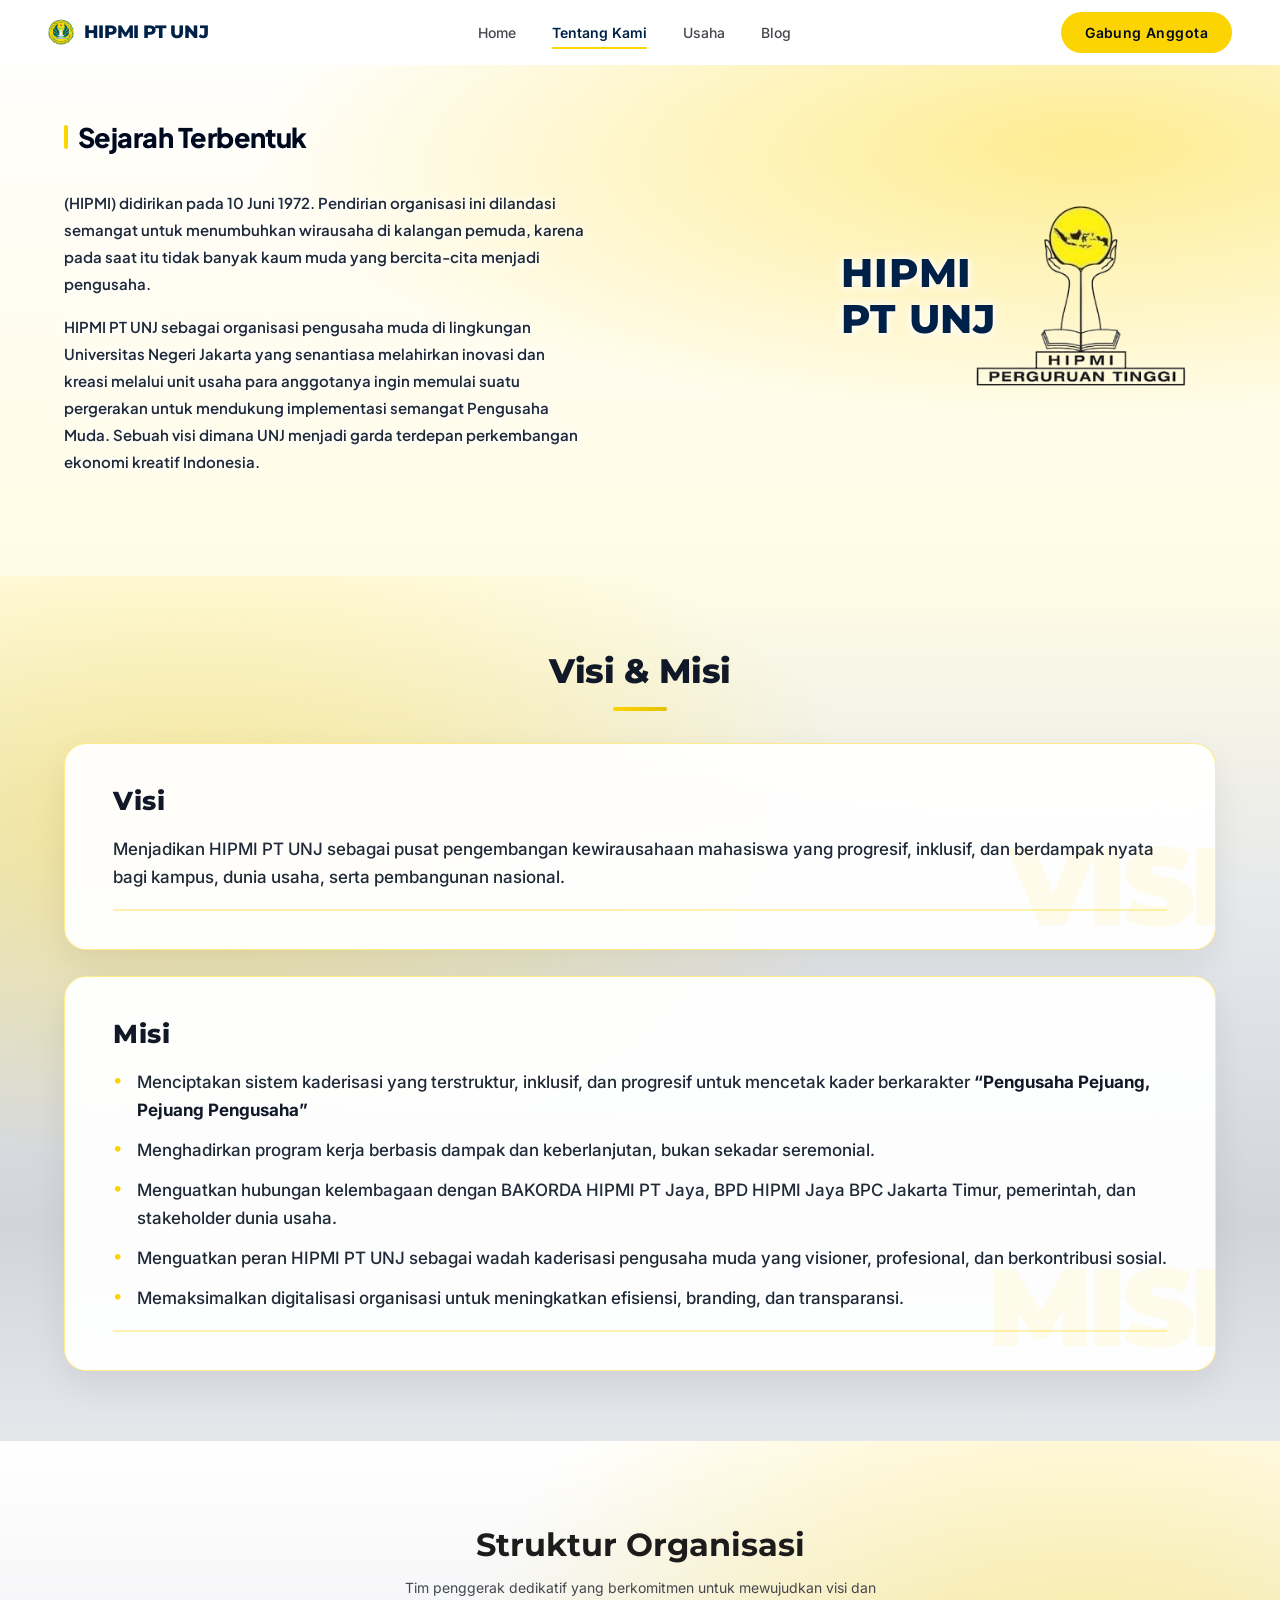
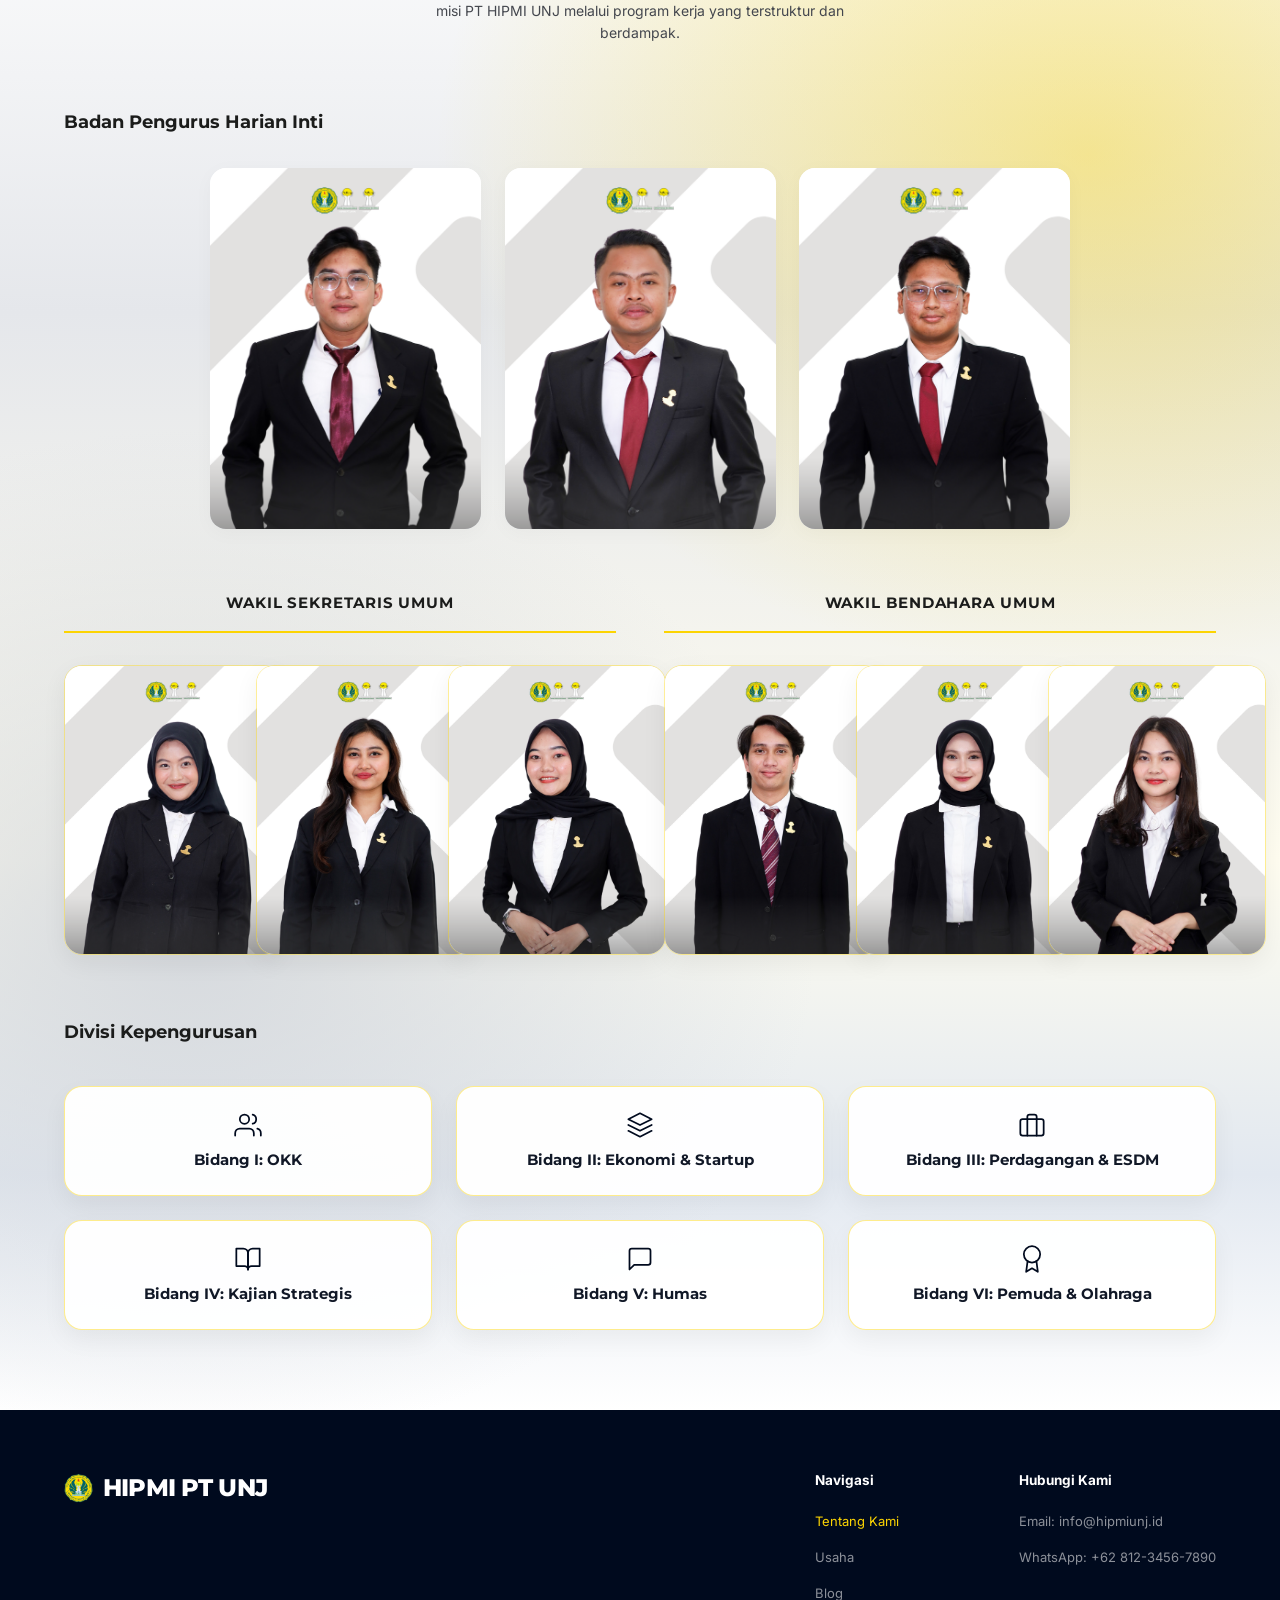
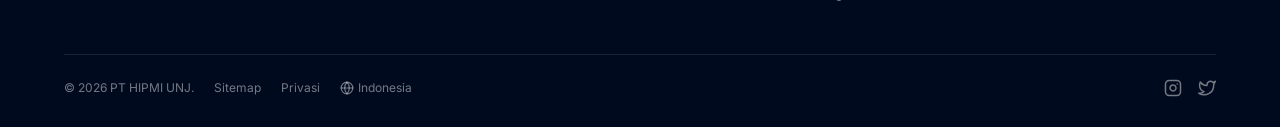
==== about.html @ 610957fd "Initial commit: PT HIPMI UNJ Website" ====
<!DOCTYPE html>
<html lang="id">

<head>
  <meta charset="UTF-8" />
  <meta name="viewport" content="width=device-width, initial-scale=1.0" />
  <title>PT HIPMI UNJ</title>
  <link rel="icon" type="image/png" href="images/hipmi_pt_unj_logo.png" />
  <meta name="description"
    content="PT HIPMI UNJ adalah katalisator bagi mahasiswa Universitas Negeri Jakarta untuk merintis dan mengembangkan potensi bisnis mereka." />
  <link rel="stylesheet" href="css/style.css?v=3.0" />
  <style>
    @media (max-width: 768px) {
      /* Hide Top Hamburger & Mobile Menu (Replaced by Bottom Dock) */
      .navbar__actions,
      .navbar__toggle,
      .navbar__mobile-menu {
        display: none !important;
      }

      /* Visi & Misi Cards — Proper Mobile Proportions */
      .vm-grid-dual {
        display: flex !important;
        flex-direction: column !important;
        gap: 20px !important;
      }

      .vm-card {
        padding: 28px 24px !important;
        border-radius: 20px !important;
        min-height: auto !important;
      }

      .vm-card__name {
        font-size: 20px !important;
      }

      .vm-card__quote {
        font-size: 14px !important;
        line-height: 1.6 !important;
      }

      .vm-card__list {
        font-size: 13px !important;
        line-height: 1.55 !important;
      }

      .vm-card__list li {
        font-size: 13px !important;
        line-height: 1.55 !important;
        margin-bottom: 10px !important;
      }

      .vm-card__bg-word {
        font-size: 60px !important;
        bottom: -10px !important;
        right: -5px !important;
      }

      /* BPH Inti, Wakil (Wasekum & Wabum), & Struktur Cards — Horizontal Swipe Row */
      #struktur .grid-3,
      .bph-wakil-grid {
        display: flex !important;
        flex-direction: row !important;
        overflow-x: auto !important;
        scroll-snap-type: x mandatory !important;
        gap: 16px !important;
        padding: 8px 4px 16px !important;
        -webkit-overflow-scrolling: touch !important;
        max-width: 100% !important;
      }

      #struktur .grid-3 .team-card,
      .bph-wakil-grid .team-card,
      .vice-grid .team-card,
      .staff-grid .team-card {
        flex: 0 0 78% !important;
        scroll-snap-align: start !important;
        min-width: 78% !important;
        max-width: 78% !important;
        box-sizing: border-box !important;
      }

      /* Shift "HIPMI PT UNJ" text to the right on mobile towards the logo */
      .about-hero__brand-name {
        transform: translateX(20px) !important;
      }
    }
  </style>
</head>

<body>

  <!-- NAVBAR -->
  <nav class="navbar" id="navbar" role="navigation" aria-label="Navigasi utama">
    <div class="navbar__inner">
      <a href="index.html" class="navbar__brand" id="brand-logo">
        <img src="images/hipmi_pt_unj_logo.png" alt="HIPMI PT UNJ Logo" class="navbar__brand-logo" />
        <span>HIPMI PT UNJ</span>
      </a>
      <ul class="navbar__nav" role="list">
        <li><a href="index.html" class="navbar__link" id="nav-home">Home</a></li>
        <li><a href="about.html" class="navbar__link active" id="nav-about">Tentang Kami</a></li>
        <li><a href="usaha.html" class="navbar__link" id="nav-usaha">Usaha</a></li>
        <li><a href="blog.html" class="navbar__link" id="nav-blog">Blog</a></li>
      </ul>
      <div class="navbar__actions">
        <a href="about.html#join" class="btn-primary" id="btn-gabung-nav">Gabung Anggota</a>
        <button class="navbar__toggle" id="navToggle" aria-label="Buka menu" aria-expanded="false">
          <span></span><span></span><span></span>
        </button>
      </div>
    </div>
  </nav>

  <!-- Mobile Menu -->
  <div class="navbar__mobile-menu" id="mobileMenu" role="menu">
    <a href="index.html" class="navbar__mobile-link" role="menuitem">Home</a>
    <a href="about.html" class="navbar__mobile-link active" role="menuitem">Tentang Kami</a>
    <a href="usaha.html" class="navbar__mobile-link" role="menuitem">Usaha</a>
    <a href="blog.html" class="navbar__mobile-link" role="menuitem">Blog</a>
    <a href="about.html#join" class="btn-primary mt-1" style="border-radius:0.5rem; text-align:center;">Gabung
      Anggota</a>
  </div>

  <main class="about-light-flow">

    <!-- Quick Navigation Tabs (Wireframe Spec) -->
    <div class="about-tabs-container">
      <div class="container">
        <div class="about-tabs">
          <a href="#tentang" class="about-tab active" id="tab-tentang">Tentang</a>
          <a href="#visi" class="about-tab" id="tab-visi">Visi Misi</a>
          <a href="#struktur" class="about-tab" id="tab-struktur">Struktur</a>
        </div>
      </div>
    </div>

    <!-- ================================================
         ABOUT HERO
         ================================================ -->
    <section class="about-hero" id="tentang" aria-label="Tentang PT HIPMI UNJ"
      style="padding-top: calc(64px + var(--space-4));">
      <div class="container">
        <div class="about-hero__grid">
          <!-- Left: Sejarah Terbentuk -->
          <div class="about-hero__content">
            <h2 class="about-hero__subtitle">Sejarah Terbentuk</h2>
            <p class="about-hero__desc">
              (HIPMI) didirikan pada 10 Juni 1972. Pendirian organisasi ini dilandasi semangat untuk menumbuhkan
              wirausaha di kalangan pemuda, karena pada saat itu tidak banyak kaum muda yang bercita-cita menjadi
              pengusaha.
            </p>
            <p class="about-hero__desc">
              HIPMI PT UNJ sebagai organisasi pengusaha muda di lingkungan Universitas Negeri Jakarta yang senantiasa
              melahirkan inovasi dan kreasi melalui unit usaha para anggotanya ingin memulai suatu pergerakan untuk
              mendukung implementasi semangat Pengusaha Muda. Sebuah visi dimana UNJ menjadi garda terdepan perkembangan
              ekonomi kreatif Indonesia.
            </p>
          </div>
          <!-- Right: Logo + Brand Name -->
          <div class="about-hero__brand">
            <h1 class="about-hero__brand-name">HIPMI<br>PT UNJ</h1>
            <div class="logo-reveal-wrap">
              <div class="logo-glow-ring" aria-hidden="true"></div>
              <img src="images/test-removebg.png" alt="Logo HIPMI PT UNJ" class="about-hero__logo" />
            </div>
          </div>
        </div>
      </div>
    </section>

    <!-- ================================================
         VISI & MISI SECTION
         ================================================ -->
    <section class="vm-section" id="visi" aria-label="Visi dan Misi HIPMI PT UNJ">
      <div class="container">
        
        <div class="vm-header">
          <h2 class="vm-title">Visi &amp; Misi</h2>
        </div>

        <div class="vm-grid-dual">

          <!-- CARD 1: VISI -->
          <div class="vm-card">
            <div class="vm-card__bg-word">VISI</div>
            <div class="vm-card__header">
              <h3 class="vm-card__name">Visi</h3>
            </div>
            <p class="vm-card__quote">
              Menjadikan HIPMI PT UNJ sebagai pusat pengembangan kewirausahaan mahasiswa yang progresif, inklusif, dan berdampak nyata bagi kampus, dunia usaha, serta pembangunan nasional.
            </p>
            <div class="vm-card__accent-line"></div>
          </div>

          <!-- CARD 2: MISI -->
          <div class="vm-card">
            <div class="vm-card__bg-word">MISI</div>
            <div class="vm-card__header">
              <h3 class="vm-card__name">Misi</h3>
            </div>
            <ul class="vm-card__list">
              <li>Menciptakan sistem kaderisasi yang terstruktur, inklusif, dan progresif untuk mencetak kader berkarakter <strong>&ldquo;Pengusaha Pejuang, Pejuang Pengusaha&rdquo;</strong></li>
              <li>Menghadirkan program kerja berbasis dampak dan keberlanjutan, bukan sekadar seremonial.</li>
              <li>Menguatkan hubungan kelembagaan dengan BAKORDA HIPMI PT Jaya, BPD HIPMI Jaya BPC Jakarta Timur, pemerintah, dan stakeholder dunia usaha.</li>
              <li>Menguatkan peran HIPMI PT UNJ sebagai wadah kaderisasi pengusaha muda yang visioner, profesional, dan berkontribusi sosial.</li>
              <li>Memaksimalkan digitalisasi organisasi untuk meningkatkan efisiensi, branding, dan transparansi.</li>
            </ul>
            <div class="vm-card__accent-line vm-card__accent-line--emerald"></div>
          </div>

        </div>

      </div>
    </section>

    <!-- ================================================
         STRUKTUR ORGANISASI
         ================================================ -->
    <section class="org-section" id="struktur" aria-label="Struktur Organisasi">
      <div class="container">
        <div class="org-section__header">
          <h2 style="font-family:'Montserrat',sans-serif; font-size:32px; font-weight:700; color:var(--on-surface);">
            Struktur Organisasi</h2>
          <p class="org-section__subtitle">Tim penggerak dedikatif yang berkomitmen untuk mewujudkan visi dan misi PT
            HIPMI UNJ melalui program kerja yang terstruktur dan berdampak.</p>
        </div>

        <!-- Badan Pengurus Harian Inti -->
        <h3
          style="font-family:'Montserrat',sans-serif; font-size:18px; font-weight:700; color:var(--on-surface); margin-bottom:var(--space-4);">
          Badan Pengurus Harian Inti</h3>
        <div class="grid-3" style="max-width: 860px; margin: 0 auto; gap: 24px;">
          <!-- Sekretaris Umum -->
          <div class="team-card" id="team-andi">
            <div class="team-card__image">
              <img src="images/members/Andi_Abd_Salam_Sekretaris_Umum.png" alt="Andi Abd. Salam — Sekretaris Umum" />
            </div>
            <div class="team-card__info-overlay">
              <p class="team-card__name">Andi Abd. Salam</p>
              <p class="team-card__role">Sekretaris Umum</p>
            </div>
          </div>
          <!-- Ketua Umum -->
          <div class="team-card" id="team-iwan">
            <div class="team-card__image">
              <img src="images/members/Iwan_Ketua_Umum.png" alt="Iwan — Ketua Umum" />
            </div>
            <div class="team-card__info-overlay">
              <p class="team-card__name">Iwan</p>
              <p class="team-card__role">Ketua Umum</p>
            </div>
          </div>
          <!-- Bendahara Umum -->
          <div class="team-card" id="team-arfan">
            <div class="team-card__image">
              <img src="images/members/Arfan_Prawirayudha_Wicaksono_Bendahara_Umum.png" alt="Arfan Prawirayudha Wicaksono — Bendahara Umum" />
            </div>
            <div class="team-card__info-overlay">
              <p class="team-card__name" style="font-size: 14.5px;">Arfan Prawirayudha</p>
              <p class="team-card__role">Bendahara Umum</p>
            </div>
          </div>
        </div>

        <!-- Barisan Wakil (Level 2) -->
        <div class="bph-wakil-container">
          <!-- Wakil Sekretaris Umum Column -->
          <div class="bph-wakil-col">
            <h4 class="bph-wakil-title">Wakil Sekretaris Umum</h4>
            <div class="bph-wakil-grid">
              <!-- Wasekum 1 -->
              <div class="team-card" id="team-aisyah">
                <div class="team-card__image">
                  <img src="images/members/Sitti_Aisyah_Ramandhani_C_Wakil_Sekretaris_Umum_I.png" alt="Siti Aisyah Ramadhanti C. — Wakil Sekretaris Umum I" />
                </div>
                <div class="team-card__info-overlay">
                  <p class="team-card__name" style="font-size: 13.5px;" title="Siti Aisyah Ramadhanti C.">Siti Aisyah R.
                    C.</p>
                  <p class="team-card__role" style="font-size: 10px;">Wasekum I</p>
                </div>
              </div>
              <!-- Wasekum 2 -->
              <div class="team-card" id="team-raya">
                <div class="team-card__image">
                  <img src="images/members/Siti_Raya_Kausart_Wakil_Sekretaris_Umum_II.png" alt="Siti Raya Kausart — Wakil Sekretaris Umum II" />
                </div>
                <div class="team-card__info-overlay">
                  <p class="team-card__name" style="font-size: 13.5px;" title="Siti Raya Kausart">Siti Raya K.</p>
                  <p class="team-card__role" style="font-size: 10px;">Wasekum II</p>
                </div>
              </div>
              <!-- Wasekum 3 -->
              <div class="team-card" id="team-dhiyas">
                <div class="team-card__image">
                  <img src="images/members/Dhiyas_Tsabita_Wakil_Sekretaris_Umum_III.png" alt="Dhiyas Tsabita — Wakil Sekretaris Umum III" />
                </div>
                <div class="team-card__info-overlay">
                  <p class="team-card__name" style="font-size: 13.5px;" title="Dhiyas Tsabita">Dhiyas Tsabita</p>
                  <p class="team-card__role" style="font-size: 10px;">Wasekum III</p>
                </div>
              </div>
            </div>
          </div>

          <!-- Wakil Bendahara Umum Column -->
          <div class="bph-wakil-col">
            <h4 class="bph-wakil-title">Wakil Bendahara Umum</h4>
            <div class="bph-wakil-grid">
              <!-- Wabendum 1 -->
              <div class="team-card" id="team-leon">
                <div class="team-card__image">
                  <img src="images/members/Leon_Hezkiel_Wakil_Bendahara_Umum_I.png" alt="Leon Hezkiel — Wakil Bendahara Umum I" />
                </div>
                <div class="team-card__info-overlay">
                  <p class="team-card__name" style="font-size: 13.5px;" title="Leon Hezkiel">Leon Hezkiel</p>
                  <p class="team-card__role" style="font-size: 10px;">Wabendum I</p>
                </div>
              </div>
              <!-- Wabendum 2 -->
              <div class="team-card" id="team-anita">
                <div class="team-card__image">
                  <img src="images/members/Anita_Rahma_Sari_Wakil_Bendahara_Umum_II.png" alt="Anita Rahma Sari — Wakil Bendahara Umum II" />
                </div>
                <div class="team-card__info-overlay">
                  <p class="team-card__name" style="font-size: 13.5px;" title="Anita Rahma Sari">Anita Rahma S.</p>
                  <p class="team-card__role" style="font-size: 10px;">Wabendum II</p>
                </div>
              </div>
              <!-- Wabendum 3 -->
              <div class="team-card" id="team-kafkia">
                <div class="team-card__image">
                  <img src="images/members/Kafkia_Eksabilia_Wakil_Bendahara_Umum_III.png" alt="Kafkia Eksabilia — Wakil Bendahara Umum III" />
                </div>
                <div class="team-card__info-overlay">
                  <p class="team-card__name" style="font-size: 13.5px;" title="Kafkia Eksabilia">Kafkia E.</p>
                  <p class="team-card__role" style="font-size: 10px;">Wabendum III</p>
                </div>
              </div>
            </div>
          </div>
        </div>

        <!-- Divisi Kepengurusan -->
        <h3
          style="font-family:'Montserrat',sans-serif; font-size:18px; font-weight:700; color:var(--on-surface); margin-top:var(--space-8); margin-bottom:var(--space-1);">
          Divisi Kepengurusan</h3>
        <div class="divisions-grid">
          <a href="detail-divisi.html?divisi=bidang1" class="division-card-link">
            <div class="division-item" id="divisi-bidang1">
              <div class="division-item__icon">
                <svg width="28" height="28" viewBox="0 0 24 24" fill="none" stroke="currentColor" stroke-width="1.5"
                  stroke-linecap="round" stroke-linejoin="round">
                  <path d="M17 21v-2a4 4 0 0 0-4-4H5a4 4 0 0 0-4 4v2" />
                  <circle cx="9" cy="7" r="4" />
                  <path d="M23 21v-2a4 4 0 0 0-3-3.87" />
                  <path d="M16 3.13a4 4 0 0 1 0 7.75" />
                </svg>
              </div>
              <p class="division-item__name">Bidang I: OKK</p>
            </div>
          </a>

          <a href="detail-divisi.html?divisi=bidang2" class="division-card-link">
            <div class="division-item" id="divisi-bidang2">
              <div class="division-item__icon">
                <svg width="28" height="28" viewBox="0 0 24 24" fill="none" stroke="currentColor" stroke-width="1.5"
                  stroke-linecap="round" stroke-linejoin="round">
                  <path d="M12 2L2 7l10 5 10-5-10-5z" />
                  <path d="M2 17l10 5 10-5" />
                  <path d="M2 12l10 5 10-5" />
                </svg>
              </div>
              <p class="division-item__name">Bidang II: Ekonomi &amp; Startup</p>
            </div>
          </a>

          <a href="detail-divisi.html?divisi=bidang3" class="division-card-link">
            <div class="division-item" id="divisi-bidang3">
              <div class="division-item__icon">
                <svg width="28" height="28" viewBox="0 0 24 24" fill="none" stroke="currentColor" stroke-width="1.5"
                  stroke-linecap="round" stroke-linejoin="round">
                  <rect x="2" y="7" width="20" height="14" rx="2" ry="2" />
                  <path d="M16 21V5a2 2 0 0 0-2-2h-4a2 2 0 0 0-2 2v16" />
                </svg>
              </div>
              <p class="division-item__name">Bidang III: Perdagangan &amp; ESDM</p>
            </div>
          </a>

          <a href="detail-divisi.html?divisi=bidang4" class="division-card-link">
            <div class="division-item" id="divisi-bidang4">
              <div class="division-item__icon">
                <svg width="28" height="28" viewBox="0 0 24 24" fill="none" stroke="currentColor" stroke-width="1.5"
                  stroke-linecap="round" stroke-linejoin="round">
                  <path d="M2 3h6a4 4 0 0 1 4 4v14a3 3 0 0 0-3-3H2z" />
                  <path d="M22 3h-6a4 4 0 0 0-4 4v14a3 3 0 0 1 3-3h7z" />
                </svg>
              </div>
              <p class="division-item__name">Bidang IV: Kajian Strategis</p>
            </div>
          </a>

          <a href="detail-divisi.html?divisi=bidang5" class="division-card-link">
            <div class="division-item" id="divisi-bidang5">
              <div class="division-item__icon">
                <svg width="28" height="28" viewBox="0 0 24 24" fill="none" stroke="currentColor" stroke-width="1.5"
                  stroke-linecap="round" stroke-linejoin="round">
                  <path d="M21 15a2 2 0 0 1-2 2H7l-4 4V5a2 2 0 0 1 2-2h14a2 2 0 0 1 2 2z" />
                </svg>
              </div>
              <p class="division-item__name">Bidang V: Humas</p>
            </div>
          </a>

          <a href="detail-divisi.html?divisi=bidang6" class="division-card-link">
            <div class="division-item" id="divisi-bidang6">
              <div class="division-item__icon">
                <svg width="28" height="28" viewBox="0 0 24 24" fill="none" stroke="currentColor" stroke-width="1.5"
                  stroke-linecap="round" stroke-linejoin="round">
                  <circle cx="12" cy="8" r="7" />
                  <polyline points="8.21 13.89 7 23 12 20 17 23 15.79 13.88" />
                </svg>
              </div>
              <p class="division-item__name">Bidang VI: Pemuda &amp; Olahraga</p>
            </div>
          </a>
        </div>

      </div>
    </section>

  </main>

  <!-- FOOTER -->
  <footer class="footer" role="contentinfo">
    <div class="container">
      <div class="footer__grid">
        <!-- Brand -->
        <div class="footer__brand-col">
          <p class="footer__brand">
            <img src="images/hipmi_pt_unj_logo.png" alt="HIPMI PT UNJ Logo" class="footer__brand-icon"
              style="height: 36px; width: auto; object-fit: contain;" />
            <span>HIPMI PT UNJ</span>
          </p>
        </div>

        <!-- Links wrapper for alignment -->
        <div class="footer__links-wrapper">
          <!-- Quick Links -->
          <div>
            <p class="footer__col-title">Navigasi</p>
            <ul class="footer__links">
              <li><a href="about.html" class="footer__link active" id="footer-tentang">Tentang Kami</a></li>
              <li><a href="usaha.html" class="footer__link" id="footer-usaha">Usaha</a></li>
              <li><a href="blog.html" class="footer__link" id="footer-blog">Blog</a></li>
            </ul>
          </div>

          <!-- Kontak -->
          <div>
            <p class="footer__col-title">Hubungi Kami</p>
            <ul class="footer__links">
              <li><a href="mailto:info@hipmiunj.id" class="footer__link">Email: info@hipmiunj.id</a></li>
              <li><a href="https://wa.me/6281234567890" class="footer__link" target="_blank"
                  rel="noopener noreferrer">WhatsApp: +62 812-3456-7890</a></li>
            </ul>
          </div>
        </div>
      </div>

      <div class="footer__bottom">
        <div class="footer__bottom-left">
          <span>&copy; 2026 PT HIPMI UNJ.</span>
          <a href="#">Sitemap</a>
          <a href="#">Privasi</a>
          <a href="#" style="display: inline-flex; align-items: center; gap: 4px;">
            <svg width="14" height="14" viewBox="0 0 24 24" fill="none" stroke="currentColor" stroke-width="2"
              stroke-linecap="round" stroke-linejoin="round">
              <circle cx="12" cy="12" r="10" />
              <line x1="2" y1="12" x2="22" y2="12" />
              <path d="M12 2a15.3 15.3 0 0 1 4 10 15.3 15.3 0 0 1-4 10 15.3 15.3 0 0 1-4-10 15.3 15.3 0 0 1 4-10z" />
            </svg>
            Indonesia
          </a>
        </div>
        <div class="footer__bottom-right">
          <a href="#" aria-label="Instagram">
            <svg width="18" height="18" viewBox="0 0 24 24" fill="none" stroke="currentColor" stroke-width="2"
              stroke-linecap="round" stroke-linejoin="round">
              <rect x="2" y="2" width="20" height="20" rx="5" ry="5" />
              <path d="M16 11.37A4 4 0 1 1 12.63 8 4 4 0 0 1 16 11.37z" />
              <line x1="17.5" y1="6.5" x2="17.51" y2="6.5" />
            </svg>
          </a>
          <a href="#" aria-label="Twitter">
            <svg width="18" height="18" viewBox="0 0 24 24" fill="none" stroke="currentColor" stroke-width="2"
              stroke-linecap="round" stroke-linejoin="round">
              <path
                d="M23 3a10.9 10.9 0 0 1-3.14 1.53 4.48 4.48 0 0 0-7.86 3v1A10.66 10.66 0 0 1 3 4s-4 9 5 13a11.64 11.64 0 0 1-7 2c9 5 20 0 20-11.5a4.5 4.5 0 0 0-.08-.83A7.72 7.72 0 0 0 23 3z" />
            </svg>
          </a>
        </div>
      </div>
    </div>
  </footer>

  <!-- MOBILE BOTTOM FLOATING NAVIGATION DOCK -->
  <nav class="mobile-bottom-nav" aria-label="Navigasi bawah seluler">
    <a href="index.html" class="mobile-bottom-nav__item" id="bnav-home">
      <svg class="mobile-bottom-nav__icon" viewBox="0 0 24 24" fill="none" stroke="currentColor"><path d="M3 9l9-7 9 7v11a2 2 0 0 1-2 2H5a2 2 0 0 1-2-2z"/><polyline points="9 22 9 12 15 12 15 22"/></svg>
      <span>Beranda</span>
    </a>
    <a href="about.html" class="mobile-bottom-nav__item active" id="bnav-about">
      <svg class="mobile-bottom-nav__icon" viewBox="0 0 24 24" fill="none" stroke="currentColor"><circle cx="12" cy="12" r="10"/><line x1="12" y1="16" x2="12" y2="12"/><line x1="12" y1="8" x2="12.01" y2="8"/></svg>
      <span>Tentang</span>
    </a>
    <a href="usaha.html" class="mobile-bottom-nav__item" id="bnav-usaha">
      <svg class="mobile-bottom-nav__icon" viewBox="0 0 24 24" fill="none" stroke="currentColor"><rect x="2" y="7" width="20" height="14" rx="2" ry="2"/><path d="M16 21V5a2 2 0 0 0-2-2h-4a2 2 0 0 0-2 2v16"/></svg>
      <span>Usaha</span>
    </a>
    <a href="blog.html" class="mobile-bottom-nav__item" id="bnav-blog">
      <svg class="mobile-bottom-nav__icon" viewBox="0 0 24 24" fill="none" stroke="currentColor"><path d="M14 2H6a2 2 0 0 0-2 2v16a2 2 0 0 0 2 2h12a2 2 0 0 0 2-2V8z"/><polyline points="14 2 14 8 20 8"/><line x1="16" y1="13" x2="8" y2="13"/><line x1="16" y1="17" x2="8" y2="17"/><polyline points="10 9 9 9 8 9"/></svg>
      <span>Blog</span>
    </a>
  </nav>

  <script src="js/main.js"></script>
  <script src="js/about-animations.js"></script>
</body>

</html>
---- css/style.css ----
/* =====================================================
   PT HIPMI UNJ — Elite Entrepreneurial System
   Design System & Global Styles
   ===================================================== */

@import url('https://fonts.googleapis.com/css2?family=Plus+Jakarta+Sans:wght@500;600;700;800&family=Montserrat:wght@400;500;600;700;800&family=Inter:wght@300;400;500;600&display=swap');

/* =====================================================
   CSS CUSTOM PROPERTIES (DESIGN TOKENS)
   ===================================================== */
:root {
  /* Surface Colors */
  --surface: #fcf9f8;
  --surface-dim: #dcd9d8;
  --surface-bright: #fcf9f8;
  --surface-container-lowest: #ffffff;
  --surface-container-low: #f6f3f2;
  --surface-container: #f0edec;
  --surface-container-high: #eae7e7;
  --surface-container-highest: #e4e2e1;
  --on-surface: #1b1c1b;
  --on-surface-variant: #44474e;
  --inverse-surface: #303030;
  --inverse-on-surface: #f3f0ef;

  /* Outline */
  --outline: #74777f;
  --outline-variant: #c4c6cf;

  /* Primary - Deep Navy */
  --primary: #000a1e;
  --on-primary: #ffffff;
  --primary-container: #002147;
  --on-primary-container: #708ab5;
  --inverse-primary: #aec7f6;
  --surface-tint: #465f88;

  /* Secondary - Success Gold */
  --secondary: #705d00;
  --on-secondary: #ffffff;
  --secondary-container: #fcd402;
  --on-secondary-container: #6f5c00;

  /* Tertiary - Muted Gold */
  --tertiary: #705d00;
  --on-tertiary: #ffffff;
  --tertiary-container: #c2aa4e;
  --on-tertiary-container: #4c3f00;

  /* Error */
  --error: #ba1a1a;
  --on-error: #ffffff;
  --error-container: #ffdad6;
  --on-error-container: #93000a;

  /* Semantic Aliases */
  --color-navy: #002147;
  --color-navy-deep: #000a1e;
  --color-gold: #fcd402;
  --color-gold-muted: #c2aa4e;
  --color-surface: #fcf9f8;
  --color-white: #ffffff;

  /* Background */
  --background: #fcf9f8;
  --on-background: #1b1c1b;

  /* Glass Effect */
  --glass-bg: rgba(252, 249, 248, 0.88);

  /* Spacing */
  --space-1: 8px;
  --space-2: 16px;
  --space-3: 24px;
  --space-4: 32px;
  --space-5: 40px;
  --space-6: 48px;
  --space-8: 64px;
  --space-10: 80px;
  --gutter: 24px;
  --container-max: 1200px;
  --margin-mobile: 16px;

  /* Border Radius */
  --radius-sm: 0.25rem;
  --radius: 0.5rem;
  --radius-md: 0.75rem;
  --radius-lg: 1rem;
  --radius-xl: 1.5rem;
  --radius-full: 9999px;

  /* Shadows */
  --shadow-card: 0px 4px 20px rgba(0, 0, 0, 0.06);
  --shadow-card-hover: 0px 12px 30px rgba(0, 0, 0, 0.1);
  --shadow-nav: 0 2px 24px rgba(0, 33, 71, 0.08);

  /* Transitions */
  --transition: all 0.25s cubic-bezier(0.4, 0, 0.2, 1);
  --transition-slow: all 0.4s cubic-bezier(0.4, 0, 0.2, 1);
  --transition-card: transform 0.55s cubic-bezier(0.25, 0.8, 0.25, 1), box-shadow 0.55s cubic-bezier(0.25, 0.8, 0.25, 1), border-color 0.55s cubic-bezier(0.25, 0.8, 0.25, 1);
}

/* =====================================================
   RESET & BASE
   ===================================================== */
*, *::before, *::after {
  box-sizing: border-box;
  margin: 0;
  padding: 0;
}

html {
  scroll-behavior: smooth;
  -webkit-text-size-adjust: 100%;
}

body {
  font-family: 'Inter', system-ui, sans-serif;
  font-size: 16px;
  font-weight: 400;
  line-height: 1.5;
  color: var(--on-surface);
  background-color: #f3f4f6;
  background-image:
    radial-gradient(90% 45% at 85% 15%, rgba(252, 212, 2, 0.35) 0%, transparent 60%),
    radial-gradient(80% 50% at 10% 50%, rgba(209, 213, 219, 0.75) 0%, transparent 65%),
    linear-gradient(180deg, #ffffff 0%, #e5e7eb 30%, #fffdf0 65%, #e2e8f0 85%, #ffffff 100%);
  background-attachment: fixed;
  -webkit-font-smoothing: antialiased;
  -moz-osx-font-smoothing: grayscale;
}

img {
  display: block;
  max-width: 100%;
  height: auto;
}

a {
  color: inherit;
  text-decoration: none;
}

ul, ol {
  list-style: none;
}

button {
  cursor: pointer;
  border: none;
  background: none;
  font-family: inherit;
}

/* =====================================================
   TYPOGRAPHY
   ===================================================== */
.display-lg {
  font-family: 'Montserrat', sans-serif;
  font-size: 48px;
  font-weight: 700;
  line-height: 1.2;
  letter-spacing: -0.02em;
}

.display-lg-mobile {
  font-family: 'Montserrat', sans-serif;
  font-size: 32px;
  font-weight: 700;
  line-height: 1.2;
}

.headline-md {
  font-family: 'Montserrat', sans-serif;
  font-size: 32px;
  font-weight: 700;
  line-height: 1.3;
}

.headline-sm {
  font-family: 'Montserrat', sans-serif;
  font-size: 24px;
  font-weight: 600;
  line-height: 1.4;
}

.body-lg {
  font-family: 'Inter', sans-serif;
  font-size: 18px;
  font-weight: 400;
  line-height: 1.6;
}

.body-md {
  font-family: 'Inter', sans-serif;
  font-size: 16px;
  font-weight: 400;
  line-height: 1.5;
}

.label-md {
  font-family: 'Inter', sans-serif;
  font-size: 14px;
  font-weight: 600;
  line-height: 1;
  letter-spacing: 0.05em;
  text-transform: uppercase;
}

.caption {
  font-family: 'Inter', sans-serif;
  font-size: 12px;
  font-weight: 400;
  line-height: 1.4;
}

/* =====================================================
   LAYOUT UTILITIES
   ===================================================== */
.container {
  width: 100%;
  max-width: var(--container-max);
  margin: 0 auto;
  padding: 0 var(--gutter);
}

.section {
  padding: var(--space-10) 0;
}

.section-sm {
  padding: var(--space-6) 0;
}

.section-header {
  margin-bottom: var(--space-6);
}

.section-header h2 {
  font-family: 'Montserrat', sans-serif;
  font-size: 28px;
  font-weight: 700;
  color: var(--on-surface);
  margin-bottom: var(--space-1);
}

.section-header p {
  font-size: 15px;
  color: var(--on-surface-variant);
  max-width: 500px;
  line-height: 1.6;
}

/* Grid */
.grid-3 {
  display: grid;
  grid-template-columns: repeat(3, 1fr);
  gap: var(--space-3);
}

.grid-4 {
  display: grid;
  grid-template-columns: repeat(4, 1fr);
  gap: var(--space-3);
}

.grid-2 {
  display: grid;
  grid-template-columns: repeat(2, 1fr);
  gap: var(--space-3);
}

/* Flex */
.flex { display: flex; }
.flex-center { display: flex; align-items: center; justify-content: center; }
.flex-between { display: flex; align-items: center; justify-content: space-between; }
.gap-1 { gap: var(--space-1); }
.gap-2 { gap: var(--space-2); }
.gap-3 { gap: var(--space-3); }

/* =====================================================
   BUTTONS
   ===================================================== */

/* Primary CTA - Gold */
.btn-primary {
  display: inline-flex;
  align-items: center;
  justify-content: center;
  gap: 8px;
  padding: 12px 24px;
  background-color: var(--color-gold);
  color: var(--color-navy-deep);
  font-family: 'Inter', sans-serif;
  font-size: 14px;
  font-weight: 600;
  letter-spacing: 0.03em;
  border-radius: var(--radius);
  transition: var(--transition);
  white-space: nowrap;
}

.btn-primary:hover {
  background-color: #e6c000;
  transform: translateY(-1px);
  box-shadow: 0 4px 14px rgba(252, 212, 2, 0.4);
}

.btn-primary:active {
  transform: scale(0.95) translateY(0);
}

/* Brand Button - Navy */
.btn-brand {
  display: inline-flex;
  align-items: center;
  justify-content: center;
  gap: 8px;
  padding: 12px 24px;
  background-color: var(--color-navy);
  color: var(--color-white);
  font-family: 'Inter', sans-serif;
  font-size: 14px;
  font-weight: 600;
  letter-spacing: 0.03em;
  border-radius: var(--radius);
  transition: var(--transition);
  white-space: nowrap;
}

.btn-brand:hover {
  background-color: var(--color-navy-deep);
  transform: translateY(-1px);
}

.btn-brand:active {
  transform: scale(0.95);
}

/* Outline Button */
.btn-outline {
  display: inline-flex;
  align-items: center;
  justify-content: center;
  gap: 8px;
  padding: 11px 24px;
  background-color: transparent;
  color: var(--color-navy);
  font-family: 'Inter', sans-serif;
  font-size: 14px;
  font-weight: 600;
  letter-spacing: 0.03em;
  border: 1.5px solid var(--color-navy);
  border-radius: var(--radius);
  transition: var(--transition);
  white-space: nowrap;
}

.btn-outline:hover {
  background-color: var(--color-navy);
  color: var(--color-white);
  transform: translateY(-1px);
}

.btn-outline:active {
  transform: scale(0.95);
}

/* Outline White (for dark bg) */
.btn-outline-white {
  display: inline-flex;
  align-items: center;
  justify-content: center;
  gap: 8px;
  padding: 11px 24px;
  background-color: transparent;
  color: var(--color-white);
  font-family: 'Inter', sans-serif;
  font-size: 14px;
  font-weight: 600;
  letter-spacing: 0.03em;
  border: 1.5px solid rgba(255, 255, 255, 0.6);
  border-radius: var(--radius);
  transition: var(--transition);
  white-space: nowrap;
}

.btn-outline-white:hover {
  border-color: var(--color-white);
  background-color: rgba(255,255,255,0.1);
}

.btn-outline-white:active {
  transform: scale(0.95);
}

/* Small Outline */
.btn-sm {
  padding: 8px 18px;
  font-size: 13px;
}

/* Icon btn (social media) */
.btn-icon {
  display: inline-flex;
  align-items: center;
  justify-content: center;
  width: 40px;
  height: 40px;
  border-radius: var(--radius);
  background-color: rgba(255,255,255,0.12);
  color: #fff;
  transition: var(--transition);
  font-size: 18px;
}

.btn-icon:hover {
  background-color: var(--color-gold);
  color: var(--color-navy);
}

/* =====================================================
   CHIPS / FILTER PILLS
   ===================================================== */
.chip {
  display: inline-flex;
  align-items: center;
  padding: 8px 20px;
  background-color: var(--surface-container-high);
  color: var(--color-navy);
  font-family: 'Inter', sans-serif;
  font-size: 14px;
  font-weight: 500;
  border-radius: var(--radius-full);
  border: 1px solid transparent;
  cursor: pointer;
  transition: var(--transition);
  white-space: nowrap;
}

.chip:hover {
  background-color: var(--surface-container-highest);
}

.chip.active {
  background-color: var(--color-navy);
  color: var(--color-white);
  border-color: var(--color-navy);
}

/* Category pill (on cards) */
.pill {
  display: inline-flex;
  align-items: center;
  padding: 4px 12px;
  background-color: var(--color-navy);
  color: var(--color-white);
  font-family: 'Inter', sans-serif;
  font-size: 11px;
  font-weight: 600;
  letter-spacing: 0.08em;
  text-transform: uppercase;
  border-radius: var(--radius-full);
}

.pill-gold {
  background-color: var(--color-gold);
  color: var(--color-navy-deep);
}

/* =====================================================
   NAVBAR
   ===================================================== */
.navbar {
  position: fixed;
  top: 0;
  left: 0;
  right: 0;
  z-index: 1000;
  background-color: var(--color-white);
  border-bottom: 1px solid transparent;
  transition: var(--transition-slow);
}

.navbar.scrolled {
  background-color: var(--glass-bg);
  backdrop-filter: blur(8px);
  -webkit-backdrop-filter: blur(8px);
  border-bottom-color: var(--outline-variant);
  box-shadow: var(--shadow-nav);
}

.navbar__inner {
  display: flex;
  align-items: center;
  justify-content: space-between;
  height: 64px;
  padding: 0 48px;
  max-width: 100%;
  margin: 0 auto;
}

.navbar__brand {
  font-family: 'Montserrat', sans-serif;
  font-size: 18px;
  font-weight: 800;
  color: var(--color-navy);
  letter-spacing: -0.02em;
  flex-shrink: 0;
  display: flex;
  align-items: center;
  gap: 10px;
  text-decoration: none;
}

.navbar__brand-logo {
  height: 32px;
  width: auto;
  object-fit: contain;
}

.navbar__nav {
  display: flex;
  align-items: center;
  gap: 8px;
}

.navbar__link {
  font-family: 'Inter', sans-serif;
  font-size: 14px;
  font-weight: 500;
  color: var(--on-surface-variant);
  padding: 8px 14px;
  border-radius: var(--radius);
  transition: var(--transition);
  position: relative;
}

.navbar__link:hover {
  color: var(--color-navy);
}

.navbar__link.active {
  color: var(--color-navy);
  font-weight: 600;
}

.navbar__link.active::after {
  content: '';
  position: absolute;
  bottom: 0;
  left: 14px;
  right: 14px;
  height: 2px;
  background-color: var(--color-gold);
  border-radius: 2px;
}

.navbar__actions {
  display: flex;
  align-items: center;
  gap: var(--space-2);
}

.navbar__actions .btn-primary {
  border-radius: var(--radius-full);
  padding: 10px 24px;
}

/* Hamburger */
.navbar__toggle {
  display: none;
  flex-direction: column;
  gap: 5px;
  padding: 8px;
  cursor: pointer;
}

.navbar__toggle span {
  display: block;
  width: 22px;
  height: 2px;
  background-color: var(--color-navy);
  border-radius: 2px;
  transition: var(--transition);
}

/* Sub-nav (about page) */
.sub-nav {
  background-color: transparent;
  border-bottom: none;
}

.sub-nav__inner {
  display: flex;
  gap: 0;
  max-width: var(--container-max);
  margin: 0 auto;
  padding: 0 var(--gutter);
}

.sub-nav__link {
  font-family: 'Inter', sans-serif;
  font-size: 14px;
  font-weight: 500;
  color: var(--on-surface-variant);
  padding: 12px 20px;
  transition: var(--transition);
  position: relative;
}

.sub-nav__link:hover {
  color: var(--color-navy);
}

.sub-nav__link.active {
  color: var(--color-navy);
  font-weight: 600;
}

.sub-nav__link.active::after {
  content: '';
  position: absolute;
  bottom: 0;
  left: 20px;
  right: 20px;
  height: 2px;
  background-color: var(--color-gold);
}

/* Mobile nav menu */
.navbar__mobile-menu {
  display: none;
  position: fixed;
  top: 64px;
  left: 0;
  right: 0;
  background-color: var(--color-white);
  border-bottom: 1px solid var(--outline-variant);
  padding: var(--space-2);
  z-index: 999;
  flex-direction: column;
  gap: 4px;
  box-shadow: var(--shadow-nav);
}

.navbar__mobile-menu.open {
  display: flex;
}

.navbar__mobile-link {
  font-family: 'Inter', sans-serif;
  font-size: 15px;
  font-weight: 500;
  color: var(--on-surface-variant);
  padding: 12px 16px;
  border-radius: var(--radius);
  transition: var(--transition);
}

.navbar__mobile-link:hover,
.navbar__mobile-link.active {
  color: var(--color-navy);
  background-color: var(--surface-container-low);
}

/* =====================================================
   HERO SECTION
   ===================================================== */
.hero {
  position: relative;
  height: 100vh;
  min-height: 560px;
  display: flex;
  align-items: center;
  justify-content: center;
  overflow: hidden;
  padding-top: 64px; /* navbar height */
  box-sizing: border-box;
}

.hero__bg {
  position: absolute;
  inset: 0;
  background-size: cover;
  background-position: center;
  background-repeat: no-repeat;
}

.hero__overlay {
  position: absolute;
  inset: 0;
  background: radial-gradient(
    circle,
    rgba(0, 10, 30, 0.75) 0%,
    rgba(0, 33, 71, 0.25) 100%
  );
}

.hero__content {
  position: relative;
  z-index: 1;
  text-align: center;
  color: #fff;
  max-width: 700px;
  padding: var(--space-10) var(--space-3);
}

.hero__eyebrow {
  font-family: 'Inter', sans-serif;
  font-size: 12px;
  font-weight: 600;
  letter-spacing: 0.15em;
  text-transform: uppercase;
  color: var(--color-gold);
  margin-bottom: var(--space-2);
}

.hero__title {
  font-family: 'Montserrat', sans-serif;
  font-size: 48px;
  font-weight: 700;
  line-height: 1.15;
  letter-spacing: -0.02em;
  color: #fff;
  margin-bottom: var(--space-2);
}

.hero__title .accent {
  color: var(--color-gold);
}

.hero__subtitle {
  font-size: 16px;
  color: rgba(255, 255, 255, 0.85);
  line-height: 1.7;
  margin-bottom: var(--space-4);
  max-width: 560px;
  margin-left: auto;
  margin-right: auto;
}

.hero__actions {
  display: flex;
  align-items: center;
  justify-content: center;
  gap: var(--space-2);
  flex-wrap: wrap;
}

/* =====================================================
   CARDS
   ===================================================== */

/* Business / Usaha Card */
.card-usaha {
  background: var(--color-white);
  border-radius: var(--radius-lg);
  overflow: hidden;
  box-shadow: var(--shadow-card);
  transition: var(--transition-card);
  will-change: transform;
  display: flex;
  flex-direction: column;
}

.card-usaha:hover {
  transform: translateY(-8px);
  box-shadow: var(--shadow-card-hover);
}

.card-usaha__image {
  position: relative;
  aspect-ratio: 4/3;
  overflow: hidden;
}

.card-usaha__image img {
  width: 100%;
  height: 100%;
  object-fit: cover;
  transition: transform 0.6s cubic-bezier(0.16, 1, 0.3, 1);
}

.card-usaha:hover .card-usaha__image img {
  transform: scale(1.05);
}

.card-usaha__pill {
  position: absolute;
  top: 12px;
  left: 12px;
  z-index: 1;
}

.card-usaha__body {
  padding: 20px;
  flex: 1;
  display: flex;
  flex-direction: column;
  gap: 8px;
}

.card-usaha__title {
  font-family: 'Montserrat', sans-serif;
  font-size: 18px;
  font-weight: 700;
  color: var(--on-surface);
  line-height: 1.3;
}

.card-usaha__desc {
  font-size: 14px;
  color: var(--on-surface-variant);
  line-height: 1.6;
  flex: 1;
  display: -webkit-box;
  -webkit-line-clamp: 3;
  -webkit-box-orient: vertical;
  overflow: hidden;
}

.card-usaha__footer {
  display: flex;
  align-items: center;
  justify-content: space-between;
  margin-top: 8px;
  padding-top: 12px;
  border-top: 1px solid var(--outline-variant);
}

.card-usaha__link {
  font-size: 13px;
  font-weight: 600;
  color: var(--color-navy);
  display: flex;
  align-items: center;
  gap: 4px;
  transition: var(--transition);
}

.card-usaha__link:hover {
  gap: 8px;
  color: var(--color-gold-muted);
}

/* Article Card */
.card-article {
  background: var(--color-white);
  border-radius: var(--radius-lg);
  overflow: hidden;
  box-shadow: var(--shadow-card);
  transition: var(--transition-card);
  will-change: transform;
  display: flex;
  flex-direction: column;
}

.card-article:hover {
  transform: translateY(-8px);
  box-shadow: var(--shadow-card-hover);
}

.card-article__image {
  position: relative;
  aspect-ratio: 4/3;
  overflow: hidden;
}

.card-article__image img {
  width: 100%;
  height: 100%;
  object-fit: cover;
  transition: transform 0.6s cubic-bezier(0.16, 1, 0.3, 1);
}

.card-article:hover .card-article__image img {
  transform: scale(1.05);
}

.card-article__pill {
  position: absolute;
  top: 12px;
  left: 12px;
  z-index: 1;
}

.card-article__body {
  padding: 20px;
  flex: 1;
  display: flex;
  flex-direction: column;
  gap: 8px;
}

.card-article__date {
  display: flex;
  align-items: center;
  gap: 6px;
  font-size: 12px;
  color: var(--on-surface-variant);
}

.card-article__date svg {
  flex-shrink: 0;
}

.card-article__title {
  font-family: 'Montserrat', sans-serif;
  font-size: 17px;
  font-weight: 700;
  color: var(--on-surface);
  line-height: 1.3;
  display: -webkit-box;
  -webkit-line-clamp: 2;
  -webkit-box-orient: vertical;
  overflow: hidden;
}

.card-article__excerpt {
  font-size: 14px;
  color: var(--on-surface-variant);
  line-height: 1.6;
  display: -webkit-box;
  -webkit-line-clamp: 3;
  -webkit-box-orient: vertical;
  overflow: hidden;
  flex: 1;
}

.card-article__link {
  font-size: 13px;
  font-weight: 600;
  color: var(--color-navy);
  display: flex;
  align-items: center;
  gap: 4px;
  margin-top: 8px;
  transition: var(--transition);
}

.card-article__link:hover {
  gap: 8px;
  color: var(--color-gold-muted);
}

/* =====================================================
   SEARCH BAR
   ===================================================== */
.search-filter-bar {
  background: rgba(255, 255, 255, 0.92);
  backdrop-filter: blur(12px);
  -webkit-backdrop-filter: blur(12px);
  border: 1.5px solid rgba(252, 212, 2, 0.35);
  border-radius: var(--radius-lg);
  padding: 18px 24px;
  display: flex;
  align-items: center;
  gap: var(--space-2);
  flex-wrap: wrap;
  margin-bottom: var(--space-5);
  box-shadow: 0 10px 25px rgba(0, 0, 0, 0.04);
}

.search-input-wrap {
  position: relative;
  flex: 1;
  min-width: 200px;
}

.search-input-wrap svg {
  position: absolute;
  left: 14px;
  top: 50%;
  transform: translateY(-50%);
  color: var(--outline);
  pointer-events: none;
}

.search-input {
  width: 100%;
  padding: 10px 14px 10px 40px;
  border: 1.5px solid var(--outline-variant);
  border-radius: var(--radius);
  font-family: 'Inter', sans-serif;
  font-size: 14px;
  color: var(--on-surface);
  background: var(--surface-container-low);
  outline: none;
  transition: var(--transition);
}

.search-input:focus {
  border-color: var(--color-navy);
  box-shadow: 0 0 0 3px rgba(0, 33, 71, 0.08);
}

.search-input::placeholder {
  color: var(--outline);
}

.filter-chips {
  display: flex;
  align-items: center;
  gap: var(--space-1);
  flex-wrap: wrap;
}

/* =====================================================
   PAGINATION
   ===================================================== */
.pagination {
  display: flex;
  align-items: center;
  justify-content: center;
  gap: 6px;
  margin-top: var(--space-6);
}

.pagination__item {
  width: 36px;
  height: 36px;
  display: flex;
  align-items: center;
  justify-content: center;
  border-radius: var(--radius);
  font-size: 14px;
  font-weight: 500;
  color: var(--color-navy);
  background: var(--surface-container-high);
  cursor: pointer;
  transition: var(--transition);
  border: none;
  font-family: 'Inter', sans-serif;
}

.pagination__item:hover {
  background: var(--surface-container-highest);
}

.pagination__item.active {
  background: var(--color-navy);
  color: var(--color-white);
  font-weight: 700;
}

.pagination__item.nav-btn {
  font-size: 16px;
}

.pagination__dots {
  color: var(--outline);
  font-size: 14px;
  padding: 0 4px;
}

/* =====================================================
   FOOTER
   ===================================================== */
.footer {
  background-color: var(--color-navy-deep);
  color: rgba(255, 255, 255, 0.65);
  padding: 60px 0 30px;
  font-family: 'Inter', sans-serif;
}

.footer__grid {
  display: flex;
  justify-content: space-between;
  align-items: flex-start;
  padding-bottom: 50px;
}

.footer__brand-col {
  display: flex;
  align-items: center;
}

.footer__brand {
  color: #ffffff;
  font-family: 'Montserrat', sans-serif;
  font-size: 24px;
  font-weight: 800;
  letter-spacing: -0.03em;
  display: flex;
  align-items: center;
  gap: 10px;
  margin: 0;
  text-transform: uppercase;
}

.footer__brand-icon {
  flex-shrink: 0;
}

.footer__links-wrapper {
  display: flex;
  gap: 120px;
}

.footer__col-title {
  font-family: 'Inter', sans-serif;
  font-size: 13.5px;
  font-weight: 700;
  color: #ffffff;
  margin-bottom: 18px;
  text-transform: none;
  letter-spacing: normal;
}

.footer__links {
  display: flex;
  flex-direction: column;
  gap: 12px;
  padding: 0;
  margin: 0;
  list-style: none;
}

.footer__link {
  font-size: 13px;
  color: rgba(255, 255, 255, 0.55);
  transition: var(--transition);
  display: inline-block;
}

.footer__link:hover {
  color: #ffffff;
}

.footer__link.active {
  color: var(--color-gold);
}

/* Bottom Bar */
.footer__bottom {
  border-top: 1px solid rgba(255, 255, 255, 0.1);
  padding-top: 24px;
  display: flex;
  align-items: center;
  justify-content: space-between;
}

.footer__bottom-left {
  display: flex;
  align-items: center;
  gap: 20px;
  font-size: 12px;
  color: rgba(255, 255, 255, 0.45);
}

.footer__bottom-left a {
  color: rgba(255, 255, 255, 0.45);
  transition: var(--transition);
}

.footer__bottom-left a:hover {
  color: #ffffff;
}

.footer__bottom-right {
  display: flex;
  align-items: center;
  gap: 16px;
}

.footer__bottom-right a {
  color: rgba(255, 255, 255, 0.45);
  transition: var(--transition);
  display: inline-flex;
  align-items: center;
  justify-content: center;
}

.footer__bottom-right a:hover {
  color: #ffffff;
}

/* =====================================================
   HOME PAGE — FEATURED BUSINESS
   ===================================================== */
.featured-card {
  background: var(--color-white);
  border-radius: var(--radius-xl);
  overflow: hidden;
  box-shadow: var(--shadow-card);
  padding: var(--space-3);
  display: flex;
  flex-direction: column;
  gap: var(--space-3);
}

.featured-card__inner {
  display: flex;
  flex-direction: column;
  gap: var(--space-2);
}

.featured-card__image {
  border-radius: var(--radius-lg);
  overflow: hidden;
  aspect-ratio: 16/7;
}

.featured-card__image img {
  width: 100%;
  height: 100%;
  object-fit: cover;
}

.featured-card__tag {
  font-size: 11px;
  font-weight: 700;
  letter-spacing: 0.05em;
  color: var(--on-surface-variant);
}

.featured-card__title {
  font-family: 'Montserrat', sans-serif;
  font-size: 20px;
  font-weight: 700;
  color: var(--on-surface);
}

.featured-card__desc {
  font-size: 14px;
  color: var(--on-surface-variant);
  line-height: 1.6;
}

/* Home Business Grid - asymmetric layout */
.home-biz-grid {
  display: grid;
  grid-template-columns: 1fr 1fr;
  grid-template-rows: auto auto;
  gap: var(--space-2);
}

.home-biz-grid .card-featured {
  grid-row: span 2;
}

.card-featured {
  background: var(--color-white);
  border-radius: var(--radius-lg);
  overflow: hidden;
  box-shadow: var(--shadow-card);
  transition: var(--transition-card);
  will-change: transform;
}

.card-featured:hover {
  transform: translateY(-8px);
  box-shadow: var(--shadow-card-hover);
}

.card-featured__image {
  position: relative;
  height: 100%;
  min-height: 300px;
  overflow: hidden;
}

.card-featured__image img {
  width: 100%;
  height: 100%;
  object-fit: cover;
  transition: transform 0.6s cubic-bezier(0.16, 1, 0.3, 1);
}

.card-featured:hover .card-featured__image img {
  transform: scale(1.05);
}

.card-featured__pill {
  position: absolute;
  top: 12px;
  left: 12px;
}

/* Small card for home grid */
.card-sm {
  background: var(--color-white);
  border-radius: var(--radius-lg);
  overflow: hidden;
  box-shadow: var(--shadow-card);
  transition: var(--transition-card);
  will-change: transform;
  display: flex;
  gap: var(--space-2);
}

.card-sm:hover {
  transform: translateY(-5px);
  box-shadow: var(--shadow-card-hover);
}

.card-sm__image {
  position: relative;
  width: 140px;
  flex-shrink: 0;
  overflow: hidden;
}

.card-sm__image img {
  width: 100%;
  height: 100%;
  object-fit: cover;
  transition: transform 0.6s cubic-bezier(0.16, 1, 0.3, 1);
}

.card-sm:hover .card-sm__image img {
  transform: scale(1.05);
}

.card-sm__pill {
  position: absolute;
  top: 10px;
  left: 10px;
}

.card-sm__body {
  padding: 16px 16px 16px 0;
  flex: 1;
  display: flex;
  flex-direction: column;
  justify-content: space-between;
}

.card-sm__title {
  font-family: 'Montserrat', sans-serif;
  font-size: 16px;
  font-weight: 700;
  color: var(--on-surface);
  margin-bottom: 4px;
}

.card-sm__desc {
  font-size: 13px;
  color: var(--on-surface-variant);
  line-height: 1.5;
  display: -webkit-box;
  -webkit-line-clamp: 2;
  -webkit-box-orient: vertical;
  overflow: hidden;
}

/* Home Articles section */
.home-articles-grid {
  display: grid;
  grid-template-columns: 1.4fr 1fr;
  gap: var(--space-3);
}

.article-featured-card {
  background: var(--color-white);
  border-radius: var(--radius-lg);
  overflow: hidden;
  box-shadow: var(--shadow-card);
  transition: var(--transition-card);
  will-change: transform;
  position: relative;
}

.article-featured-card:hover {
  transform: translateY(-8px);
  box-shadow: var(--shadow-card-hover);
}

.article-featured-card__image {
  position: relative;
  aspect-ratio: 4/3;
  overflow: hidden;
}

.article-featured-card__image img {
  width: 100%;
  height: 100%;
  object-fit: cover;
  transition: transform 0.6s cubic-bezier(0.16, 1, 0.3, 1);
}

.article-featured-card:hover .article-featured-card__image img {
  transform: scale(1.05);
}

.article-featured-card__overlay {
  position: absolute;
  inset: 0;
  background: linear-gradient(to top, rgba(0,10,30,0.9) 0%, rgba(0,10,30,0.4) 50%, transparent 100%);
}

.article-featured-card__content {
  position: absolute;
  bottom: 0;
  left: 0;
  right: 0;
  padding: 24px;
  color: #fff;
}

.article-featured-card__eyebrow {
  font-size: 11px;
  font-weight: 700;
  letter-spacing: 0.12em;
  text-transform: uppercase;
  color: var(--color-gold);
  margin-bottom: 8px;
}

.article-featured-card__title {
  font-family: 'Montserrat', sans-serif;
  font-size: 20px;
  font-weight: 700;
  line-height: 1.3;
  color: #fff;
  margin-bottom: 8px;
}

.article-featured-card__excerpt {
  font-size: 13px;
  color: rgba(255,255,255,0.8);
  line-height: 1.5;
  display: -webkit-box;
  -webkit-line-clamp: 2;
  -webkit-box-orient: vertical;
  overflow: hidden;
  margin-bottom: 12px;
}

.article-featured-card__link {
  font-size: 13px;
  font-weight: 700;
  color: var(--color-gold);
  display: flex;
  align-items: center;
  gap: 4px;
  transition: var(--transition);
}

.article-featured-card__link:hover {
  gap: 8px;
}

/* Small article cards stacked */
.article-sm-list {
  display: flex;
  flex-direction: column;
  gap: var(--space-2);
}

.article-sm-card {
  background: var(--color-white);
  border-radius: var(--radius-lg);
  overflow: hidden;
  box-shadow: var(--shadow-card);
  transition: var(--transition-card);
  will-change: transform;
  display: flex;
  gap: 0;
}

.article-sm-card:hover {
  transform: translateY(-5px);
  box-shadow: var(--shadow-card-hover);
}

.article-sm-card__image {
  width: 120px;
  flex-shrink: 0;
  overflow: hidden;
}

.article-sm-card__image img {
  width: 100%;
  height: 100%;
  object-fit: cover;
  transition: transform 0.6s cubic-bezier(0.16, 1, 0.3, 1);
}

.article-sm-card:hover .article-sm-card__image img {
  transform: scale(1.05);
}

.article-sm-card__body {
  padding: 16px;
  flex: 1;
  display: flex;
  flex-direction: column;
  justify-content: space-between;
}

.article-sm-card__category {
  font-size: 11px;
  font-weight: 700;
  letter-spacing: 0.08em;
  text-transform: uppercase;
  color: var(--on-surface-variant);
  margin-bottom: 4px;
}

.article-sm-card__title {
  font-family: 'Montserrat', sans-serif;
  font-size: 15px;
  font-weight: 700;
  color: var(--on-surface);
  line-height: 1.3;
  flex: 1;
  display: -webkit-box;
  -webkit-line-clamp: 2;
  -webkit-box-orient: vertical;
  overflow: hidden;
}

.article-sm-card__link {
  font-size: 12px;
  font-weight: 600;
  color: var(--color-navy);
  display: flex;
  align-items: center;
  gap: 4px;
  margin-top: 8px;
  transition: var(--transition);
}

.article-sm-card__link:hover {
  gap: 8px;
  color: var(--color-gold-muted);
}

/* =====================================================
   JOIN CTA SECTION
   ===================================================== */
.join-cta {
  background: radial-gradient(circle at 90% 15%, rgba(252, 212, 2, 0.28) 0%, rgba(255, 255, 255, 0.95) 55%, #f4f5f8 100%);
  padding: var(--space-10) 0;
  border-top: 1px solid rgba(252, 212, 2, 0.25);
}

.join-cta__content {
  text-align: center;
  max-width: 600px;
  margin: 0 auto;
}

.join-cta__title {
  font-family: 'Montserrat', sans-serif;
  font-size: 36px;
  font-weight: 700;
  line-height: 1.25;
  color: var(--color-navy);
  margin-bottom: var(--space-2);
}

.join-cta__title .accent {
  color: var(--secondary);
}

.join-cta__subtitle {
  font-size: 16px;
  color: var(--on-surface-variant);
  line-height: 1.6;
  margin-bottom: var(--space-4);
  max-width: 480px;
  margin-left: auto;
  margin-right: auto;
}

.join-cta__actions {
  display: flex;
  align-items: center;
  justify-content: center;
  gap: var(--space-2);
  flex-wrap: wrap;
}

/* =====================================================
   ABOUT PAGE
   ===================================================== */

/* About hero 2-col — reference layout */
.about-hero {
  padding: var(--space-10) 0;
  background: #ffffff;
  position: relative;
}

.about-hero__grid {
  display: grid;
  grid-template-columns: 1fr 1fr;
  gap: 32px;
  align-items: center;
  min-height: 400px;
}

/* Right: logo + brand name */
.about-hero__brand {
  display: flex;
  align-items: center;
  justify-content: flex-end;
  gap: 20px;
  padding-left: 0;
  border-left: none;
  width: 100%;
  box-sizing: border-box;
  position: relative;
}

.about-hero__brand-name {
  font-family: 'Montserrat', sans-serif;
  font-size: 40px;
  font-weight: 800;
  line-height: 1.15;
  color: var(--color-navy);
  white-space: nowrap;
  flex-shrink: 0;
  margin-right: 220px;
}

/* Logo reveal wrapper — positions logo + glow ring together */
.logo-reveal-wrap {
  position: absolute;
  right: -50px;
  top: 50%;
  transform: translateY(-50%);
  display: flex;
  align-items: center;
  justify-content: center;
}

/* Glow ring that expands behind logo on reveal */
.logo-glow-ring {
  position: absolute;
  width: 340px;
  height: 340px;
  border-radius: 50%;
  background: radial-gradient(circle, rgba(252, 212, 2, 0.22) 0%, rgba(252, 212, 2, 0.08) 50%, transparent 72%);
  border: 2px solid rgba(252, 212, 2, 0);
  pointer-events: none;
  z-index: 0;
  opacity: 0;
}

.about-hero__logo {
  height: 370px;
  width: auto;
  object-fit: contain;
  flex-shrink: 0;
  position: relative;
  z-index: 1;
  opacity: 0;
}


/* Left: sejarah content */
.about-hero__content {
  max-width: 520px;
  padding-right: 0;
  display: flex;
  flex-direction: column;
  justify-content: center;
  gap: var(--space-2);
}

.about-hero__subtitle {
  font-family: 'Plus Jakarta Sans', sans-serif;
  font-size: 27px;
  font-weight: 800;
  letter-spacing: -0.02em;
  color: #000a1e;
  margin-bottom: var(--space-2);
  display: flex;
  align-items: center;
  gap: 10px;
  text-shadow: 0 1px 4px rgba(255, 255, 255, 0.95);
}

.about-hero__subtitle::before {
  content: "";
  display: inline-block;
  width: 4px;
  height: 24px;
  background: #fcd402;
  border-radius: 2px;
  flex-shrink: 0;
}

.about-hero__desc {
  font-family: 'Plus Jakarta Sans', sans-serif;
  font-size: 15px;
  font-weight: 600;
  color: #1e293b;
  line-height: 1.8;
  text-shadow: 0 1px 4px rgba(255, 255, 255, 0.95);
}

/* Legacy — keep for compatibility */
.about-hero__image {
  border-radius: var(--radius-xl);
  overflow: hidden;
  display: flex;
  align-items: center;
  justify-content: center;
}

.about-hero__image img {
  width: 100%;
  height: 100%;
  object-fit: contain;
}

/* Vision section */
.vision-section {
  background: var(--surface-container-low);
  padding: var(--space-10) 0;
  text-align: center;
}

.vision-quote-mark {
  font-family: 'Montserrat', sans-serif;
  font-size: 80px;
  font-weight: 800;
  color: var(--color-gold);
  line-height: 0.5;
  margin-bottom: var(--space-3);
  display: block;
}

.vision-text {
  font-family: 'Montserrat', sans-serif;
  font-size: 22px;
  font-weight: 700;
  font-style: italic;
  line-height: 1.5;
  color: var(--on-surface);
  max-width: 750px;
  margin: 0 auto var(--space-3);
}

.vision-label {
  font-family: 'Inter', sans-serif;
  font-size: 11px;
  font-weight: 700;
  letter-spacing: 0.15em;
  text-transform: uppercase;
  color: var(--on-surface-variant);
}

/* Core values */
.values-card {
  background: var(--color-white);
  border-radius: var(--radius-lg);
  padding: var(--space-3);
  box-shadow: var(--shadow-card);
  transition: var(--transition);
}

.values-card:hover {
  transform: translateY(-4px);
  box-shadow: var(--shadow-card-hover);
}

.values-card__icon {
  width: 40px;
  height: 40px;
  color: var(--color-gold);
  margin-bottom: var(--space-2);
}

.values-card__title {
  font-family: 'Montserrat', sans-serif;
  font-size: 18px;
  font-weight: 700;
  color: var(--on-surface);
  margin-bottom: var(--space-1);
}

.values-card__desc {
  font-size: 14px;
  color: var(--on-surface-variant);
  line-height: 1.65;
}

/* Org structure */
.org-section {
  padding: var(--space-10) 0;
}

.org-section__header {
  text-align: center;
  margin-bottom: var(--space-8);
}

.org-section__subtitle {
  font-size: 14px;
  color: var(--on-surface-variant);
  line-height: 1.6;
  max-width: 480px;
  margin: var(--space-1) auto 0;
}

.team-card {
  position: relative;
  border-radius: var(--radius-lg);
  overflow: hidden;
  aspect-ratio: 3/4;
  box-shadow: 0 4px 20px rgba(0, 0, 0, 0.03);
  transition: box-shadow 0.3s ease;
}

.team-card:hover {
  box-shadow: 0 10px 30px rgba(0, 10, 30, 0.15);
}

.team-card__image {
  width: 100%;
  height: 100%;
  overflow: hidden;
  margin-bottom: 0;
}

.team-card__image img {
  width: 100%;
  height: 100%;
  object-fit: cover;
  object-position: center 8%;
  transform: scale(1.0);
  transform-origin: center 8%;
  transition: transform 0.5s cubic-bezier(0.16, 1, 0.3, 1);
}

.team-card:hover .team-card__image img {
  transform: scale(1.08);
}

/* Framing background for team cards */
.team-card__image {
  background: linear-gradient(180deg, #f8f9fa 0%, #e2e8f0 100%);
}

.team-card--leader {
  max-width: 320px;
  width: 100%;
  min-height: 380px;
  border: 1.5px solid rgba(252, 212, 2, 0.45);
  box-shadow: 0 10px 30px rgba(0, 0, 0, 0.08);
  border-radius: 20px;
}

.team-card--leader .team-card__name {
  font-size: 17px !important;
}

.team-card--leader .team-card__role {
  font-size: 12.5px !important;
}

.team-card--vice {
  max-width: 260px;
  width: 100%;
  min-height: 310px;
  border: 1.5px solid rgba(252, 212, 2, 0.35);
  box-shadow: 0 8px 24px rgba(0, 0, 0, 0.06);
  border-radius: 18px;
}

.team-card--vice .team-card__name {
  font-size: 15px !important;
}

.team-card--vice .team-card__role {
  font-size: 11.5px !important;
}

.team-card--staff {
  max-width: 220px;
  width: 100%;
  min-height: 270px;
  margin: 0 auto;
  border: 1.5px solid rgba(252, 212, 2, 0.3);
  box-shadow: 0 6px 20px rgba(0, 0, 0, 0.05);
  border-radius: 16px;
}

.team-card--staff .team-card__name {
  font-size: 14px !important;
}

.team-card--staff .team-card__role {
  font-size: 11px !important;
}

.team-card__info-overlay {
  position: absolute;
  left: 0;
  right: 0;
  bottom: 0;
  padding: 40px 16px 20px;
  background: linear-gradient(180deg, rgba(0, 0, 0, 0) 0%, rgba(0, 10, 30, 0.95) 100%);
  display: flex;
  flex-direction: column;
  align-items: center;
  justify-content: flex-end;
  opacity: 0;
  transform: translateY(15px);
  transition: all 0.4s cubic-bezier(0.16, 1, 0.3, 1);
  pointer-events: none;
  z-index: 2;
}

.team-card__name {
  font-family: 'Montserrat', sans-serif;
  font-size: 16px;
  font-weight: 700;
  color: #ffffff;
  margin-bottom: 4px;
  text-align: center;
}

.team-card__role {
  font-size: 12px;
  font-weight: 600;
  color: var(--color-gold);
  text-transform: uppercase;
  letter-spacing: 0.03em;
  text-align: center;
}

.team-card:hover .team-card__info-overlay {
  opacity: 1;
  transform: translateY(0);
}

.bph-wakil-container {
  display: grid;
  grid-template-columns: 1fr 1fr;
  gap: 48px;
  margin: var(--space-8) auto 0;
  width: calc(100% + 200px);
  max-width: 1400px;
  position: relative;
  left: 50%;
  transform: translateX(-50%);
}

.bph-wakil-col {
  display: flex;
  flex-direction: column;
}

.bph-wakil-title {
  font-family: 'Montserrat', sans-serif;
  font-size: 15px;
  font-weight: 700;
  color: var(--on-surface);
  text-transform: uppercase;
  letter-spacing: 0.06em;
  margin-bottom: var(--space-4);
  text-align: center;
  border-bottom: 2px solid var(--color-gold);
  padding-bottom: var(--space-2);
}

.bph-wakil-grid {
  display: grid;
  grid-template-columns: repeat(3, 1fr);
  gap: 24px;
}

/* Enlarge Wasekum & Wabendum cards with generous spacing & maximum height */
.bph-wakil-grid .team-card {
  min-height: 290px;
  border: 1.5px solid rgba(252, 212, 2, 0.4);
  box-shadow: 0 8px 24px rgba(0, 0, 0, 0.06);
  border-radius: 18px;
}

.bph-wakil-grid .team-card .team-card__name {
  font-size: 15px !important;
}

.bph-wakil-grid .team-card .team-card__role {
  font-size: 11.5px !important;
}

@media (max-width: 1440px) {
  .bph-wakil-container {
    width: 100%;
    max-width: 100%;
    left: 0;
    transform: none;
  }
}

@media (max-width: 1024px) {
  .bph-wakil-container {
    grid-template-columns: 1fr;
    gap: var(--space-8);
  }
}

/* Division cards with icons restored */
.division-card-link {
  text-decoration: none;
  color: inherit;
  display: block;
}

.divisions-grid {
  display: grid;
  grid-template-columns: repeat(3, 1fr);
  gap: var(--space-3);
  margin-top: var(--space-5);
}

.division-item {
  background: rgba(255, 255, 255, 0.95);
  backdrop-filter: blur(16px);
  -webkit-backdrop-filter: blur(16px);
  border: 1.5px solid rgba(252, 212, 2, 0.45);
  border-radius: 18px;
  padding: 24px 20px;
  display: flex;
  flex-direction: column;
  align-items: center;
  gap: 12px;
  text-align: center;
  min-height: 110px;
  box-shadow: 0 10px 25px rgba(0, 0, 0, 0.05);
  transition: all 0.35s cubic-bezier(0.16, 1, 0.3, 1);
}

.division-card-link:hover .division-item,
.division-item:hover {
  transform: translateY(-5px);
  border-color: #fcd402;
  box-shadow: 0 18px 40px rgba(0, 0, 0, 0.09), 0 0 24px rgba(252, 212, 2, 0.4);
}

.division-item__icon {
  font-size: 28px;
  color: #000a1e;
  display: flex;
  align-items: center;
  justify-content: center;
  transition: all 0.3s ease;
}

.division-card-link:hover .division-item__icon,
.division-item:hover .division-item__icon {
  color: #856a00;
  transform: scale(1.12);
}

.division-item__name {
  font-family: 'Montserrat', sans-serif;
  font-size: 14.5px;
  font-weight: 700;
  line-height: 1.35;
  color: #111827;
  margin: 0;
  text-align: center;
}

/* =====================================================
   PAGE HEADER (Usaha / Blog)
   ===================================================== */
.page-header-wrapper {
  background:
    radial-gradient(90% 60% at 85% 20%, rgba(252, 212, 2, 0.35) 0%, transparent 60%),
    radial-gradient(80% 50% at 10% 80%, rgba(209, 213, 219, 0.6) 0%, transparent 65%),
    linear-gradient(180deg, #ffffff 0%, #fffdf0 35%, #f4f5f8 65%, #e5e7eb 100%);
  border: none !important;
  border-bottom: none !important;
  outline: none !important;
  box-shadow: none !important;
  padding-bottom: var(--space-5);
}

.page-header {
  padding: calc(64px + var(--space-8)) 0 var(--space-3);
  background: transparent;
  border-bottom: none !important;
  border: none !important;
}

/* Inside wrapper: search bar blends into unified canvas — no standalone box borders visible */
.page-header-wrapper .search-filter-bar {
  margin-bottom: 0;
  border-color: rgba(252, 212, 2, 0.3);
  background: rgba(255, 255, 255, 0.85);
}

.page-header h1 {
  font-family: 'Montserrat', sans-serif;
  font-size: 40px;
  font-weight: 800;
  color: #111827;
  margin-bottom: var(--space-1);
}

.page-header p {
  font-size: 15px;
  color: #4b5563;
  line-height: 1.65;
  max-width: 580px;
}

/* =====================================================
   DETAIL USAHA PAGE
   ===================================================== */
.detail-page {
  padding-top: 80px;
}

.back-link {
  display: inline-flex;
  align-items: center;
  gap: 6px;
  font-size: 14px;
  font-weight: 500;
  color: var(--on-surface-variant);
  padding: var(--space-2) 0 var(--space-3);
  transition: var(--transition);
}

.back-link:hover {
  color: var(--color-navy);
}

.detail-grid {
  display: grid;
  grid-template-columns: 1.2fr 1fr;
  gap: var(--space-5);
  align-items: start;
  padding-bottom: var(--space-8);
}

.detail-main-image {
  border-radius: var(--radius-xl);
  overflow: hidden;
  aspect-ratio: 4/3;
  margin-bottom: var(--space-2);
}

.detail-main-image img {
  width: 100%;
  height: 100%;
  object-fit: cover;
}

.detail-thumbs {
  display: grid;
  grid-template-columns: repeat(3, 1fr);
  gap: 12px;
}

.detail-thumb {
  border-radius: var(--radius-md);
  overflow: hidden;
  aspect-ratio: 4/3;
  cursor: pointer;
  transition: var(--transition);
  position: relative;
}

.detail-thumb img {
  width: 100%;
  height: 100%;
  object-fit: cover;
}

.detail-thumb:hover {
  transform: scale(1.03);
}

.detail-thumb--more {
  background: var(--outline-variant);
  display: flex;
  align-items: center;
  justify-content: center;
  font-size: 14px;
  font-weight: 600;
  color: var(--on-surface);
  cursor: pointer;
  transition: var(--transition);
}

.detail-thumb--more:hover {
  background: var(--surface-container-highest);
}

.detail-info {
  display: flex;
  flex-direction: column;
  gap: var(--space-3);
}

.detail-info__category {
  display: inline-flex;
}

.detail-info__title {
  font-family: 'Montserrat', sans-serif;
  font-size: 36px;
  font-weight: 700;
  line-height: 1.15;
  color: var(--on-surface);
}

.detail-info__owner {
  display: flex;
  align-items: center;
  gap: var(--space-1);
}

.detail-info__owner-avatar {
  width: 42px;
  height: 42px;
  border-radius: var(--radius-full);
  overflow: hidden;
  flex-shrink: 0;
}

.detail-info__owner-avatar img {
  width: 100%;
  height: 100%;
  object-fit: cover;
}

.detail-info__owner-name {
  font-size: 14px;
  font-weight: 600;
  color: var(--on-surface);
}

.detail-info__owner-role {
  font-size: 12px;
  color: var(--on-surface-variant);
}

.detail-divider {
  border: none;
  border-top: 1px solid var(--outline-variant);
}

.detail-info__desc {
  font-size: 15px;
  color: var(--on-surface-variant);
  line-height: 1.75;
  white-space: pre-line;
}

.detail-info__desc + .detail-info__desc {
  margin-top: 12px;
}

.detail-info__media {
  display: flex;
  gap: var(--space-1);
}

.media-btn {
  display: flex;
  align-items: center;
  justify-content: center;
  width: 40px;
  height: 40px;
  border-radius: var(--radius);
  border: 1.5px solid var(--outline-variant);
  color: var(--on-surface);
  font-size: 18px;
  cursor: pointer;
  transition: var(--transition);
}

.media-btn:hover {
  border-color: var(--color-navy);
  color: var(--color-navy);
}

.btn-whatsapp {
  display: flex;
  align-items: center;
  justify-content: center;
  gap: 10px;
  width: 100%;
  padding: 16px 24px;
  background-color: var(--color-gold);
  color: var(--color-navy-deep);
  font-family: 'Inter', sans-serif;
  font-size: 15px;
  font-weight: 700;
  border-radius: var(--radius);
  transition: var(--transition);
  cursor: pointer;
  border: none;
}

.btn-whatsapp:hover {
  background-color: #e6c000;
  transform: translateY(-2px);
  box-shadow: 0 6px 20px rgba(252, 212, 2, 0.4);
}

.btn-whatsapp:active {
  transform: scale(0.98);
}

/* Similar businesses */
.similar-section {
  background: var(--surface-container-low);
  padding: var(--space-10) 0;
}

.similar-section__header {
  display: flex;
  align-items: center;
  justify-content: space-between;
  margin-bottom: var(--space-5);
}

.similar-section__title {
  font-family: 'Montserrat', sans-serif;
  font-size: 24px;
  font-weight: 700;
  color: var(--on-surface);
}

.similar-card {
  background: var(--color-white);
  border-radius: var(--radius-lg);
  overflow: hidden;
  box-shadow: var(--shadow-card);
  transition: var(--transition-card);
  will-change: transform;
}

.similar-card:hover {
  transform: translateY(-6px) !important;
  box-shadow: var(--shadow-card-hover);
}

.similar-card__image {
  position: relative;
  aspect-ratio: 4/3;
  overflow: hidden;
}

.similar-card__image img {
  width: 100%;
  height: 100%;
  object-fit: cover;
  transition: transform 0.6s cubic-bezier(0.25, 0.8, 0.25, 1);
}

.similar-card:hover .similar-card__image img {
  transform: scale(1.05) !important;
}

.similar-card__pill {
  position: absolute;
  top: 12px;
  left: 12px;
}

.similar-card__body {
  padding: 20px;
}

.similar-card__title {
  font-family: 'Montserrat', sans-serif;
  font-size: 18px;
  font-weight: 700;
  color: var(--on-surface);
  margin-bottom: 6px;
}

.similar-card__desc {
  font-size: 13px;
  color: var(--on-surface-variant);
  line-height: 1.5;
  display: -webkit-box;
  -webkit-line-clamp: 2;
  -webkit-box-orient: vertical;
  overflow: hidden;
  margin-bottom: 16px;
}

.similar-card__footer {
  display: flex;
  align-items: center;
  justify-content: space-between;
  padding-top: 12px;
  border-top: 1px solid var(--outline-variant);
}

.similar-card__owner {
  font-size: 12px;
  color: var(--on-surface-variant);
}

/* =====================================================
   BLOG DETAIL PAGE
   ===================================================== */
.blog-detail {
  padding-top: 80px;
}

.blog-detail__hero-image {
  border-radius: var(--radius-xl);
  overflow: hidden;
  aspect-ratio: 16/7;
  margin-bottom: var(--space-6);
}

.blog-detail__hero-image img {
  width: 100%;
  height: 100%;
  object-fit: cover;
}

.blog-detail__body {
  max-width: 750px;
  margin: 0 auto;
}

.blog-detail__body p {
  font-size: 16px;
  color: var(--on-surface-variant);
  line-height: 1.8;
  margin-bottom: var(--space-3);
}

.blog-detail__body h2 {
  font-family: 'Montserrat', sans-serif;
  font-size: 24px;
  font-weight: 700;
  color: var(--on-surface);
  margin-top: var(--space-5);
  margin-bottom: var(--space-2);
}

.blog-detail__blockquote {
  border-left: 4px solid var(--color-gold);
  padding: var(--space-2) var(--space-3);
  background: var(--surface-container-low);
  border-radius: 0 var(--radius) var(--radius) 0;
  margin: var(--space-4) 0;
}

.blog-detail__blockquote p {
  font-family: 'Montserrat', sans-serif;
  font-size: 16px;
  font-style: italic;
  font-weight: 600;
  color: var(--color-navy);
  line-height: 1.6;
  margin: 0;
}

.blog-detail__share {
  display: flex;
  align-items: center;
  justify-content: space-between;
  padding: var(--space-3) 0;
  border-top: 1px solid var(--outline-variant);
  margin-top: var(--space-6);
}

.blog-detail__share-label {
  font-size: 14px;
  color: var(--on-surface-variant);
}

.related-section {
  padding: var(--space-10) 0;
}

.related-section__header {
  display: flex;
  align-items: center;
  justify-content: space-between;
  margin-bottom: var(--space-5);
}

.related-section__title {
  font-family: 'Montserrat', sans-serif;
  font-size: 24px;
  font-weight: 700;
  color: var(--on-surface);
}

/* =====================================================
   UTILITY CLASSES
   ===================================================== */
.text-navy { color: var(--color-navy); }
.text-gold { color: var(--color-gold); }
.text-white { color: #fff; }
.text-muted { color: var(--on-surface-variant); }

.bg-navy { background-color: var(--color-navy); }
.bg-gold { background-color: var(--color-gold); }
.bg-surface { background-color: var(--surface); }
.bg-container { background-color: var(--surface-container); }
.bg-white { background-color: #fff; }

.font-montserrat { font-family: 'Montserrat', sans-serif; }
.font-inter { font-family: 'Inter', sans-serif; }

.fw-700 { font-weight: 700; }
.fw-600 { font-weight: 600; }

.mt-1 { margin-top: var(--space-1); }
.mt-2 { margin-top: var(--space-2); }
.mt-3 { margin-top: var(--space-3); }
.mt-4 { margin-top: var(--space-4); }
.mt-6 { margin-top: var(--space-6); }

.mb-1 { margin-bottom: var(--space-1); }
.mb-2 { margin-bottom: var(--space-2); }
.mb-3 { margin-bottom: var(--space-3); }

.link-more {
  font-size: 14px;
  font-weight: 600;
  color: var(--color-navy);
  display: inline-flex;
  align-items: center;
  gap: 4px;
  transition: var(--transition);
}

.link-more:hover {
  gap: 8px;
  color: var(--color-gold-muted);
}

/* =====================================================
   RESPONSIVE — TABLET
   ===================================================== */
@media (max-width: 1024px) {
  .grid-3,
  .grid-4 {
    grid-template-columns: repeat(2, 1fr);
  }

  .footer__grid {
    flex-direction: column;
    gap: 40px;
  }

  .footer__links-wrapper {
    gap: 60px;
  }

  .about-hero__grid {
    grid-template-columns: 1fr;
    text-align: center;
  }

  .about-hero__brand {
    justify-content: space-between;
    border-right: none;
    border-bottom: none !important;
    padding-right: 0;
    border-left: none;
    border-top: none !important;
    padding-left: 0;
    padding-top: 16px;
  }

  .about-hero__content {
    padding-right: 0;
    padding-bottom: 32px;
  }

  .detail-grid {
    grid-template-columns: 1fr 1fr;
  }

  .home-articles-grid {
    grid-template-columns: 1fr;
  }

  .article-sm-list {
    display: grid;
    grid-template-columns: 1fr 1fr;
  }

  .divisions-grid {
    grid-template-columns: repeat(2, 1fr);
  }
}

/* Quick About Navigation Tabs (Wireframe Spec) */
.about-tabs-container {
  display: none; /* Hidden on desktop */
  position: sticky;
  top: 70px;
  z-index: 10;
  background: rgba(255, 255, 255, 0.95);
  backdrop-filter: blur(8px);
  -webkit-backdrop-filter: blur(8px);
  border-bottom: 1px solid rgba(0, 0, 0, 0.05);
  padding: 10px 0;
  transition: all 0.3s ease;
}

.about-tabs {
  display: flex;
  justify-content: center;
  gap: var(--space-4);
}

.about-tab {
  font-family: 'Montserrat', sans-serif;
  font-size: 14px;
  font-weight: 700;
  color: var(--color-navy);
  padding: 8px 20px;
  border-radius: var(--radius-full);
  text-decoration: none;
  transition: all 0.3s ease;
  border: 1px solid transparent;
}

.about-tab:hover {
  color: var(--color-gold-muted);
}

.about-tab.active {
  background: var(--color-navy);
  color: var(--color-gold);
  border-color: var(--color-navy);
}

/* =====================================================
   RESPONSIVE — MOBILE
   ===================================================== */
@media (max-width: 768px) {
  :root {
    --gutter: var(--margin-mobile);
  }

  html {
    background: #eef2f7;
  }

  body {
    background:
      radial-gradient(120% 60% at 50% 0%, rgba(252, 212, 2, 0.12) 0%, transparent 45%),
      linear-gradient(180deg, #eef2f7 0%, #f7f8fb 28%, #eef3f8 100%);
  }

  .container {
    padding-left: var(--gutter);
    padding-right: var(--gutter);
  }

  main {
    padding-bottom: 20px;
  }

  .section,
  .section-sm {
    padding: 12px 0;
  }

  .section-header {
    margin-bottom: 18px;
  }

  .section-header h2,
  .page-header h1,
  .similar-section__title,
  .org-section__header h2,
  .vm-title,
  .blog-detail__body h2,
  .related-section__title {
    font-size: 20px;
  }

  .section-header p,
  .page-header p,
  .org-section__subtitle,
  .about-hero__desc,
  .join-cta__subtitle,
  .hero__subtitle,
  .vision-text {
    font-size: 13px;
    line-height: 1.6;
  }

  .navbar {
    background: transparent;
    border-bottom: none;
    box-shadow: none;
  }

  .navbar__inner {
    height: 56px;
    margin: 10px 12px 0;
    padding: 0 14px;
    border-radius: 18px;
    background: rgba(255, 255, 255, 0.92);
    border: 1px solid rgba(164, 170, 179, 0.22);
    backdrop-filter: blur(14px);
    -webkit-backdrop-filter: blur(14px);
    box-shadow: 0 12px 28px rgba(15, 23, 42, 0.08);
  }

  .navbar__brand {
    font-size: 15px;
    gap: 8px;
  }

  .navbar__brand-logo {
    height: 28px;
  }

  .navbar__nav,
  .navbar__actions,
  .navbar__toggle,
  .navbar__mobile-menu {
    display: none !important;
  }

  .hero {
    height: auto !important;
    min-height: 400px !important;
    margin: 78px 12px 0 !important;
    border-radius: 24px;
    padding-top: 0;
    display: flex;
    align-items: center;
    justify-content: center;
  }

  .hero__bg,
  .hero__overlay {
    inset: 0;
    border-radius: 24px;
  }

  .hero__content {
    max-width: none;
    padding: 28px 22px 24px;
  }

  .hero__title {
    font-size: 28px;
    line-height: 1.06;
  }

  .hero__subtitle {
    max-width: 100%;
  }

  .hero__actions {
    width: 100%;
    gap: 10px;
  }

  .hero__actions .btn-primary,
  .hero__actions .btn-outline-white {
    width: 100%;
    justify-content: center;
  }

  .home-emerald-flow {
    margin: 12px 12px 0;
    border-radius: 24px;
    padding-bottom: 4px;
  }

  .page-header-wrapper,
  .about-hero,
  .vm-section,
  .org-section,
  .similar-section,
  .detail-page > .container {
    margin: 12px 12px 0;
    border-radius: 24px;
    overflow: hidden;
    background: rgba(255, 255, 255, 0.72);
    box-shadow: 0 12px 32px rgba(15, 23, 42, 0.08);
  }

  .page-header-wrapper {
    padding-bottom: 16px;
  }

  .page-header {
    padding: 84px 0 14px;
  }

  .page-header h1 {
    font-size: 26px;
    line-height: 1.15;
  }

  .page-header p {
    max-width: none;
  }

  .page-header-wrapper .search-filter-bar {
    padding: 14px;
    border-radius: 20px;
    border-color: rgba(252, 212, 2, 0.2);
  }

  .search-input-wrap {
    min-width: 0;
  }

  .search-input {
    font-size: 15px;
  }

  .filter-chips {
    gap: 8px;
    overflow-x: auto;
    flex-wrap: nowrap;
    padding-bottom: 4px;
    -webkit-overflow-scrolling: touch;
  }

  .chip {
    padding: 9px 14px;
    font-size: 13px;
  }

  .grid-4,
  .grid-3,
  .grid-2,
  .home-biz-grid,
  .home-articles-grid,
  .article-sm-list,
  .detail-grid,
  .about-hero__grid,
  .vm-grid-dual,
  .vice-grid,
  .staff-grid,
  .divisions-grid,
  .bph-wakil-container {
    grid-template-columns: 1fr;
  }

  .card-usaha,
  .card-article,
  .similar-card,
  .article-sm-card {
    flex-direction: row;
    align-items: stretch;
    min-height: 138px;
    border-radius: 18px;
  }

  .card-usaha__image,
  .card-article__image,
  .similar-card__image,
  .article-sm-card__image {
    width: 36%;
    aspect-ratio: auto;
    min-height: 138px;
    flex-shrink: 0;
  }

  .card-usaha__body,
  .card-article__body,
  .similar-card__body,
  .article-sm-card__body {
    padding: 14px;
    gap: 6px;
  }

  .card-usaha__title,
  .card-article__title,
  .similar-card__title,
  .article-sm-card__title {
    font-size: 15px;
  }

  .card-usaha__desc,
  .card-article__excerpt,
  .similar-card__desc {
    font-size: 12px;
    -webkit-line-clamp: 2;
  }

  .card-usaha__footer,
  .similar-card__footer {
    align-items: flex-start;
    flex-direction: column;
    gap: 6px;
  }

  .card-usaha__pill,
  .card-article__pill,
  .similar-card__pill {
    top: 10px;
    left: 10px;
  }

  #usaha-grid {
    padding: 16px 0;
  }

  #usaha-grid .flex-between {
    flex-direction: column;
    align-items: flex-start;
    gap: 10px;
  }

  #usaha-grid .flex-between .link-more,
  #artikel .section-header .link-more {
    align-self: flex-start;
  }

  #usaha-grid > .container > div:nth-of-type(2) {
    display: flex !important;
    flex-direction: column !important;
    gap: 12px !important;
  }

  #usaha-grid > .container > div:nth-of-type(2) > div:last-child {
    display: flex !important;
    flex-direction: column !important;
    gap: 12px !important;
  }

  #usaha-grid #card-pt-bintang,
  #usaha-grid #card-umamiya,
  #usaha-grid #card-mi-chi,
  #usaha-grid #card-fresh-beef {
    width: 100%;
    min-height: 0;
  }

  #artikel {
    padding: 16px 0;
  }

  #artikel #article-featured {
    min-height: 220px;
    border-radius: 18px;
  }

  .about-hero {
    padding: 88px 0 18px;
  }

  .about-light-flow .about-hero::before {
    background-position: center center !important;
    background-size: cover !important;
  }

  .about-hero__grid {
    gap: 18px;
    min-height: 0;
  }

  .about-hero__content {
    max-width: none;
    padding: 0;
    text-align: left !important;
  }

  .about-hero__subtitle {
    justify-content: flex-start !important;
    text-align: left !important;
    font-size: 22px;
  }

  .about-hero__desc {
    text-align: left !important;
  }

  .about-hero__brand {
    display: flex !important;
    flex-direction: row !important;
    align-items: center !important;
    justify-content: center !important;
    gap: 24px !important;
    padding: 16px 0 0;
    margin: 0 auto;
    width: 100%;
    border-top: none !important;
    border-bottom: none !important;
  }

  .about-hero__brand-name {
    display: block !important;
    font-size: 34px !important;
    font-weight: 800 !important;
    line-height: 1.12 !important;
    color: var(--color-navy) !important;
    margin-right: 0 !important;
    text-align: right !important;
    flex: none !important;
    transform: translateX(20px) !important;
  }

  .logo-reveal-wrap {
    position: relative !important;
    transform: none !important;
    right: auto !important;
    top: auto !important;
    flex-shrink: 0;
  }

  .logo-glow-ring {
    width: 240px;
    height: 240px;
  }

  .about-hero__logo {
    height: 240px;
    width: auto;
    opacity: 1;
  }

  .vm-section {
    padding: 18px 0 10px;
  }

  .vm-card {
    padding: 18px;
  }

  .org-section {
    padding: 18px 0 24px;
  }

  .org-section__header {
    margin-bottom: 24px;
  }

  .team-card,
  .team-card--leader,
  .team-card--vice,
  .team-card--staff {
    max-width: none;
    width: 100%;
  }

  .grid-3[style*="max-width: 780px"] {
    max-width: none !important;
  }

  .bph-wakil-container {
    gap: 20px;
  }

  .bph-wakil-grid {
    grid-template-columns: 1fr;
  }

  .bph-wakil-grid .team-card {
    min-height: auto !important;
  }

  .bph-wakil-grid .team-card .team-card__name {
    font-size: 13.5px !important;
  }

  .bph-wakil-grid .team-card .team-card__role {
    font-size: 10.5px !important;
  }

  .division-detail {
    padding: 96px 0 24px;
  }

  .division-hero__title {
    font-size: 28px;
  }

  .division-hero__desc {
    font-size: 14px;
    line-height: 1.65;
  }

  .hierarchy-section {
    margin-bottom: 42px;
  }

  .hierarchy-title {
    font-size: 13px;
    gap: 10px;
    margin-bottom: 24px;
  }

  .hierarchy-title::after {
    max-width: 44px;
  }

  .division-card-link {
    min-height: 112px;
  }

  .detail-page {
    padding-top: 0;
  }

  .detail-page > .container {
    padding-top: 16px;
    padding-bottom: 18px;
  }

  .back-link {
    padding-top: 0;
    padding-bottom: 16px;
  }

  .detail-grid {
    gap: 18px;
    padding-bottom: 18px;
  }

  .detail-main-image {
    border-radius: 20px;
  }

  .detail-thumbs {
    display: flex;
    gap: 10px;
    overflow-x: auto;
    padding-bottom: 4px;
    scroll-snap-type: x proximity;
  }

  .detail-thumb {
    flex: 0 0 88px;
    scroll-snap-align: start;
  }

  .detail-info {
    gap: 14px;
  }

  .detail-info__title {
    font-size: 24px;
  }

  .detail-info__desc,
  .detail-info__owner-name,
  .detail-info__owner-role {
    font-size: 13px;
  }

  .detail-info__media {
    gap: 8px;
  }

  .btn-whatsapp {
    padding: 14px 18px;
    font-size: 14px;
  }

  .featured-card,
  .article-featured-card {
    border-radius: 20px;
  }

  .featured-card__image,
  .article-featured-card__image {
    aspect-ratio: 4/3;
  }

  .article-featured-card__content {
    padding: 18px;
  }

  .article-featured-card__title {
    font-size: 18px;
  }

  .article-sm-list {
    gap: 10px;
  }

  .blog-detail {
    padding-top: 88px;
  }

  .blog-detail__hero-image {
    border-radius: 20px;
    margin-bottom: 18px;
  }

  .blog-detail__body {
    max-width: none;
  }

  .blog-detail__body p {
    font-size: 14px;
    line-height: 1.7;
  }

  .blog-detail__share {
    flex-direction: column;
    gap: var(--space-2);
    align-items: flex-start;
  }

  .related-section,
  .similar-section {
    padding: 18px 0 8px;
  }

  .similar-section__header {
    flex-direction: column;
    align-items: flex-start;
    gap: 8px;
    margin-bottom: 14px;
  }

  .similar-section .grid-3 {
    gap: 12px;
  }

  .footer {
    margin: 12px 12px 0;
    border-radius: 24px 24px 0 0;
    padding: 28px 0 18px;
  }

  .footer__grid {
    flex-direction: column;
    gap: 40px;
    padding-bottom: 30px;
  }

  .footer__links-wrapper {
    flex-direction: column;
    gap: 32px;
    width: 100%;
  }

  .footer__bottom {
    flex-direction: column;
    align-items: flex-start;
    gap: 16px;
    padding-top: 20px;
  }

  .footer__bottom-left {
    flex-direction: column;
    align-items: flex-start;
    gap: 10px;
  }

  .footer__brand {
    font-size: 20px;
  }

  .footer__links {
    gap: 10px;
  }

  .join-cta__title {
    font-size: 26px;
  }

  .join-cta__actions {
    flex-direction: column;
    align-items: stretch;
  }

  .join-cta__actions .btn-primary,
  .join-cta__actions .btn-outline {
    width: 100%;
    justify-content: center;
  }

  .pagination__item:not(.active):not(.nav-btn):nth-child(n+4):not(:last-child) {
    display: none;
  }

  .pagination {
    margin-top: 18px;
    gap: 4px;
  }

  /* Quick About Navigation Tabs (Wireframe Spec) */
  .about-tabs-container {
    display: block !important;
    position: sticky;
    top: 66px; /* Right below the mobile navbar */
    z-index: 99;
    background: rgba(255, 255, 255, 0.96) !important;
    border-bottom: 1px solid rgba(164, 170, 179, 0.22) !important;
    padding: 8px 0 !important;
    margin: 12px 12px 0 !important;
    border-radius: 16px !important;
    box-shadow: 0 6px 16px rgba(15, 23, 42, 0.04) !important;
  }
  .about-tabs {
    gap: 8px !important;
    justify-content: space-around !important;
  }
  .about-tab {
    padding: 6px 14px !important;
    font-size: 12px !important;
  }

  /* Horizontal swipe layouts (Wireframe Spec) */
  /* 1. Home Highlight Business Cards */
  #usaha-grid > .container > div.home-biz-grid {
    display: flex !important;
    flex-direction: row !important;
    overflow-x: auto !important;
    scroll-snap-type: x mandatory !important;
    gap: 16px !important;
    padding: 8px 4px 16px !important;
    -webkit-overflow-scrolling: touch !important;
  }
  #usaha-grid > .container > div.home-biz-grid > div.home-biz-subgrid {
    display: flex !important;
    flex-direction: row !important;
    gap: 16px !important;
  }
  #usaha-grid > .container > div.home-biz-grid #card-pt-bintang,
  #usaha-grid > .container > div.home-biz-grid > div.home-biz-subgrid article {
    flex: 0 0 290px !important;
    scroll-snap-align: start !important;
    min-width: 290px !important;
    max-width: 290px !important;
  }

  /* 2. BPH Profiles & Division Cards (Tentang Kami Page) */
  .vice-grid,
  .staff-grid,
  .divisions-grid {
    display: flex !important;
    flex-direction: row !important;
    overflow-x: auto !important;
    scroll-snap-type: x mandatory !important;
    gap: 16px !important;
    padding: 8px 4px 16px !important;
    -webkit-overflow-scrolling: touch !important;
  }
  .vice-grid .team-card,
  .staff-grid .team-card,
  .divisions-grid .division-card-link {
    flex: 0 0 240px !important;
    scroll-snap-align: start !important;
    min-width: 240px !important;
    max-width: 240px !important;
  }
}

/* See All Articles Button - Premium Custom Styling */
#btn-semua-artikel {
  padding: 14px 38px;
  font-size: 15px;
  font-weight: 700;
  letter-spacing: 0.05em;
  border-width: 2px;
  box-shadow: 0 4px 12px rgba(0, 33, 71, 0.05);
  display: inline-flex;
  align-items: center;
  gap: 8px;
  transition: all 0.3s cubic-bezier(0.4, 0, 0.2, 1);
}

#btn-semua-artikel:hover {
  background-color: var(--color-navy);
  color: var(--color-white);
  transform: translateY(-3px);
  box-shadow: 0 8px 24px rgba(0, 33, 71, 0.15);
}

/* =====================================================
   SEAMLESS UNIFIED LIGHT GRADIENT CANVAS (SECTIONS 2 & 3 FLOW)
   ===================================================== */
/* =====================================================
   SEAMLESS UNIFIED LIGHT GRADIENT CANVAS (SECTIONS 2 & 3 FLOW)
   ===================================================== */
.home-emerald-flow {
  position: relative;
  overflow: hidden;

  background-color: #f3f4f6;
  background-image:
    radial-gradient(95% 55% at 85% 18%, rgba(252, 212, 2, 0.38) 0%, transparent 60%),
    radial-gradient(90% 55% at 12% 65%, rgba(209, 213, 219, 0.85) 0%, transparent 65%),
    linear-gradient(180deg, #ffffff 0%, #e5e7eb 25%, #fffdf0 55%, #e2e8f0 82%, #ffffff 100%);
  background-blend-mode: normal, normal, normal;
  color: #1f2937;
}

/* Single Noise Grain across the whole canvas */
.home-emerald-flow::before {
  content: "";
  position: absolute;
  inset: 0;
  background-image: url("data:image/svg+xml,%3Csvg viewBox='0 0 200 200' xmlns='http://www.w3.org/2000/svg'%3E%3Cfilter id='noiseFilter'%3E%3CfeTurbulence type='fractalNoise' baseFrequency='0.8' numOctaves='3' stitchTiles='stitch'/%3E%3C/filter%3E%3Crect width='100%25' height='100%25' filter='url(%23noiseFilter)'/%3E%3C/svg%3E");
  opacity: 0.03;
  mix-blend-mode: overlay;
  pointer-events: none;
  z-index: 1;
}

/* Single Vignette for outer perimeter */
.home-emerald-flow::after {
  content: "";
  position: absolute;
  inset: 0;
  background: radial-gradient(120% 100% at 50% 50%, transparent 70%, rgba(0, 0, 0, 0.04) 100%);
  pointer-events: none;
  z-index: 2;
}

/* Sections inside home flow */
#usaha-grid {
  position: relative;
  background:
    radial-gradient(100% 75% at 85% 25%, rgba(252, 212, 2, 0.42) 0%, transparent 65%),
    linear-gradient(180deg, #ffffff 0%, #fffdf2 45%, #fffce5 100%) !important;
  z-index: 3;
}

#artikel {
  position: relative;
  background:
    radial-gradient(90% 65% at 15% 30%, rgba(252, 212, 2, 0.38) 0%, transparent 60%),
    linear-gradient(180deg, #fffce5 0%, #e5e7eb 40%, #d1d5db 75%, #e5e7eb 100%) !important;
  z-index: 3;
}

#usaha-grid::before,
#usaha-grid::after,
#artikel::before,
#artikel::after {
  display: none !important;
}

#usaha-grid > .container,
#artikel > .container {
  position: relative;
  z-index: 3;
}

/* Light Theme Cards for Section 2 (#usaha-grid) */
#usaha-grid #card-pt-bintang,
#usaha-grid article,
#usaha-grid #card-taste-of-unj {
  background: #ffffff !important;
  border: 1px solid rgba(252, 212, 2, 0.4) !important;
  box-shadow: 0 16px 36px rgba(0, 0, 0, 0.07), 0 2px 6px rgba(0, 0, 0, 0.03) !important;
  transition: var(--transition-card) !important;
  will-change: transform;
}

#usaha-grid #card-pt-bintang:hover,
#usaha-grid article:hover,
#usaha-grid #card-taste-of-unj:hover {
  transform: translateY(-6px) !important;
  border-color: #fcd402 !important;
  box-shadow: 0 24px 48px rgba(0, 0, 0, 0.1), 0 0 24px rgba(252, 212, 2, 0.4) !important;
}

#usaha-grid #card-taste-of-unj > div:last-child {
  background: transparent !important;
}

#usaha-grid article p,
#usaha-grid #card-taste-of-unj p,
#usaha-grid article h3 {
  color: #111827 !important;
}

#usaha-grid article p[style*='on-surface-variant'],
#usaha-grid #card-taste-of-unj p[style*='on-surface-variant'] {
  color: #4b5563 !important;
}

#usaha-grid .btn-outline {
  border-color: #fcd402 !important;
  color: #856a00 !important;
  background: rgba(252, 212, 2, 0.18) !important;
  backdrop-filter: blur(8px) !important;
  font-weight: 700 !important;
  transition: all 0.3s ease !important;
}

#usaha-grid .btn-outline:hover {
  background: #fcd402 !important;
  color: #000a1e !important;
  border-color: #fcd402 !important;
  box-shadow: 0 6px 20px rgba(252, 212, 2, 0.4) !important;
}

/* Background Watermark Logos for Section 2 */
.section-bg-logo {
  position: absolute;
  pointer-events: none;
  z-index: 2;
  filter: brightness(0.9) opacity(0.04);
}

.bg-logo-1 {
  top: -40px;
  left: -60px;
  width: 340px;
  height: auto;
  opacity: 0.04;
  transform: rotate(-15deg);
}

.bg-logo-2 {
  top: 50%;
  right: -80px;
  width: 440px;
  height: auto;
  opacity: 0.05;
  transform: translateY(-50%) rotate(12deg);
}

.bg-logo-3 {
  bottom: -60px;
  left: 32%;
  width: 360px;
  height: auto;
  opacity: 0.04;
  transform: rotate(-8deg);
}

/* Header & Teks Section 3 */
#usaha-grid .section-header h2,
#artikel .section-header h2 {
  color: #111827 !important;
}

#usaha-grid .section-header p,
#artikel .section-header p {
  color: #4b5563 !important;
}

/* Light Theme Cards untuk Artikel Kecil (#article-sm-1, #article-sm-2) & Featured Card */
#artikel #article-featured,
#article-sm-1,
#article-sm-2 {
  background: #ffffff !important;
  border: 1px solid rgba(252, 212, 2, 0.4) !important;
  box-shadow: 0 16px 36px rgba(0, 0, 0, 0.07), 0 2px 6px rgba(0, 0, 0, 0.03) !important;
  transition: var(--transition-card) !important;
  will-change: transform;
}

#artikel #article-featured:hover,
#article-sm-1:hover,
#article-sm-2:hover {
  transform: translateY(-6px) !important;
  border-color: #fcd402 !important;
  box-shadow: 0 24px 48px rgba(0, 0, 0, 0.1), 0 0 20px rgba(252, 212, 2, 0.4) !important;
}

#article-sm-1 h3,
#article-sm-2 h3 {
  color: #111827 !important;
}

#article-sm-1 p[style*='on-surface-variant'],
#article-sm-2 p[style*='on-surface-variant'] {
  color: #856a00 !important;
}

#btn-baca-sm1,
#btn-baca-sm2 {
  color: #856a00 !important;
  font-weight: 700 !important;
}

#btn-semua-artikel {
  border-color: #fcd402 !important;
  color: #856a00 !important;
  background: rgba(252, 212, 2, 0.18) !important;
  backdrop-filter: blur(8px) !important;
  font-weight: 700 !important;
}

#btn-semua-artikel:hover {
  background: #fcd402 !important;
  color: #000a1e !important;
  border-color: #fcd402 !important;
  box-shadow: 0 6px 20px rgba(252, 212, 2, 0.4) !important;
}

/* =====================================================
   VISI & MISI LIGHT GRADIENT SECTION (ABOUT)
   ===================================================== */
.vm-section {
  position: relative;
  min-height: calc(100vh - 60px);
  display: flex;
  align-items: center;
  justify-content: center;
  padding: 70px 0;
  background: linear-gradient(165deg, #ffffff 0%, #e5e7eb 35%, #fffdf0 75%, #ffffff 100%);
  color: #1f2937;
  overflow: hidden;
}

.vm-section::before {
  content: "";
  position: absolute;
  inset: 0;
  background-image: url("data:image/svg+xml,%3Csvg viewBox='0 0 200 200' xmlns='http://www.w3.org/2000/svg'%3E%3Cfilter id='noiseFilterVM'%3E%3CfeTurbulence type='fractalNoise' baseFrequency='0.8' numOctaves='3' stitchTiles='stitch'/%3E%3C/filter%3E%3Crect width='100%25' height='100%25' filter='url(%23noiseFilterVM)'/%3E%3C/svg%3E");
  opacity: 0.025;
  mix-blend-mode: overlay;
  pointer-events: none;
  z-index: 1;
}

.vm-section > .container {
  position: relative;
  z-index: 3;
  width: 100%;
}

.vm-header {
  text-align: center;
  margin-bottom: 32px;
}

.vm-title {
  font-family: 'Montserrat', sans-serif;
  font-size: 34px;
  font-weight: 800;
  color: #111827;
  letter-spacing: -0.01em;
  position: relative;
  display: inline-block;
}

.vm-title::after {
  content: "";
  display: block;
  width: 54px;
  height: 4px;
  background: linear-gradient(90deg, #fcd402, #e6c000);
  border-radius: 4px;
  margin: 10px auto 0;
}

.vm-grid-dual {
  display: flex;
  flex-direction: column;
  gap: 26px;
  width: 100%;
  max-width: 1340px;
  margin: 0 auto;
}

.vm-card {
  position: relative;
  background: rgba(255, 255, 255, 0.95);
  backdrop-filter: blur(24px);
  -webkit-backdrop-filter: blur(24px);
  border: 1.5px solid rgba(252, 212, 2, 0.45);
  border-radius: 22px;
  padding: 38px 48px;
  display: flex;
  flex-direction: column;
  box-shadow: 0 14px 35px rgba(0, 0, 0, 0.07);
  transition: all 0.4s cubic-bezier(0.16, 1, 0.3, 1);
  overflow: hidden;
}

.vm-card:hover {
  transform: translateY(-4px) scale(1.01);
  border-color: #fcd402;
  box-shadow: 0 18px 45px rgba(0, 0, 0, 0.09), 0 0 20px rgba(252, 212, 2, 0.35);
}

.vm-card__bg-word {
  position: absolute;
  bottom: -20px;
  right: -10px;
  font-family: 'Montserrat', sans-serif;
  font-size: 110px;
  font-weight: 900;
  color: rgba(252, 212, 2, 0.08);
  letter-spacing: -0.04em;
  user-select: none;
  pointer-events: none;
}

.vm-card__header {
  display: flex;
  align-items: center;
  margin-bottom: 14px;
}

.vm-card__name {
  font-family: 'Montserrat', sans-serif;
  font-size: 26px;
  font-weight: 800;
  color: #111827;
  letter-spacing: 0.02em;
}

.vm-card__quote {
  font-family: 'Inter', sans-serif;
  font-size: 17px;
  font-weight: 500;
  line-height: 1.65;
  color: #1f2937;
  position: relative;
  z-index: 2;
  flex: 1;
}

.vm-card__accent-line {
  width: 100%;
  height: 2px;
  background: linear-gradient(90deg, #fcd402 0%, rgba(252, 212, 2, 0.3) 100%);
  margin-top: 18px;
  border-bottom: 2px solid rgba(252, 212, 2, 0.3);
}

.vm-card__accent-line--emerald {
  border-bottom: 2px solid rgba(252, 212, 2, 0.3);
}

.vm-card__list {
  list-style: none;
  padding: 0;
  margin: 0;
  display: flex;
  flex-direction: column;
  gap: 12px;
  position: relative;
  z-index: 2;
  flex: 1;
}

.vm-card__list li {
  font-family: 'Inter', sans-serif;
  font-size: 17px;
  font-weight: 500;
  line-height: 1.65;
  color: #1f2937;
  position: relative;
  padding-left: 24px;
}

@media (max-width: 900px) {
  .vm-card__list {
    grid-template-columns: 1fr;
    gap: 10px;
  }
}

.vm-card__list li::before {
  content: "•";
  position: absolute;
  left: 0;
  top: -1px;
  color: #fcd402;
  font-size: 18px;
  line-height: 1.4;
}

.vm-card__list li strong {
  color: #111827;
  font-weight: 700;
}

/* =====================================================
   SEAMLESS UNIFIED LIGHT CANVAS FOR ABOUT PAGE (DEDICATED GRADIENTS)
   ===================================================== */
.about-light-flow {
  position: relative;
  overflow: hidden;
  background-color: #f3f4f6;
  color: #1f2937;
}

/* Section 1: Hero Sejarah (Gradien Putih & Kuning CTA Asli + Background Gedung UNJ Full 1 Section) */
.about-light-flow .about-hero {
  position: relative;
  background-color: #ffffff;
  background-image:
    radial-gradient(100% 75% at 85% 25%, rgba(252, 212, 2, 0.42) 0%, transparent 65%),
    linear-gradient(180deg, #ffffff 0%, #fffdf2 45%, #fffce5 100%) !important;
  border: none !important;
  overflow: hidden;
}

.about-light-flow .about-hero::before {
  display: none !important;
}

.about-light-flow .about-hero::after {
  display: none !important;
}

.about-light-flow .about-hero .container {
  position: relative;
  z-index: 3;
}

.about-hero__subtitle,
.about-hero__desc,
.about-hero__brand-name {
  text-shadow: 0 1px 6px rgba(255, 255, 255, 0.95), 0 0 12px rgba(255, 255, 255, 0.9);
}

/* Section 2: Visi & Misi (Gradien Abu-Abu Slate & Kuning CTA) */
.about-light-flow .vm-section {
  position: relative;
  background:
    radial-gradient(90% 65% at 15% 30%, rgba(252, 212, 2, 0.38) 0%, transparent 60%),
    linear-gradient(180deg, #fffce5 0%, #e5e7eb 40%, #d1d5db 75%, #e5e7eb 100%) !important;
  border: none !important;
}

/* Section 3: Struktur Organisasi (Campuran Putih, Kuning CTA, dan Abu-Abu) */
.about-light-flow .org-section {
  position: relative;
  background:
    radial-gradient(85% 55% at 85% 20%, rgba(252, 212, 2, 0.4) 0%, transparent 60%),
    radial-gradient(75% 50% at 15% 70%, rgba(209, 213, 219, 0.85) 0%, transparent 65%),
    linear-gradient(180deg, #ffffff 0%, #e5e7eb 30%, #fffdf0 65%, #e2e8f0 85%, #ffffff 100%) !important;
  border: none !important;
}

.about-light-flow .sub-nav,
.about-light-flow .join-cta {
  border: none !important;
}

/* ================================================
   MOBILE BOTTOM NAVIGATION BAR (FLOATING DOCK)
   ================================================ */
.mobile-bottom-nav {
  display: none;
}

@media (max-width: 768px) {
  .mobile-bottom-nav {
    display: flex !important;
    position: fixed;
    bottom: 16px;
    left: 50%;
    transform: translateX(-50%);
    width: calc(100% - 32px);
    max-width: 440px;
    height: 62px;
    background: rgba(255, 255, 255, 0.94);
    backdrop-filter: blur(20px);
    -webkit-backdrop-filter: blur(20px);
    border: 1px solid rgba(252, 212, 2, 0.45);
    border-radius: 32px;
    box-shadow: 0 12px 36px rgba(0, 10, 30, 0.16), 0 2px 8px rgba(0, 0, 0, 0.05);
    z-index: 9999;
    align-items: center;
    justify-content: space-around;
    padding: 0 12px;
    box-sizing: border-box;
  }

  .mobile-bottom-nav__item {
    display: flex;
    flex-direction: column;
    align-items: center;
    justify-content: center;
    gap: 3px;
    flex: 1;
    height: 100%;
    text-decoration: none;
    color: #6b7280;
    font-family: 'Inter', sans-serif;
    font-size: 11px;
    font-weight: 600;
    transition: all 0.25s cubic-bezier(0.16, 1, 0.3, 1);
    position: relative;
    border-radius: 20px;
  }

  .mobile-bottom-nav__icon {
    width: 20px;
    height: 20px;
    stroke-width: 2;
    transition: transform 0.25s ease, stroke 0.25s ease;
  }

  .mobile-bottom-nav__item.active {
    color: var(--color-navy, #001f3f);
    font-weight: 700;
  }

  .mobile-bottom-nav__item.active .mobile-bottom-nav__icon {
    stroke: var(--color-navy, #001f3f);
    transform: translateY(-2px) scale(1.1);
  }

  .mobile-bottom-nav__item.active::after {
    content: '';
    position: absolute;
    bottom: 6px;
    width: 16px;
    height: 3px;
    background: var(--color-gold, #fcd402);
    border-radius: 3px;
  }

  body {
    padding-bottom: 84px !important;
  }
}
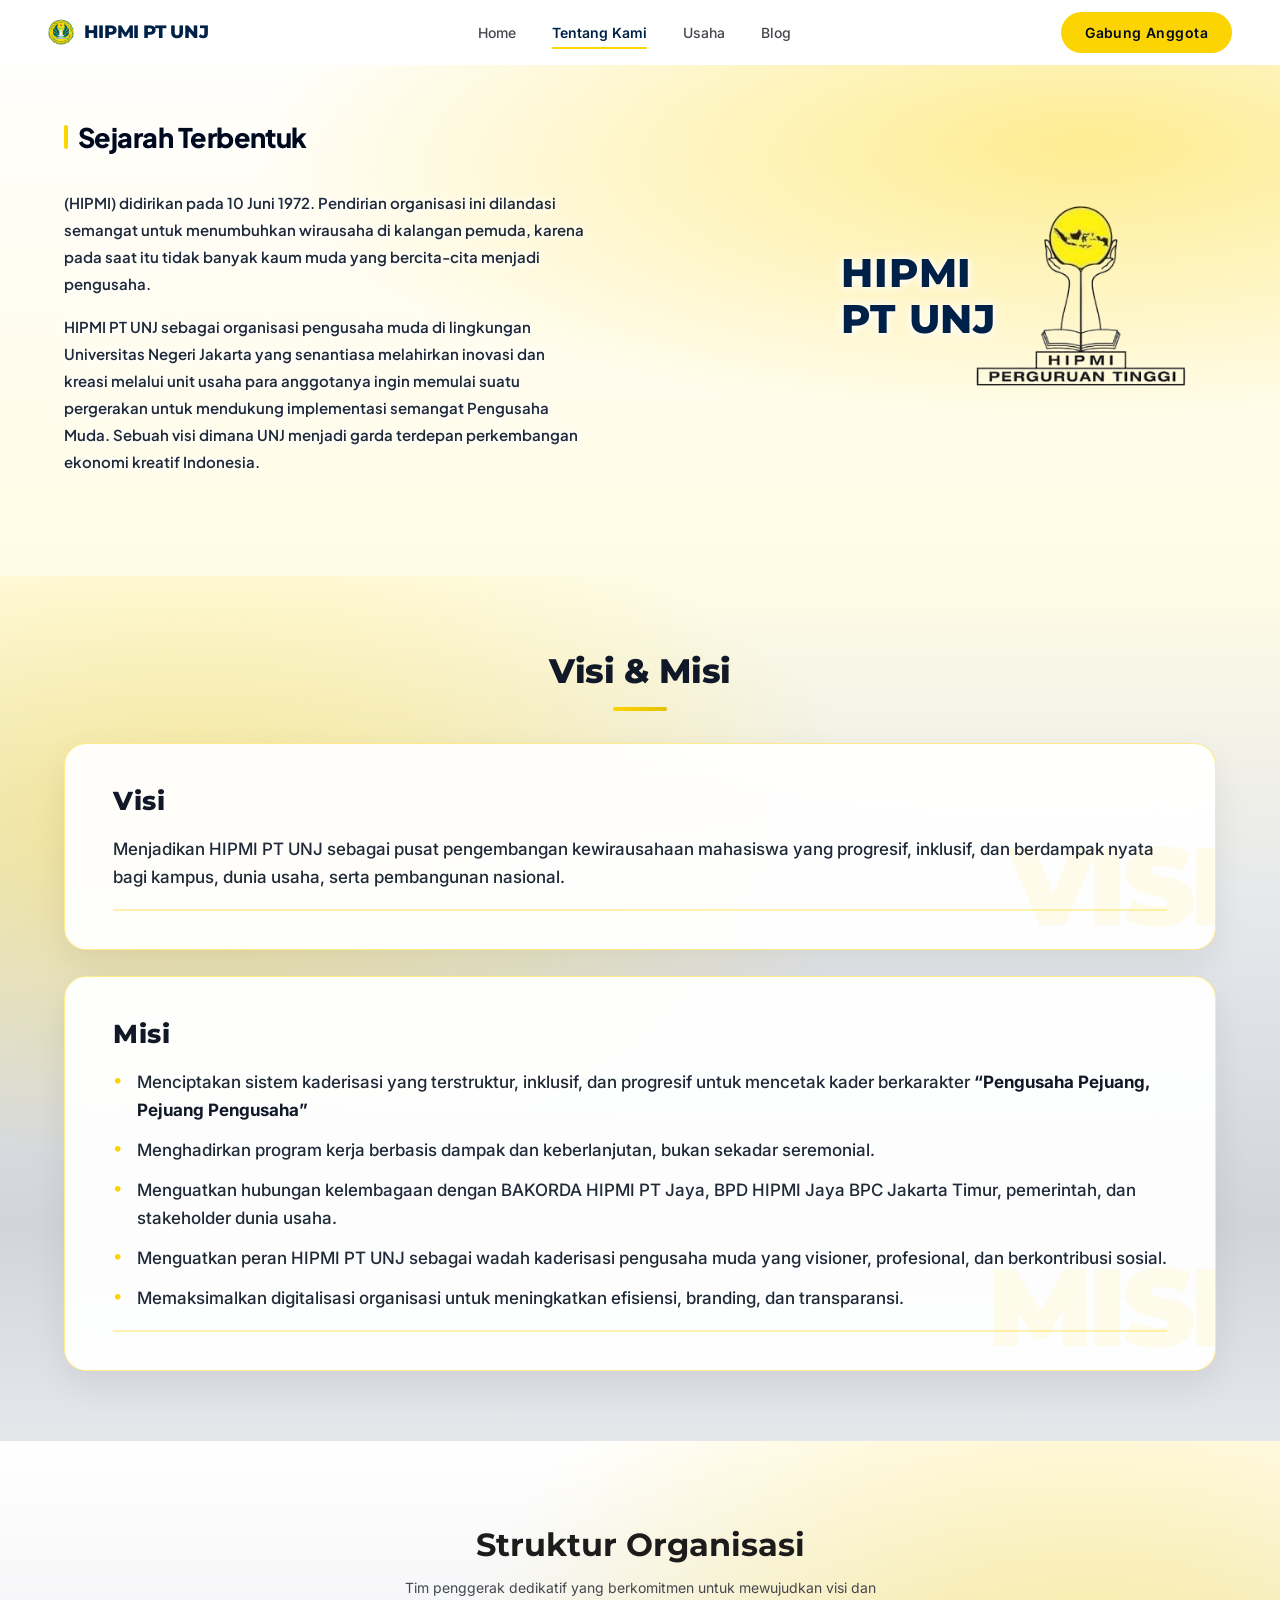
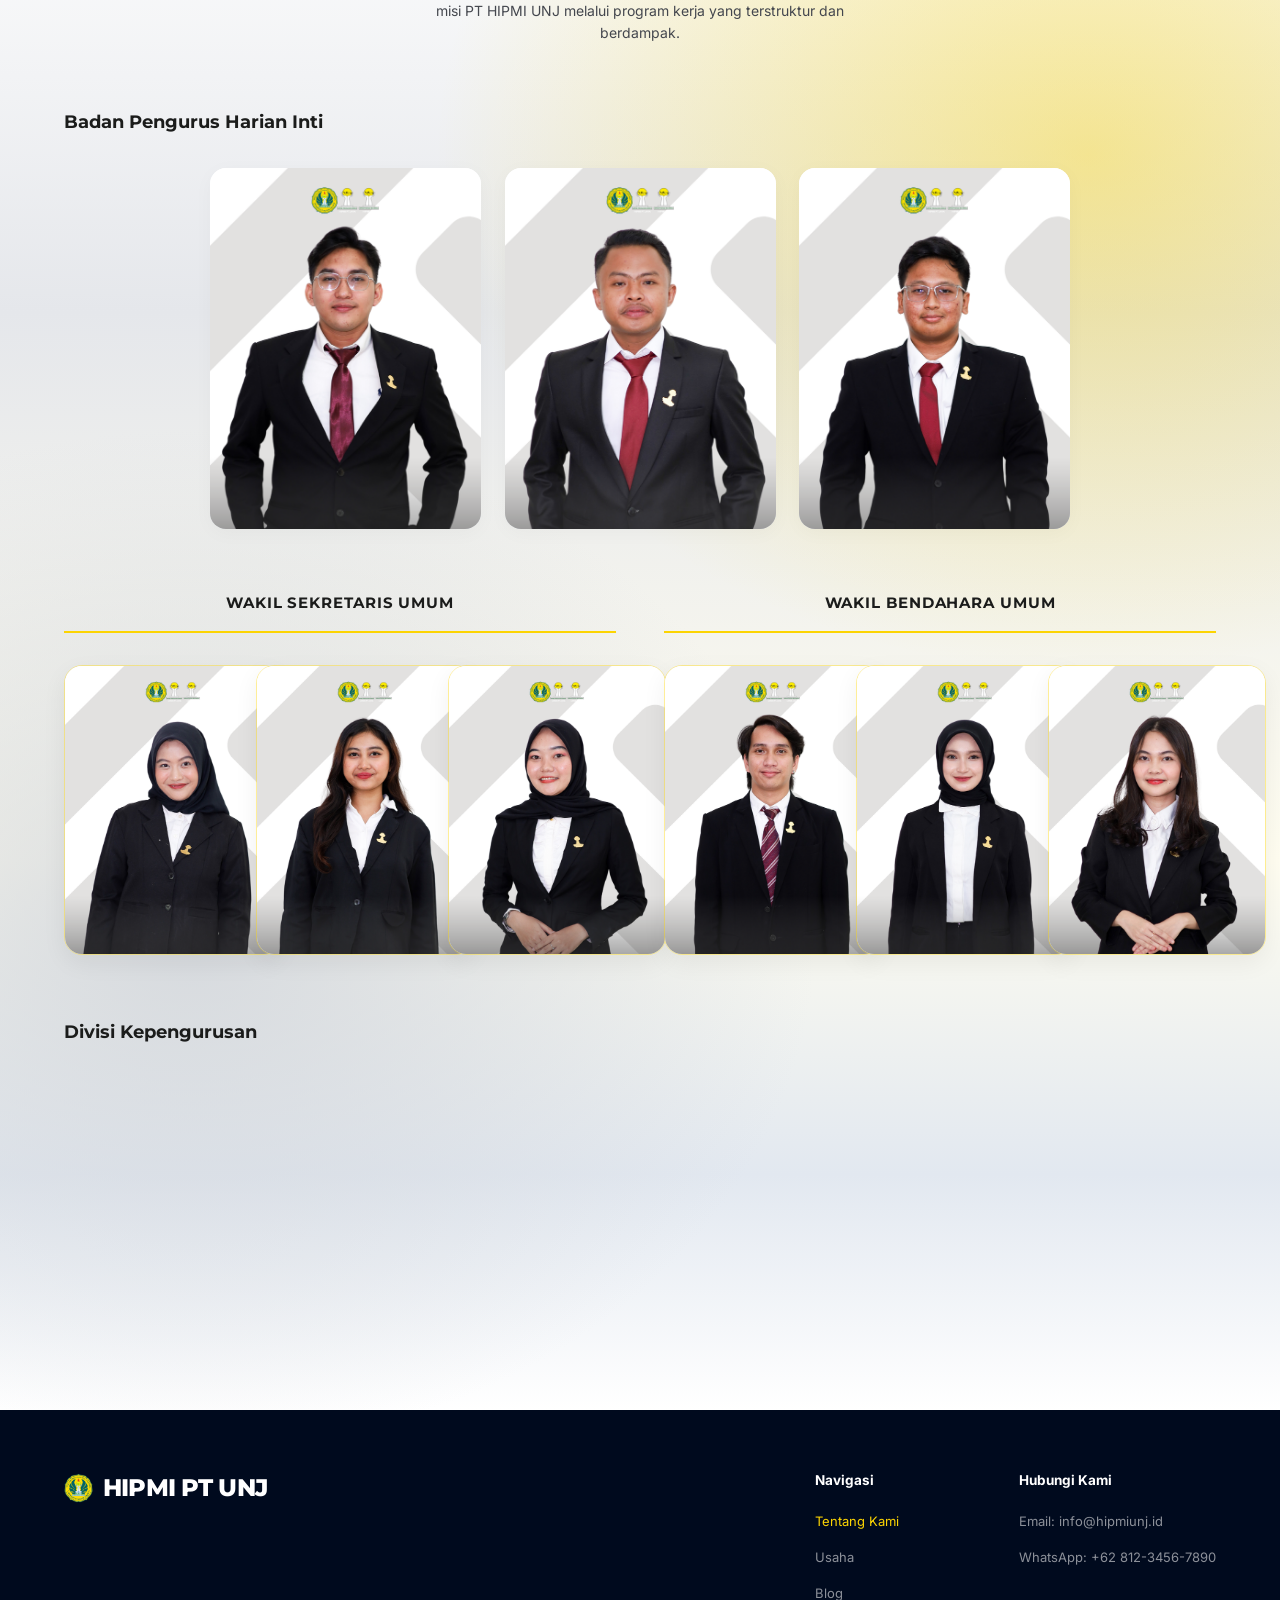
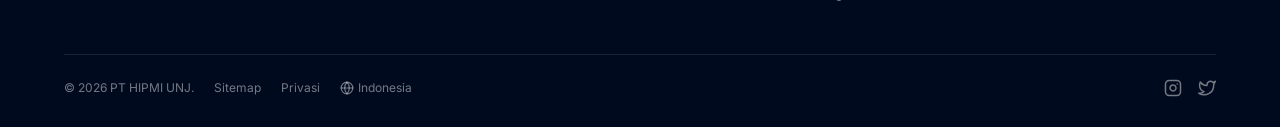
==== commit 9989725c: "Shift HIPMI PT UNJ text further to the right on mobile view of about page" ====
--- a/about.html
+++ b/about.html
@@ -81,9 +81,9 @@
         box-sizing: border-box !important;
       }
 
-      /* Shift "HIPMI PT UNJ" text to the right on mobile towards the logo */
+      /* Shift "HIPMI PT UNJ" text further to the right on mobile towards the logo */
       .about-hero__brand-name {
-        transform: translateX(20px) !important;
+        transform: translateX(55px) !important;
       }
     }
   </style>
--- a/css/style.css
+++ b/css/style.css
@@ -2141,12 +2141,19 @@
   overflow: hidden;
   aspect-ratio: 4/3;
   margin-bottom: var(--space-2);
+  background: #ffffff;
+  display: flex;
+  align-items: center;
+  justify-content: center;
+  padding: 24px;
+  box-sizing: border-box;
 }
 
 .detail-main-image img {
   width: 100%;
   height: 100%;
-  object-fit: cover;
+  object-fit: contain;
+  padding: 8px;
 }
 
 .detail-thumbs {
@@ -2162,12 +2169,15 @@
   cursor: pointer;
   transition: var(--transition);
   position: relative;
+  background: #ffffff;
+  border: 1px solid #e5e7eb;
 }
 
 .detail-thumb img {
   width: 100%;
   height: 100%;
-  object-fit: cover;
+  object-fit: contain;
+  padding: 4px;
 }
 
 .detail-thumb:hover {
@@ -2930,7 +2940,7 @@
     gap: 12px !important;
   }
 
-  #usaha-grid #card-pt-bintang,
+  #usaha-grid #card-whatowear,
   #usaha-grid #card-umamiya,
   #usaha-grid #card-mi-chi,
   #usaha-grid #card-fresh-beef {
@@ -2999,7 +3009,7 @@
     margin-right: 0 !important;
     text-align: right !important;
     flex: none !important;
-    transform: translateX(20px) !important;
+    transform: translateX(55px) !important;
   }
 
   .logo-reveal-wrap {
@@ -3322,7 +3332,7 @@
     flex-direction: row !important;
     gap: 16px !important;
   }
-  #usaha-grid > .container > div.home-biz-grid #card-pt-bintang,
+  #usaha-grid > .container > div.home-biz-grid #card-whatowear,
   #usaha-grid > .container > div.home-biz-grid > div.home-biz-subgrid article {
     flex: 0 0 290px !important;
     scroll-snap-align: start !important;
@@ -3445,7 +3455,7 @@
 }
 
 /* Light Theme Cards for Section 2 (#usaha-grid) */
-#usaha-grid #card-pt-bintang,
+#usaha-grid #card-whatowear,
 #usaha-grid article,
 #usaha-grid #card-taste-of-unj {
   background: #ffffff !important;
@@ -3455,7 +3465,7 @@
   will-change: transform;
 }
 
-#usaha-grid #card-pt-bintang:hover,
+#usaha-grid #card-whatowear:hover,
 #usaha-grid article:hover,
 #usaha-grid #card-taste-of-unj:hover {
   transform: translateY(-6px) !important;
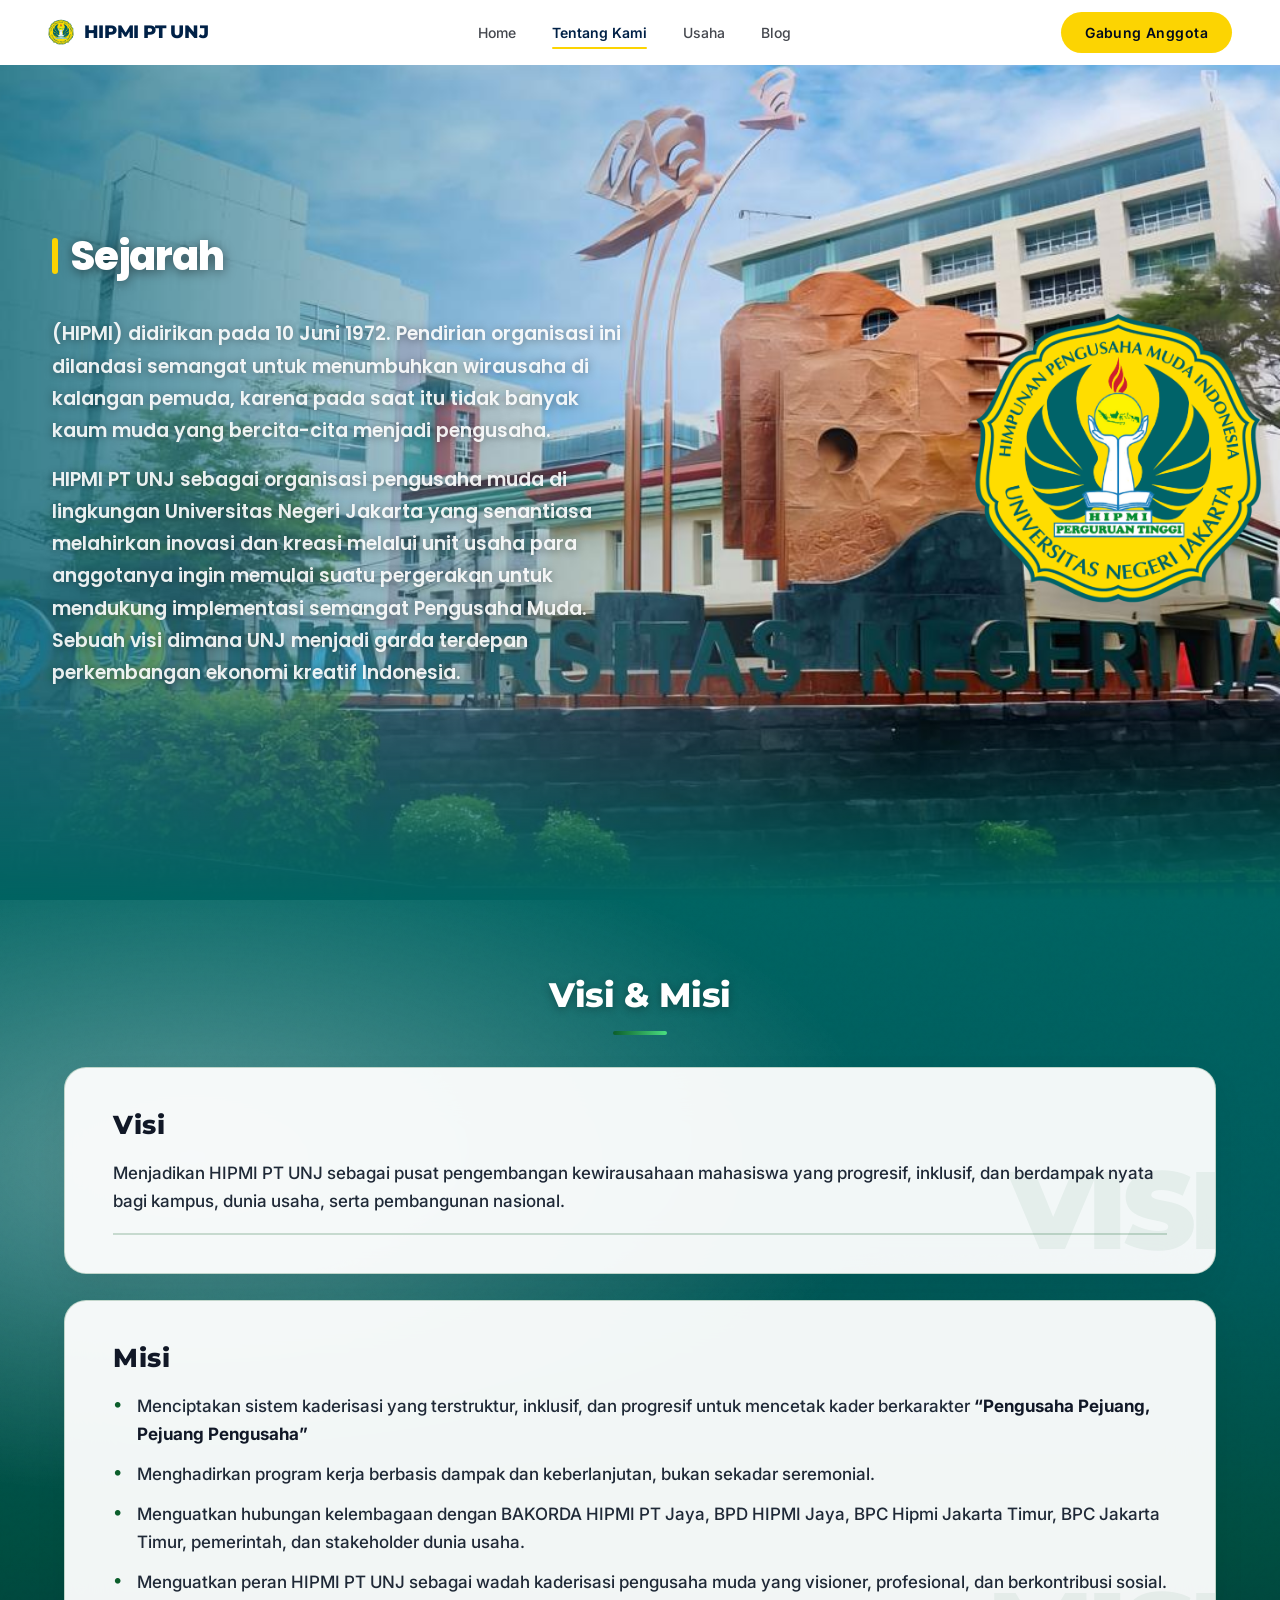
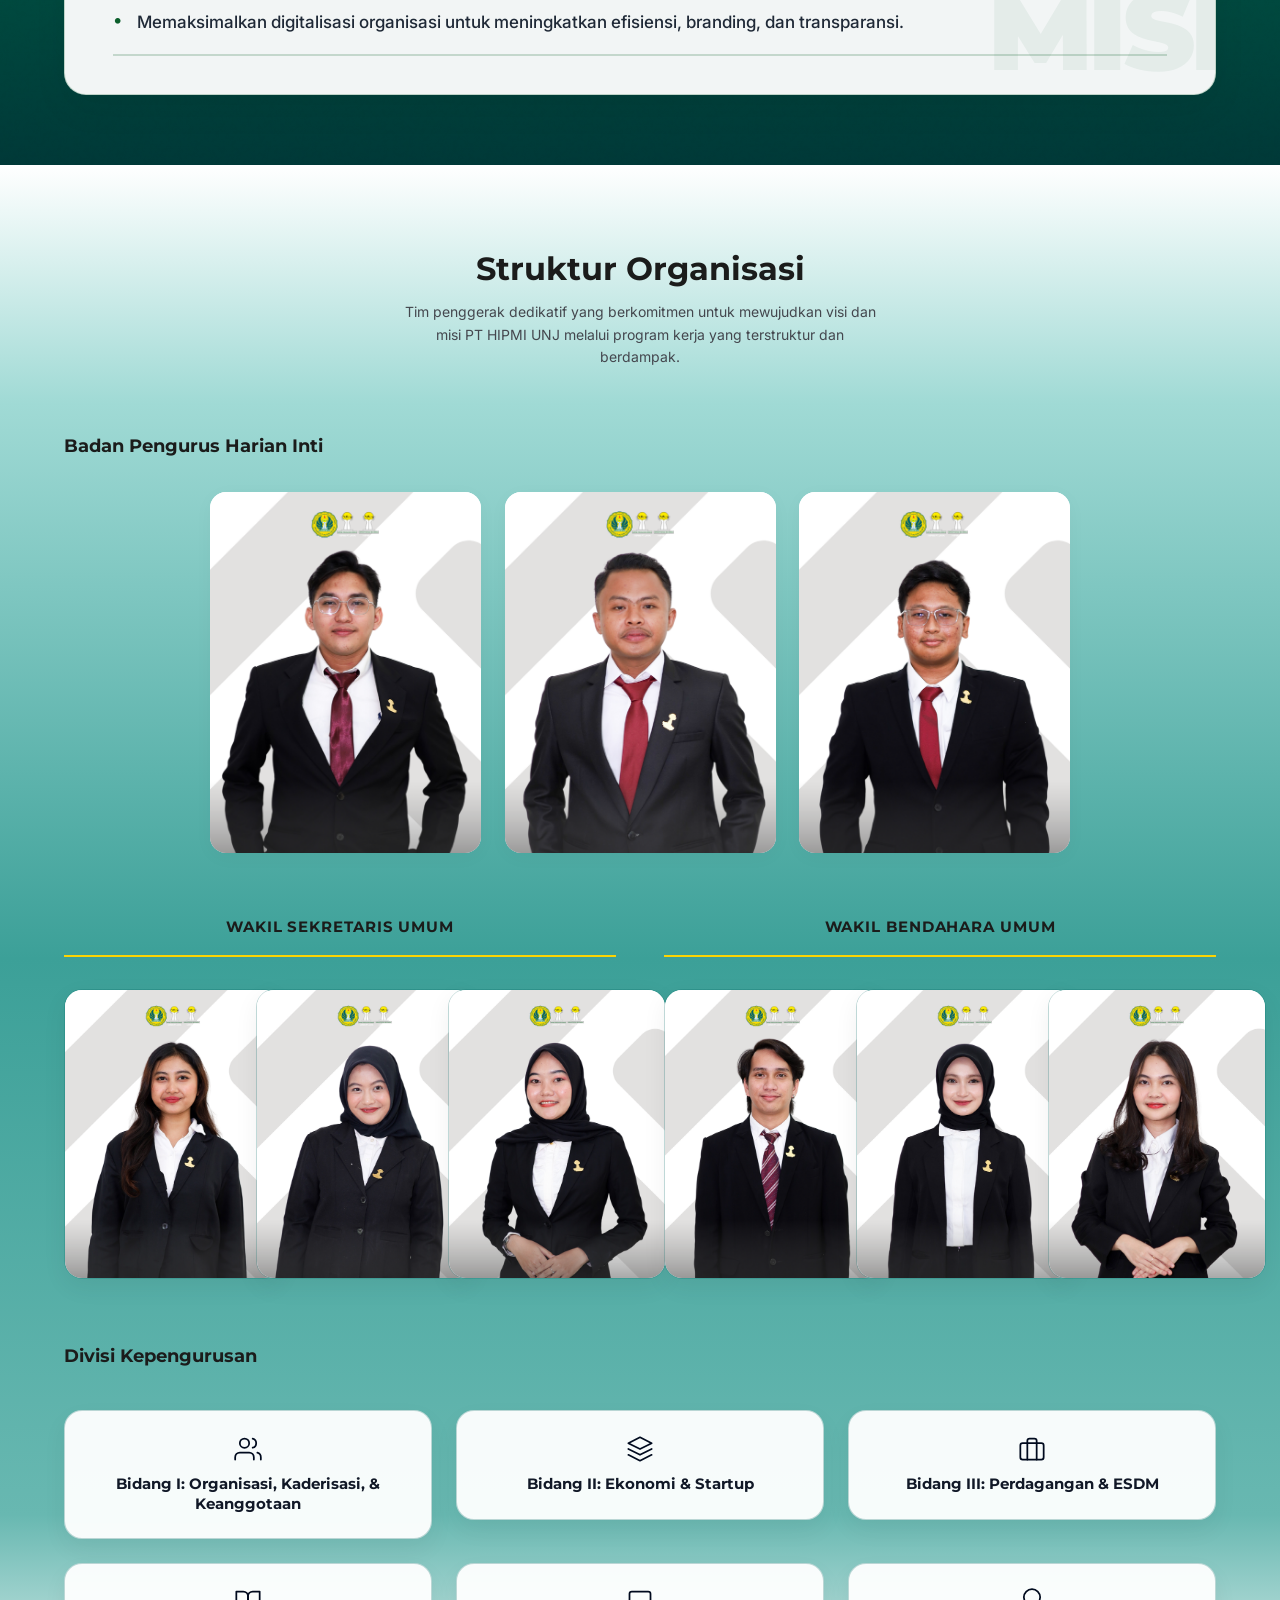
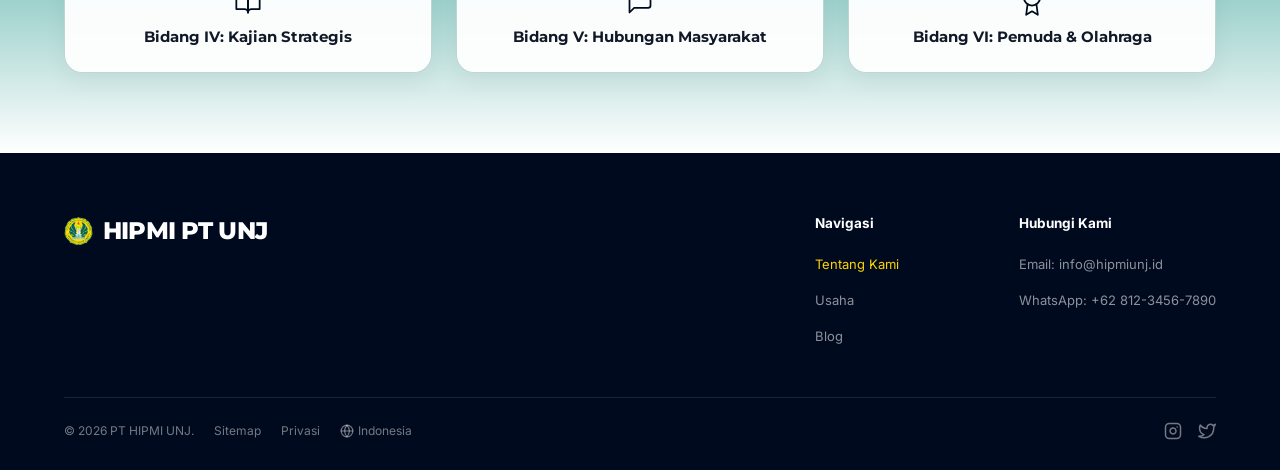
==== commit 4702cab1: "Update green-white styling, swap Wasekum positions, and optimize mobile About hero" ====
--- a/about.html
+++ b/about.html
@@ -8,9 +8,10 @@
   <link rel="icon" type="image/png" href="images/hipmi_pt_unj_logo.png" />
   <meta name="description"
     content="PT HIPMI UNJ adalah katalisator bagi mahasiswa Universitas Negeri Jakarta untuk merintis dan mengembangkan potensi bisnis mereka." />
-  <link rel="stylesheet" href="css/style.css?v=3.0" />
+  <link rel="stylesheet" href="css/style.css?v=3.8" />
   <style>
     @media (max-width: 768px) {
+
       /* Hide Top Hamburger & Mobile Menu (Replaced by Bottom Dock) */
       .navbar__actions,
       .navbar__toggle,
@@ -81,9 +82,8 @@
         box-sizing: border-box !important;
       }
 
-      /* Shift "HIPMI PT UNJ" text further to the right on mobile towards the logo */
       .about-hero__brand-name {
-        transform: translateX(55px) !important;
+        transform: none !important;
       }
     }
   </style>
@@ -145,7 +145,7 @@
         <div class="about-hero__grid">
           <!-- Left: Sejarah Terbentuk -->
           <div class="about-hero__content">
-            <h2 class="about-hero__subtitle">Sejarah Terbentuk</h2>
+            <h2 class="about-hero__subtitle">Sejarah</h2>
             <p class="about-hero__desc">
               (HIPMI) didirikan pada 10 Juni 1972. Pendirian organisasi ini dilandasi semangat untuk menumbuhkan
               wirausaha di kalangan pemuda, karena pada saat itu tidak banyak kaum muda yang bercita-cita menjadi
@@ -160,10 +160,10 @@
           </div>
           <!-- Right: Logo + Brand Name -->
           <div class="about-hero__brand">
-            <h1 class="about-hero__brand-name">HIPMI<br>PT UNJ</h1>
+            <h1 class="about-hero__brand-name"><br></h1>
             <div class="logo-reveal-wrap">
               <div class="logo-glow-ring" aria-hidden="true"></div>
-              <img src="images/test-removebg.png" alt="Logo HIPMI PT UNJ" class="about-hero__logo" />
+              <img src="images/hipmi_pt_unj_logo.png" alt="Logo HIPMI PT UNJ" class="about-hero__logo" />
             </div>
           </div>
         </div>
@@ -175,7 +175,7 @@
          ================================================ -->
     <section class="vm-section" id="visi" aria-label="Visi dan Misi HIPMI PT UNJ">
       <div class="container">
-        
+
         <div class="vm-header">
           <h2 class="vm-title">Visi &amp; Misi</h2>
         </div>
@@ -189,7 +189,8 @@
               <h3 class="vm-card__name">Visi</h3>
             </div>
             <p class="vm-card__quote">
-              Menjadikan HIPMI PT UNJ sebagai pusat pengembangan kewirausahaan mahasiswa yang progresif, inklusif, dan berdampak nyata bagi kampus, dunia usaha, serta pembangunan nasional.
+              Menjadikan HIPMI PT UNJ sebagai pusat pengembangan kewirausahaan mahasiswa yang progresif, inklusif, dan
+              berdampak nyata bagi kampus, dunia usaha, serta pembangunan nasional.
             </p>
             <div class="vm-card__accent-line"></div>
           </div>
@@ -201,10 +202,13 @@
               <h3 class="vm-card__name">Misi</h3>
             </div>
             <ul class="vm-card__list">
-              <li>Menciptakan sistem kaderisasi yang terstruktur, inklusif, dan progresif untuk mencetak kader berkarakter <strong>&ldquo;Pengusaha Pejuang, Pejuang Pengusaha&rdquo;</strong></li>
+              <li>Menciptakan sistem kaderisasi yang terstruktur, inklusif, dan progresif untuk mencetak kader
+                berkarakter <strong>&ldquo;Pengusaha Pejuang, Pejuang Pengusaha&rdquo;</strong></li>
               <li>Menghadirkan program kerja berbasis dampak dan keberlanjutan, bukan sekadar seremonial.</li>
-              <li>Menguatkan hubungan kelembagaan dengan BAKORDA HIPMI PT Jaya, BPD HIPMI Jaya BPC Jakarta Timur, pemerintah, dan stakeholder dunia usaha.</li>
-              <li>Menguatkan peran HIPMI PT UNJ sebagai wadah kaderisasi pengusaha muda yang visioner, profesional, dan berkontribusi sosial.</li>
+              <li>Menguatkan hubungan kelembagaan dengan BAKORDA HIPMI PT Jaya, BPD HIPMI Jaya, BPC Hipmi Jakarta Timur,
+                BPC Jakarta Timur, pemerintah, dan stakeholder dunia usaha.</li>
+              <li>Menguatkan peran HIPMI PT UNJ sebagai wadah kaderisasi pengusaha muda yang visioner, profesional, dan
+                berkontribusi sosial.</li>
               <li>Memaksimalkan digitalisasi organisasi untuk meningkatkan efisiensi, branding, dan transparansi.</li>
             </ul>
             <div class="vm-card__accent-line vm-card__accent-line--emerald"></div>
@@ -255,7 +259,8 @@
           <!-- Bendahara Umum -->
           <div class="team-card" id="team-arfan">
             <div class="team-card__image">
-              <img src="images/members/Arfan_Prawirayudha_Wicaksono_Bendahara_Umum.png" alt="Arfan Prawirayudha Wicaksono — Bendahara Umum" />
+              <img src="images/members/Arfan_Prawirayudha_Wicaksono_Bendahara_Umum.png"
+                alt="Arfan Prawirayudha Wicaksono — Bendahara Umum" />
             </div>
             <div class="team-card__info-overlay">
               <p class="team-card__name" style="font-size: 14.5px;">Arfan Prawirayudha</p>
@@ -271,30 +276,33 @@
             <h4 class="bph-wakil-title">Wakil Sekretaris Umum</h4>
             <div class="bph-wakil-grid">
               <!-- Wasekum 1 -->
+              <div class="team-card" id="team-raya">
+                <div class="team-card__image">
+                  <img src="images/members/Siti_Raya_Kausart_Wakil_Sekretaris_Umum_II.png"
+                    alt="Siti Raya Kausart — Wakil Sekretaris Umum I" />
+                </div>
+                <div class="team-card__info-overlay">
+                  <p class="team-card__name" style="font-size: 13.5px;" title="Siti Raya Kausart">Siti Raya K.</p>
+                  <p class="team-card__role" style="font-size: 10px;">Wasekum I</p>
+                </div>
+              </div>
+              <!-- Wasekum 2 -->
               <div class="team-card" id="team-aisyah">
                 <div class="team-card__image">
-                  <img src="images/members/Sitti_Aisyah_Ramandhani_C_Wakil_Sekretaris_Umum_I.png" alt="Siti Aisyah Ramadhanti C. — Wakil Sekretaris Umum I" />
+                  <img src="images/members/Sitti_Aisyah_Ramandhani_C_Wakil_Sekretaris_Umum_I.png"
+                    alt="Siti Aisyah Ramadhanti C. — Wakil Sekretaris Umum II" />
                 </div>
                 <div class="team-card__info-overlay">
                   <p class="team-card__name" style="font-size: 13.5px;" title="Siti Aisyah Ramadhanti C.">Siti Aisyah R.
                     C.</p>
-                  <p class="team-card__role" style="font-size: 10px;">Wasekum I</p>
-                </div>
-              </div>
-              <!-- Wasekum 2 -->
-              <div class="team-card" id="team-raya">
-                <div class="team-card__image">
-                  <img src="images/members/Siti_Raya_Kausart_Wakil_Sekretaris_Umum_II.png" alt="Siti Raya Kausart — Wakil Sekretaris Umum II" />
-                </div>
-                <div class="team-card__info-overlay">
-                  <p class="team-card__name" style="font-size: 13.5px;" title="Siti Raya Kausart">Siti Raya K.</p>
                   <p class="team-card__role" style="font-size: 10px;">Wasekum II</p>
                 </div>
               </div>
               <!-- Wasekum 3 -->
               <div class="team-card" id="team-dhiyas">
                 <div class="team-card__image">
-                  <img src="images/members/Dhiyas_Tsabita_Wakil_Sekretaris_Umum_III.png" alt="Dhiyas Tsabita — Wakil Sekretaris Umum III" />
+                  <img src="images/members/Dhiyas_Tsabita_Wakil_Sekretaris_Umum_III.png"
+                    alt="Dhiyas Tsabita — Wakil Sekretaris Umum III" />
                 </div>
                 <div class="team-card__info-overlay">
                   <p class="team-card__name" style="font-size: 13.5px;" title="Dhiyas Tsabita">Dhiyas Tsabita</p>
@@ -311,7 +319,8 @@
               <!-- Wabendum 1 -->
               <div class="team-card" id="team-leon">
                 <div class="team-card__image">
-                  <img src="images/members/Leon_Hezkiel_Wakil_Bendahara_Umum_I.png" alt="Leon Hezkiel — Wakil Bendahara Umum I" />
+                  <img src="images/members/Leon_Hezkiel_Wakil_Bendahara_Umum_I.png"
+                    alt="Leon Hezkiel — Wakil Bendahara Umum I" />
                 </div>
                 <div class="team-card__info-overlay">
                   <p class="team-card__name" style="font-size: 13.5px;" title="Leon Hezkiel">Leon Hezkiel</p>
@@ -321,7 +330,8 @@
               <!-- Wabendum 2 -->
               <div class="team-card" id="team-anita">
                 <div class="team-card__image">
-                  <img src="images/members/Anita_Rahma_Sari_Wakil_Bendahara_Umum_II.png" alt="Anita Rahma Sari — Wakil Bendahara Umum II" />
+                  <img src="images/members/Anita_Rahma_Sari_Wakil_Bendahara_Umum_II.png"
+                    alt="Anita Rahma Sari — Wakil Bendahara Umum II" />
                 </div>
                 <div class="team-card__info-overlay">
                   <p class="team-card__name" style="font-size: 13.5px;" title="Anita Rahma Sari">Anita Rahma S.</p>
@@ -331,7 +341,8 @@
               <!-- Wabendum 3 -->
               <div class="team-card" id="team-kafkia">
                 <div class="team-card__image">
-                  <img src="images/members/Kafkia_Eksabilia_Wakil_Bendahara_Umum_III.png" alt="Kafkia Eksabilia — Wakil Bendahara Umum III" />
+                  <img src="images/members/Kafkia_Eksabilia_Wakil_Bendahara_Umum_III.png"
+                    alt="Kafkia Eksabilia — Wakil Bendahara Umum III" />
                 </div>
                 <div class="team-card__info-overlay">
                   <p class="team-card__name" style="font-size: 13.5px;" title="Kafkia Eksabilia">Kafkia E.</p>
@@ -358,7 +369,7 @@
                   <path d="M16 3.13a4 4 0 0 1 0 7.75" />
                 </svg>
               </div>
-              <p class="division-item__name">Bidang I: OKK</p>
+              <p class="division-item__name">Bidang I: Organisasi, Kaderisasi, & Keanggotaan</p>
             </div>
           </a>
 
@@ -410,7 +421,7 @@
                   <path d="M21 15a2 2 0 0 1-2 2H7l-4 4V5a2 2 0 0 1 2-2h14a2 2 0 0 1 2 2z" />
                 </svg>
               </div>
-              <p class="division-item__name">Bidang V: Humas</p>
+              <p class="division-item__name">Bidang V: Hubungan Masyarakat</p>
             </div>
           </a>
 
@@ -509,19 +520,35 @@
   <!-- MOBILE BOTTOM FLOATING NAVIGATION DOCK -->
   <nav class="mobile-bottom-nav" aria-label="Navigasi bawah seluler">
     <a href="index.html" class="mobile-bottom-nav__item" id="bnav-home">
-      <svg class="mobile-bottom-nav__icon" viewBox="0 0 24 24" fill="none" stroke="currentColor"><path d="M3 9l9-7 9 7v11a2 2 0 0 1-2 2H5a2 2 0 0 1-2-2z"/><polyline points="9 22 9 12 15 12 15 22"/></svg>
+      <svg class="mobile-bottom-nav__icon" viewBox="0 0 24 24" fill="none" stroke="currentColor">
+        <path d="M3 9l9-7 9 7v11a2 2 0 0 1-2 2H5a2 2 0 0 1-2-2z" />
+        <polyline points="9 22 9 12 15 12 15 22" />
+      </svg>
       <span>Beranda</span>
     </a>
     <a href="about.html" class="mobile-bottom-nav__item active" id="bnav-about">
-      <svg class="mobile-bottom-nav__icon" viewBox="0 0 24 24" fill="none" stroke="currentColor"><circle cx="12" cy="12" r="10"/><line x1="12" y1="16" x2="12" y2="12"/><line x1="12" y1="8" x2="12.01" y2="8"/></svg>
+      <svg class="mobile-bottom-nav__icon" viewBox="0 0 24 24" fill="none" stroke="currentColor">
+        <circle cx="12" cy="12" r="10" />
+        <line x1="12" y1="16" x2="12" y2="12" />
+        <line x1="12" y1="8" x2="12.01" y2="8" />
+      </svg>
       <span>Tentang</span>
     </a>
     <a href="usaha.html" class="mobile-bottom-nav__item" id="bnav-usaha">
-      <svg class="mobile-bottom-nav__icon" viewBox="0 0 24 24" fill="none" stroke="currentColor"><rect x="2" y="7" width="20" height="14" rx="2" ry="2"/><path d="M16 21V5a2 2 0 0 0-2-2h-4a2 2 0 0 0-2 2v16"/></svg>
+      <svg class="mobile-bottom-nav__icon" viewBox="0 0 24 24" fill="none" stroke="currentColor">
+        <rect x="2" y="7" width="20" height="14" rx="2" ry="2" />
+        <path d="M16 21V5a2 2 0 0 0-2-2h-4a2 2 0 0 0-2 2v16" />
+      </svg>
       <span>Usaha</span>
     </a>
     <a href="blog.html" class="mobile-bottom-nav__item" id="bnav-blog">
-      <svg class="mobile-bottom-nav__icon" viewBox="0 0 24 24" fill="none" stroke="currentColor"><path d="M14 2H6a2 2 0 0 0-2 2v16a2 2 0 0 0 2 2h12a2 2 0 0 0 2-2V8z"/><polyline points="14 2 14 8 20 8"/><line x1="16" y1="13" x2="8" y2="13"/><line x1="16" y1="17" x2="8" y2="17"/><polyline points="10 9 9 9 8 9"/></svg>
+      <svg class="mobile-bottom-nav__icon" viewBox="0 0 24 24" fill="none" stroke="currentColor">
+        <path d="M14 2H6a2 2 0 0 0-2 2v16a2 2 0 0 0 2 2h12a2 2 0 0 0 2-2V8z" />
+        <polyline points="14 2 14 8 20 8" />
+        <line x1="16" y1="13" x2="8" y2="13" />
+        <line x1="16" y1="17" x2="8" y2="17" />
+        <polyline points="10 9 9 9 8 9" />
+      </svg>
       <span>Blog</span>
     </a>
   </nav>
--- a/css/style.css
+++ b/css/style.css
@@ -3,7 +3,7 @@
    Design System & Global Styles
    ===================================================== */
 
-@import url('https://fonts.googleapis.com/css2?family=Plus+Jakarta+Sans:wght@500;600;700;800&family=Montserrat:wght@400;500;600;700;800&family=Inter:wght@300;400;500;600&display=swap');
+@import url('https://fonts.googleapis.com/css2?family=Plus+Jakarta+Sans:wght@500;600;700;800&family=Montserrat:wght@400;500;600;700;800&family=Poppins:wght@500;600;700;800;900&family=Inter:wght@300;400;500;600&display=swap');
 
 /* =====================================================
    CSS CUSTOM PROPERTIES (DESIGN TOKENS)
@@ -120,11 +120,11 @@
   font-weight: 400;
   line-height: 1.5;
   color: var(--on-surface);
-  background-color: #f3f4f6;
+  background-color: #f8fafc;
   background-image:
-    radial-gradient(90% 45% at 85% 15%, rgba(252, 212, 2, 0.35) 0%, transparent 60%),
-    radial-gradient(80% 50% at 10% 50%, rgba(209, 213, 219, 0.75) 0%, transparent 65%),
-    linear-gradient(180deg, #ffffff 0%, #e5e7eb 30%, #fffdf0 65%, #e2e8f0 85%, #ffffff 100%);
+    radial-gradient(90% 45% at 85% 15%, rgba(74, 222, 128, 0.12) 0%, transparent 60%),
+    radial-gradient(80% 50% at 10% 50%, rgba(209, 213, 219, 0.6) 0%, transparent 65%),
+    linear-gradient(180deg, #ffffff 0%, #f8fafc 30%, #f0fdf4 65%, #f1f5f9 85%, #ffffff 100%);
   background-attachment: fixed;
   -webkit-font-smoothing: antialiased;
   -moz-osx-font-smoothing: grayscale;
@@ -687,14 +687,9 @@
   background-repeat: no-repeat;
 }
 
+/* Remove green overlay completely so original background image (5.jpeg) shines without color filters */
 .hero__overlay {
-  position: absolute;
-  inset: 0;
-  background: radial-gradient(
-    circle,
-    rgba(0, 10, 30, 0.75) 0%,
-    rgba(0, 33, 71, 0.25) 100%
-  );
+  display: none !important;
 }
 
 .hero__content {
@@ -714,6 +709,7 @@
   text-transform: uppercase;
   color: var(--color-gold);
   margin-bottom: var(--space-2);
+  text-shadow: 0 2px 10px rgba(0, 0, 0, 0.6);
 }
 
 .hero__title {
@@ -724,6 +720,7 @@
   letter-spacing: -0.02em;
   color: #fff;
   margin-bottom: var(--space-2);
+  text-shadow: 0 2px 16px rgba(0, 0, 0, 0.6);
 }
 
 .hero__title .accent {
@@ -732,12 +729,13 @@
 
 .hero__subtitle {
   font-size: 16px;
-  color: rgba(255, 255, 255, 0.85);
+  color: rgba(255, 255, 255, 0.95);
   line-height: 1.7;
   margin-bottom: var(--space-4);
   max-width: 560px;
   margin-left: auto;
   margin-right: auto;
+  text-shadow: 0 2px 12px rgba(0, 0, 0, 0.6);
 }
 
 .hero__actions {
@@ -841,7 +839,7 @@
 
 .card-usaha__link:hover {
   gap: 8px;
-  color: var(--color-gold-muted);
+  color: #006361;
 }
 
 /* Article Card */
@@ -951,7 +949,7 @@
   background: rgba(255, 255, 255, 0.92);
   backdrop-filter: blur(12px);
   -webkit-backdrop-filter: blur(12px);
-  border: 1.5px solid rgba(252, 212, 2, 0.35);
+  border: 1.5px solid rgba(0, 99, 97, 0.25);
   border-radius: var(--radius-lg);
   padding: 18px 24px;
   display: flex;
@@ -1532,9 +1530,9 @@
    JOIN CTA SECTION
    ===================================================== */
 .join-cta {
-  background: radial-gradient(circle at 90% 15%, rgba(252, 212, 2, 0.28) 0%, rgba(255, 255, 255, 0.95) 55%, #f4f5f8 100%);
+  background: radial-gradient(circle at 90% 15%, rgba(0, 99, 97, 0.18) 0%, rgba(255, 255, 255, 0.95) 55%, #f4f5f8 100%);
   padding: var(--space-10) 0;
-  border-top: 1px solid rgba(252, 212, 2, 0.25);
+  border-top: 1px solid rgba(0, 99, 97, 0.15);
 }
 
 .join-cta__content {
@@ -1553,7 +1551,7 @@
 }
 
 .join-cta__title .accent {
-  color: var(--secondary);
+  color: #006361;
 }
 
 .join-cta__subtitle {
@@ -1572,6 +1570,18 @@
   justify-content: center;
   gap: var(--space-2);
   flex-wrap: wrap;
+}
+
+.join-cta__actions .btn-primary {
+  background-color: #006361;
+  color: #ffffff;
+  box-shadow: 0 8px 24px rgba(0, 99, 97, 0.25);
+}
+
+.join-cta__actions .btn-primary:hover {
+  background-color: #004d40;
+  box-shadow: 0 10px 28px rgba(0, 99, 97, 0.35);
+  color: #ffffff;
 }
 
 /* =====================================================
@@ -1634,8 +1644,8 @@
   width: 340px;
   height: 340px;
   border-radius: 50%;
-  background: radial-gradient(circle, rgba(252, 212, 2, 0.22) 0%, rgba(252, 212, 2, 0.08) 50%, transparent 72%);
-  border: 2px solid rgba(252, 212, 2, 0);
+  background: radial-gradient(circle, rgba(0, 99, 97, 0.22) 0%, rgba(0, 99, 97, 0.08) 50%, transparent 72%);
+  border: 2px solid rgba(0, 99, 97, 0);
   pointer-events: none;
   z-index: 0;
   opacity: 0;
@@ -1654,8 +1664,10 @@
 
 /* Left: sejarah content */
 .about-hero__content {
-  max-width: 520px;
+  max-width: 620px;
   padding-right: 0;
+  padding-left: 0;
+  margin-left: -12px;
   display: flex;
   flex-direction: column;
   justify-content: center;
@@ -1663,34 +1675,34 @@
 }
 
 .about-hero__subtitle {
-  font-family: 'Plus Jakarta Sans', sans-serif;
-  font-size: 27px;
+  font-family: 'Poppins', sans-serif;
+  font-size: 40px;
   font-weight: 800;
-  letter-spacing: -0.02em;
+  letter-spacing: -0.03em;
   color: #000a1e;
   margin-bottom: var(--space-2);
   display: flex;
   align-items: center;
-  gap: 10px;
+  gap: 12px;
   text-shadow: 0 1px 4px rgba(255, 255, 255, 0.95);
 }
 
 .about-hero__subtitle::before {
   content: "";
   display: inline-block;
-  width: 4px;
-  height: 24px;
+  width: 6px;
+  height: 36px;
   background: #fcd402;
-  border-radius: 2px;
+  border-radius: 3px;
   flex-shrink: 0;
 }
 
 .about-hero__desc {
-  font-family: 'Plus Jakarta Sans', sans-serif;
-  font-size: 15px;
+  font-family: 'Poppins', 'Plus Jakarta Sans', sans-serif;
+  font-size: 19px;
   font-weight: 600;
   color: #1e293b;
-  line-height: 1.8;
+  line-height: 1.7;
   text-shadow: 0 1px 4px rgba(255, 255, 255, 0.95);
 }
 
@@ -1842,7 +1854,7 @@
   max-width: 320px;
   width: 100%;
   min-height: 380px;
-  border: 1.5px solid rgba(252, 212, 2, 0.45);
+  border: 1.5px solid rgba(0, 99, 97, 0.35);
   box-shadow: 0 10px 30px rgba(0, 0, 0, 0.08);
   border-radius: 20px;
 }
@@ -1859,7 +1871,7 @@
   max-width: 260px;
   width: 100%;
   min-height: 310px;
-  border: 1.5px solid rgba(252, 212, 2, 0.35);
+  border: 1.5px solid rgba(0, 99, 97, 0.25);
   box-shadow: 0 8px 24px rgba(0, 0, 0, 0.06);
   border-radius: 18px;
 }
@@ -1877,7 +1889,7 @@
   width: 100%;
   min-height: 270px;
   margin: 0 auto;
-  border: 1.5px solid rgba(252, 212, 2, 0.3);
+  border: 1.5px solid rgba(0, 99, 97, 0.2);
   box-shadow: 0 6px 20px rgba(0, 0, 0, 0.05);
   border-radius: 16px;
 }
@@ -1970,7 +1982,7 @@
 /* Enlarge Wasekum & Wabendum cards with generous spacing & maximum height */
 .bph-wakil-grid .team-card {
   min-height: 290px;
-  border: 1.5px solid rgba(252, 212, 2, 0.4);
+  border: 1.5px solid rgba(0, 99, 97, 0.25);
   box-shadow: 0 8px 24px rgba(0, 0, 0, 0.06);
   border-radius: 18px;
 }
@@ -2017,7 +2029,7 @@
   background: rgba(255, 255, 255, 0.95);
   backdrop-filter: blur(16px);
   -webkit-backdrop-filter: blur(16px);
-  border: 1.5px solid rgba(252, 212, 2, 0.45);
+  border: 1.5px solid rgba(0, 99, 97, 0.25);
   border-radius: 18px;
   padding: 24px 20px;
   display: flex;
@@ -2033,8 +2045,8 @@
 .division-card-link:hover .division-item,
 .division-item:hover {
   transform: translateY(-5px);
-  border-color: #fcd402;
-  box-shadow: 0 18px 40px rgba(0, 0, 0, 0.09), 0 0 24px rgba(252, 212, 2, 0.4);
+  border-color: #006361;
+  box-shadow: 0 18px 40px rgba(0, 0, 0, 0.09), 0 0 24px rgba(0, 99, 97, 0.3);
 }
 
 .division-item__icon {
@@ -2065,11 +2077,13 @@
 /* =====================================================
    PAGE HEADER (Usaha / Blog)
    ===================================================== */
-.page-header-wrapper {
-  background:
-    radial-gradient(90% 60% at 85% 20%, rgba(252, 212, 2, 0.35) 0%, transparent 60%),
-    radial-gradient(80% 50% at 10% 80%, rgba(209, 213, 219, 0.6) 0%, transparent 65%),
-    linear-gradient(180deg, #ffffff 0%, #fffdf0 35%, #f4f5f8 65%, #e5e7eb 100%);
+/* Usaha Page: Seamless White-Green Flow Gradient */
+.usaha-flow {
+  background: linear-gradient(180deg, #ffffff 0%, #a0dad5 15%, #3ca098 50%, #68b8b1 85%, #ffffff 100%) !important;
+}
+
+.usaha-flow .page-header-wrapper {
+  background: transparent !important;
   border: none !important;
   border-bottom: none !important;
   outline: none !important;
@@ -2087,7 +2101,7 @@
 /* Inside wrapper: search bar blends into unified canvas — no standalone box borders visible */
 .page-header-wrapper .search-filter-bar {
   margin-bottom: 0;
-  border-color: rgba(252, 212, 2, 0.3);
+  border-color: rgba(11, 94, 43, 0.2);
   background: rgba(255, 255, 255, 0.85);
 }
 
@@ -2702,10 +2716,13 @@
     line-height: 1.6;
   }
 
-  .navbar {
-    background: transparent;
-    border-bottom: none;
-    box-shadow: none;
+  .navbar,
+  .navbar.scrolled {
+    background: transparent !important;
+    border-bottom: none !important;
+    box-shadow: none !important;
+    backdrop-filter: none !important;
+    -webkit-backdrop-filter: none !important;
   }
 
   .navbar__inner {
@@ -2739,8 +2756,8 @@
   .hero {
     height: auto !important;
     min-height: 400px !important;
-    margin: 78px 12px 0 !important;
-    border-radius: 24px;
+    margin: 78px 0 0 !important;
+    border-radius: 0 !important;
     padding-top: 0;
     display: flex;
     align-items: center;
@@ -2750,7 +2767,7 @@
   .hero__bg,
   .hero__overlay {
     inset: 0;
-    border-radius: 24px;
+    border-radius: 0 !important;
   }
 
   .hero__content {
@@ -2779,8 +2796,8 @@
   }
 
   .home-emerald-flow {
-    margin: 12px 12px 0;
-    border-radius: 24px;
+    margin: 0 !important;
+    border-radius: 0 !important;
     padding-bottom: 4px;
   }
 
@@ -2790,8 +2807,8 @@
   .org-section,
   .similar-section,
   .detail-page > .container {
-    margin: 12px 12px 0;
-    border-radius: 24px;
+    margin: 0 !important;
+    border-radius: 0 !important;
     overflow: hidden;
     background: rgba(255, 255, 255, 0.72);
     box-shadow: 0 12px 32px rgba(15, 23, 42, 0.08);
@@ -2814,26 +2831,37 @@
     max-width: none;
   }
 
+  .search-filter-bar,
   .page-header-wrapper .search-filter-bar {
-    padding: 14px;
-    border-radius: 20px;
-    border-color: rgba(252, 212, 2, 0.2);
+    display: flex !important;
+    flex-direction: column !important;
+    align-items: stretch !important;
+    gap: 12px !important;
+    padding: 14px !important;
+    border-radius: 20px !important;
+    border-color: rgba(0, 99, 97, 0.2) !important;
   }
 
   .search-input-wrap {
-    min-width: 0;
+    width: 100% !important;
+    max-width: 100% !important;
+    min-width: 100% !important;
   }
 
   .search-input {
-    font-size: 15px;
+    width: 100% !important;
+    font-size: 14px !important;
+    box-sizing: border-box !important;
   }
 
   .filter-chips {
-    gap: 8px;
-    overflow-x: auto;
-    flex-wrap: nowrap;
-    padding-bottom: 4px;
-    -webkit-overflow-scrolling: touch;
+    width: 100% !important;
+    display: flex !important;
+    gap: 8px !important;
+    overflow-x: auto !important;
+    flex-wrap: nowrap !important;
+    padding-bottom: 4px !important;
+    -webkit-overflow-scrolling: touch !important;
   }
 
   .chip {
@@ -2957,18 +2985,25 @@
     border-radius: 18px;
   }
 
-  .about-hero {
-    padding: 88px 0 18px;
+  .about-hero,
+  .about-light-flow .about-hero {
+    min-height: auto !important;
+    padding: 72px 0 16px !important;
   }
 
   .about-light-flow .about-hero::before {
+    background-image: linear-gradient(180deg, rgba(0, 15, 35, 0.7) 0%, rgba(0, 30, 50, 0.85) 100%), url('../about.jpeg') !important;
     background-position: center center !important;
     background-size: cover !important;
   }
 
+  .about-light-flow .about-hero::after {
+    height: 50px !important;
+  }
+
   .about-hero__grid {
-    gap: 18px;
-    min-height: 0;
+    gap: 8px !important;
+    min-height: 0 !important;
   }
 
   .about-hero__content {
@@ -2977,14 +3012,21 @@
     text-align: left !important;
   }
 
-  .about-hero__subtitle {
+  .about-hero__subtitle,
+  .about-light-flow .about-hero .about-hero__subtitle {
     justify-content: flex-start !important;
     text-align: left !important;
-    font-size: 22px;
-  }
-
-  .about-hero__desc {
+    font-size: 18px !important;
+    margin-bottom: 6px !important;
+  }
+
+  .about-hero__desc,
+  .about-light-flow .about-hero .about-hero__desc {
     text-align: left !important;
+    font-size: 12px !important;
+    line-height: 1.5 !important;
+    font-weight: 400 !important;
+    color: rgba(255, 255, 255, 0.95) !important;
   }
 
   .about-hero__brand {
@@ -2992,24 +3034,25 @@
     flex-direction: row !important;
     align-items: center !important;
     justify-content: center !important;
-    gap: 24px !important;
-    padding: 16px 0 0;
+    gap: 10px !important;
+    padding: 8px 0 0 !important;
     margin: 0 auto;
     width: 100%;
     border-top: none !important;
     border-bottom: none !important;
   }
 
-  .about-hero__brand-name {
+  .about-hero__brand-name,
+  .about-light-flow .about-hero .about-hero__brand-name {
     display: block !important;
-    font-size: 34px !important;
+    font-size: 15px !important;
     font-weight: 800 !important;
-    line-height: 1.12 !important;
-    color: var(--color-navy) !important;
+    line-height: 1.15 !important;
+    color: #ffffff !important;
     margin-right: 0 !important;
-    text-align: right !important;
+    text-align: left !important;
     flex: none !important;
-    transform: translateX(55px) !important;
+    transform: none !important;
   }
 
   .logo-reveal-wrap {
@@ -3021,13 +3064,13 @@
   }
 
   .logo-glow-ring {
-    width: 240px;
-    height: 240px;
+    width: 60px !important;
+    height: 60px !important;
   }
 
   .about-hero__logo {
-    height: 240px;
-    width: auto;
+    height: 60px !important;
+    width: auto !important;
     opacity: 1;
   }
 
@@ -3232,8 +3275,8 @@
   }
 
   .footer {
-    margin: 12px 12px 0;
-    border-radius: 24px 24px 0 0;
+    margin: 0 !important;
+    border-radius: 0 !important;
     padding: 28px 0 18px;
   }
 
@@ -3393,11 +3436,11 @@
   position: relative;
   overflow: hidden;
 
-  background-color: #f3f4f6;
+  background-color: #ffffff;
   background-image:
-    radial-gradient(95% 55% at 85% 18%, rgba(252, 212, 2, 0.38) 0%, transparent 60%),
-    radial-gradient(90% 55% at 12% 65%, rgba(209, 213, 219, 0.85) 0%, transparent 65%),
-    linear-gradient(180deg, #ffffff 0%, #e5e7eb 25%, #fffdf0 55%, #e2e8f0 82%, #ffffff 100%);
+    radial-gradient(95% 55% at 85% 18%, rgba(74, 222, 128, 0.12) 0%, transparent 60%),
+    radial-gradient(90% 55% at 12% 65%, rgba(11, 94, 43, 0.06) 0%, transparent 65%),
+    linear-gradient(180deg, #ffffff 0%, #f8fafc 25%, #f0fdf4 55%, #f8fafc 82%, #ffffff 100%);
   background-blend-mode: normal, normal, normal;
   color: #1f2937;
 }
@@ -3414,31 +3457,21 @@
   z-index: 1;
 }
 
-/* Single Vignette for outer perimeter */
-.home-emerald-flow::after {
-  content: "";
-  position: absolute;
-  inset: 0;
-  background: radial-gradient(120% 100% at 50% 50%, transparent 70%, rgba(0, 0, 0, 0.04) 100%);
-  pointer-events: none;
-  z-index: 2;
-}
-
 /* Sections inside home flow */
 #usaha-grid {
   position: relative;
   background:
-    radial-gradient(100% 75% at 85% 25%, rgba(252, 212, 2, 0.42) 0%, transparent 65%),
-    linear-gradient(180deg, #ffffff 0%, #fffdf2 45%, #fffce5 100%) !important;
+    radial-gradient(90% 65% at 15% 30%, rgba(255, 255, 255, 0.35) 0%, transparent 60%),
+    linear-gradient(180deg, #006361 0%, #005b5c 40%, #004d40 75%, #003837 100%) !important;
   z-index: 3;
+  color: #ffffff;
 }
 
 #artikel {
   position: relative;
-  background:
-    radial-gradient(90% 65% at 15% 30%, rgba(252, 212, 2, 0.38) 0%, transparent 60%),
-    linear-gradient(180deg, #fffce5 0%, #e5e7eb 40%, #d1d5db 75%, #e5e7eb 100%) !important;
+  background: linear-gradient(180deg, #ffffff 0%, #a0dad5 15%, #3ca098 50%, #68b8b1 85%, #ffffff 100%) !important;
   z-index: 3;
+  color: #1f2937;
 }
 
 #usaha-grid::before,
@@ -3459,8 +3492,8 @@
 #usaha-grid article,
 #usaha-grid #card-taste-of-unj {
   background: #ffffff !important;
-  border: 1px solid rgba(252, 212, 2, 0.4) !important;
-  box-shadow: 0 16px 36px rgba(0, 0, 0, 0.07), 0 2px 6px rgba(0, 0, 0, 0.03) !important;
+  border: 1px solid rgba(11, 94, 43, 0.14) !important;
+  box-shadow: 0 10px 28px rgba(0, 0, 0, 0.05), 0 2px 6px rgba(0, 0, 0, 0.02) !important;
   transition: var(--transition-card) !important;
   will-change: transform;
 }
@@ -3469,8 +3502,8 @@
 #usaha-grid article:hover,
 #usaha-grid #card-taste-of-unj:hover {
   transform: translateY(-6px) !important;
-  border-color: #fcd402 !important;
-  box-shadow: 0 24px 48px rgba(0, 0, 0, 0.1), 0 0 24px rgba(252, 212, 2, 0.4) !important;
+  border-color: #0b5e2b !important;
+  box-shadow: 0 20px 40px rgba(11, 94, 43, 0.16), 0 0 15px rgba(74, 222, 128, 0.15) !important;
 }
 
 #usaha-grid #card-taste-of-unj > div:last-child {
@@ -3489,74 +3522,94 @@
 }
 
 #usaha-grid .btn-outline {
-  border-color: #fcd402 !important;
-  color: #856a00 !important;
-  background: rgba(252, 212, 2, 0.18) !important;
+  border-color: rgba(11, 94, 43, 0.35) !important;
+  color: #0b5e2b !important;
+  background: rgba(11, 94, 43, 0.07) !important;
   backdrop-filter: blur(8px) !important;
   font-weight: 700 !important;
   transition: all 0.3s ease !important;
 }
 
 #usaha-grid .btn-outline:hover {
-  background: #fcd402 !important;
-  color: #000a1e !important;
-  border-color: #fcd402 !important;
-  box-shadow: 0 6px 20px rgba(252, 212, 2, 0.4) !important;
-}
-
-/* Background Watermark Logos for Section 2 */
-.section-bg-logo {
-  position: absolute;
-  pointer-events: none;
-  z-index: 2;
-  filter: brightness(0.9) opacity(0.04);
-}
-
-.bg-logo-1 {
-  top: -40px;
-  left: -60px;
-  width: 340px;
-  height: auto;
-  opacity: 0.04;
-  transform: rotate(-15deg);
-}
-
-.bg-logo-2 {
-  top: 50%;
-  right: -80px;
-  width: 440px;
-  height: auto;
-  opacity: 0.05;
-  transform: translateY(-50%) rotate(12deg);
-}
-
-.bg-logo-3 {
-  bottom: -60px;
-  left: 32%;
-  width: 360px;
-  height: auto;
-  opacity: 0.04;
-  transform: rotate(-8deg);
-}
-
-/* Header & Teks Section 3 */
-#usaha-grid .section-header h2,
+  background: #0b5e2b !important;
+  color: #ffffff !important;
+  border-color: #0b5e2b !important;
+  box-shadow: 0 6px 20px rgba(11, 94, 43, 0.35) !important;
+}
+
+/* Header & Teks Section 2 (#usaha-grid) */
+#usaha-grid .section-header h2 {
+  color: #ffffff !important;
+  font-weight: 800;
+  text-shadow: 0 2px 10px rgba(0, 0, 0, 0.3) !important;
+}
+
+#usaha-grid .section-header p {
+  color: rgba(255, 255, 255, 0.95) !important;
+  text-shadow: 0 1px 4px rgba(0, 0, 0, 0.3) !important;
+}
+
+#usaha-grid .link-more {
+  color: #ffffff !important;
+  background: rgba(255, 255, 255, 0.15) !important;
+  backdrop-filter: blur(8px) !important;
+  border: 1px solid rgba(255, 255, 255, 0.4) !important;
+  padding: 8px 18px !important;
+  border-radius: var(--radius-full) !important;
+  text-decoration: none !important;
+  font-weight: 700 !important;
+  font-size: 14px !important;
+  display: inline-flex !important;
+  align-items: center !important;
+  gap: 6px !important;
+  transition: var(--transition) !important;
+}
+
+#usaha-grid .link-more:hover {
+  background: #ffffff !important;
+  color: #006361 !important;
+  border-color: #ffffff !important;
+  box-shadow: 0 4px 16px rgba(255, 255, 255, 0.3) !important;
+}
+
+/* Header & Teks Section 3 (#artikel) */
 #artikel .section-header h2 {
   color: #111827 !important;
-}
-
-#usaha-grid .section-header p,
+  font-weight: 800;
+  text-shadow: none !important;
+}
+
 #artikel .section-header p {
-  color: #4b5563 !important;
-}
-
-/* Light Theme Cards untuk Artikel Kecil (#article-sm-1, #article-sm-2) & Featured Card */
+  color: #374151 !important;
+  text-shadow: none !important;
+}
+
+/* Section 2 Usaha Cards Styling (Hijau Botol / Hijau UNJ Theme) */
+#card-whatowear,
+#card-umamiya,
+#card-mi-chi,
+#card-fresh-beef {
+  border: 1px solid rgba(11, 94, 43, 0.14) !important;
+  box-shadow: 0 10px 28px rgba(0, 0, 0, 0.05) !important;
+  transition: var(--transition-card) !important;
+}
+
+#card-whatowear:hover,
+#card-umamiya:hover,
+#card-mi-chi:hover,
+#card-fresh-beef:hover {
+  transform: translateY(-6px) !important;
+  border-color: #0b5e2b !important;
+  box-shadow: 0 20px 40px rgba(11, 94, 43, 0.16), 0 0 15px rgba(74, 222, 128, 0.15) !important;
+}
+
+/* Section 3 Artikel Cards Styling (Hijau Botol Theme) */
 #artikel #article-featured,
 #article-sm-1,
 #article-sm-2 {
   background: #ffffff !important;
-  border: 1px solid rgba(252, 212, 2, 0.4) !important;
-  box-shadow: 0 16px 36px rgba(0, 0, 0, 0.07), 0 2px 6px rgba(0, 0, 0, 0.03) !important;
+  border: 1px solid rgba(255, 255, 255, 0.3) !important;
+  box-shadow: 0 16px 36px rgba(0, 0, 0, 0.12) !important;
   transition: var(--transition-card) !important;
   will-change: transform;
 }
@@ -3565,8 +3618,8 @@
 #article-sm-1:hover,
 #article-sm-2:hover {
   transform: translateY(-6px) !important;
-  border-color: #fcd402 !important;
-  box-shadow: 0 24px 48px rgba(0, 0, 0, 0.1), 0 0 20px rgba(252, 212, 2, 0.4) !important;
+  border-color: #ffffff !important;
+  box-shadow: 0 24px 48px rgba(0, 99, 97, 0.4), 0 0 20px rgba(255, 255, 255, 0.2) !important;
 }
 
 #article-sm-1 h3,
@@ -3576,28 +3629,29 @@
 
 #article-sm-1 p[style*='on-surface-variant'],
 #article-sm-2 p[style*='on-surface-variant'] {
-  color: #856a00 !important;
+  color: #006361 !important;
+  font-weight: 700 !important;
 }
 
 #btn-baca-sm1,
 #btn-baca-sm2 {
-  color: #856a00 !important;
+  color: #006361 !important;
   font-weight: 700 !important;
 }
 
 #btn-semua-artikel {
-  border-color: #fcd402 !important;
-  color: #856a00 !important;
-  background: rgba(252, 212, 2, 0.18) !important;
+  border-color: rgba(0, 99, 97, 0.4) !important;
+  color: #006361 !important;
+  background: rgba(0, 99, 97, 0.08) !important;
   backdrop-filter: blur(8px) !important;
   font-weight: 700 !important;
 }
 
 #btn-semua-artikel:hover {
-  background: #fcd402 !important;
-  color: #000a1e !important;
-  border-color: #fcd402 !important;
-  box-shadow: 0 6px 20px rgba(252, 212, 2, 0.4) !important;
+  background: #006361 !important;
+  color: #ffffff !important;
+  border-color: #006361 !important;
+  box-shadow: 0 6px 20px rgba(0, 99, 97, 0.35) !important;
 }
 
 /* =====================================================
@@ -3610,7 +3664,7 @@
   align-items: center;
   justify-content: center;
   padding: 70px 0;
-  background: linear-gradient(165deg, #ffffff 0%, #e5e7eb 35%, #fffdf0 75%, #ffffff 100%);
+  background: linear-gradient(165deg, #ffffff 0%, #f4faf6 35%, #eaf7ef 75%, #ffffff 100%);
   color: #1f2937;
   overflow: hidden;
 }
@@ -3652,7 +3706,7 @@
   display: block;
   width: 54px;
   height: 4px;
-  background: linear-gradient(90deg, #fcd402, #e6c000);
+  background: linear-gradient(90deg, #0b5e2b, #4ade80);
   border-radius: 4px;
   margin: 10px auto 0;
 }
@@ -3671,20 +3725,20 @@
   background: rgba(255, 255, 255, 0.95);
   backdrop-filter: blur(24px);
   -webkit-backdrop-filter: blur(24px);
-  border: 1.5px solid rgba(252, 212, 2, 0.45);
+  border: 1.5px solid rgba(11, 94, 43, 0.22);
   border-radius: 22px;
   padding: 38px 48px;
   display: flex;
   flex-direction: column;
-  box-shadow: 0 14px 35px rgba(0, 0, 0, 0.07);
+  box-shadow: 0 14px 35px rgba(0, 0, 0, 0.06);
   transition: all 0.4s cubic-bezier(0.16, 1, 0.3, 1);
   overflow: hidden;
 }
 
 .vm-card:hover {
   transform: translateY(-4px) scale(1.01);
-  border-color: #fcd402;
-  box-shadow: 0 18px 45px rgba(0, 0, 0, 0.09), 0 0 20px rgba(252, 212, 2, 0.35);
+  border-color: #0b5e2b;
+  box-shadow: 0 18px 45px rgba(0, 0, 0, 0.08), 0 0 20px rgba(11, 94, 43, 0.2);
 }
 
 .vm-card__bg-word {
@@ -3694,7 +3748,7 @@
   font-family: 'Montserrat', sans-serif;
   font-size: 110px;
   font-weight: 900;
-  color: rgba(252, 212, 2, 0.08);
+  color: rgba(11, 94, 43, 0.06);
   letter-spacing: -0.04em;
   user-select: none;
   pointer-events: none;
@@ -3728,13 +3782,13 @@
 .vm-card__accent-line {
   width: 100%;
   height: 2px;
-  background: linear-gradient(90deg, #fcd402 0%, rgba(252, 212, 2, 0.3) 100%);
+  background: linear-gradient(90deg, #0b5e2b 0%, rgba(11, 94, 43, 0.2) 100%);
   margin-top: 18px;
-  border-bottom: 2px solid rgba(252, 212, 2, 0.3);
+  border-bottom: 2px solid rgba(11, 94, 43, 0.2);
 }
 
 .vm-card__accent-line--emerald {
-  border-bottom: 2px solid rgba(252, 212, 2, 0.3);
+  border-bottom: 2px solid rgba(11, 94, 43, 0.2);
 }
 
 .vm-card__list {
@@ -3771,7 +3825,7 @@
   position: absolute;
   left: 0;
   top: -1px;
-  color: #fcd402;
+  color: #0b5e2b;
   font-size: 18px;
   line-height: 1.4;
 }
@@ -3791,23 +3845,44 @@
   color: #1f2937;
 }
 
-/* Section 1: Hero Sejarah (Gradien Putih & Kuning CTA Asli + Background Gedung UNJ Full 1 Section) */
+/* Section 1: Hero Sejarah (Full Screen Landmark UNJ — Like UNJ Website) */
 .about-light-flow .about-hero {
   position: relative;
-  background-color: #ffffff;
-  background-image:
-    radial-gradient(100% 75% at 85% 25%, rgba(252, 212, 2, 0.42) 0%, transparent 65%),
-    linear-gradient(180deg, #ffffff 0%, #fffdf2 45%, #fffce5 100%) !important;
+  background-color: transparent !important;
   border: none !important;
   overflow: hidden;
+  min-height: 100vh !important;
+  display: flex;
+  align-items: center;
 }
 
 .about-light-flow .about-hero::before {
-  display: none !important;
-}
-
+  content: "";
+  display: block !important;
+  position: absolute;
+  inset: 0;
+  background-image: url('../about.jpeg') !important;
+  background-size: cover !important;
+  background-position: center center !important;
+  background-repeat: no-repeat !important;
+  image-rendering: -webkit-optimize-contrast;
+  opacity: 1 !important;
+  z-index: 1;
+  pointer-events: none;
+}
+
+/* Smooth transition fade at the bottom of hero into Visi & Misi section using bottle green */
 .about-light-flow .about-hero::after {
-  display: none !important;
+  content: "" !important;
+  display: block !important;
+  position: absolute;
+  left: 0;
+  right: 0;
+  bottom: 0;
+  height: 200px;
+  background: linear-gradient(180deg, transparent 0%, rgba(0, 99, 97, 0.25) 35%, rgba(0, 99, 97, 0.65) 70%, #006361 100%) !important;
+  z-index: 2;
+  pointer-events: none;
 }
 
 .about-light-flow .about-hero .container {
@@ -3815,28 +3890,114 @@
   z-index: 3;
 }
 
-.about-hero__subtitle,
-.about-hero__desc,
-.about-hero__brand-name {
-  text-shadow: 0 1px 6px rgba(255, 255, 255, 0.95), 0 0 12px rgba(255, 255, 255, 0.9);
-}
-
-/* Section 2: Visi & Misi (Gradien Abu-Abu Slate & Kuning CTA) */
+/* Override text colors for dark background */
+@media (min-width: 769px) {
+  .about-light-flow .about-hero .about-hero__subtitle {
+    font-family: 'Poppins', sans-serif !important;
+    font-size: 40px !important;
+    font-weight: 800 !important;
+    color: #ffffff !important;
+    text-shadow: 0 2px 12px rgba(0, 0, 0, 0.5) !important;
+  }
+
+  .about-light-flow .about-hero .about-hero__desc {
+    font-family: 'Poppins', 'Plus Jakarta Sans', sans-serif !important;
+    font-size: 19px !important;
+    line-height: 1.7 !important;
+    font-weight: 600 !important;
+    color: rgba(255, 255, 255, 0.9) !important;
+    text-shadow: 0 1px 8px rgba(0, 0, 0, 0.4) !important;
+  }
+}
+
+.about-light-flow .about-hero .about-hero__subtitle::before {
+  background: #fcd402 !important;
+}
+
+.about-light-flow .about-hero .about-hero__brand-name {
+  color: #ffffff !important;
+  text-shadow: 0 2px 16px rgba(0, 0, 0, 0.5) !important;
+}
+
+/* Mobile Specific Compact Overrides for About Hero */
+@media (max-width: 768px) {
+  .about-hero,
+  .about-light-flow .about-hero {
+    min-height: auto !important;
+    padding: 72px 0 16px !important;
+  }
+
+  .about-light-flow .about-hero::before {
+    background-image: linear-gradient(180deg, rgba(0, 0, 0, 0.5) 0%, rgba(0, 0, 0, 0.62) 100%), url('../about.jpeg') !important;
+    background-position: center center !important;
+    background-size: cover !important;
+  }
+
+  .about-light-flow .about-hero::after {
+    height: 45px !important;
+  }
+
+  .about-hero__grid {
+    gap: 8px !important;
+    min-height: 0 !important;
+  }
+
+  .about-hero__content {
+    max-width: 100% !important;
+    margin-left: 0 !important;
+    padding-left: 0 !important;
+    padding-right: 24px !important;
+    text-align: left !important;
+  }
+
+  .about-hero__subtitle,
+  .about-light-flow .about-hero .about-hero__subtitle {
+    font-size: 18px !important;
+    font-weight: 700 !important;
+    margin-bottom: 8px !important;
+    line-height: 1.2 !important;
+    color: #ffffff !important;
+    text-shadow: none !important;
+  }
+
+  .about-hero__desc,
+  .about-light-flow .about-hero .about-hero__desc {
+    font-size: 12px !important;
+    line-height: 1.6 !important;
+    font-weight: 400 !important;
+    color: #ffffff !important;
+    text-shadow: none !important;
+    margin-bottom: 10px !important;
+  }
+
+  /* HIDE LOGO HIPMI ON MOBILE AS REQUESTED */
+  .about-hero__brand,
+  .about-hero__brand-name,
+  .about-hero__logo,
+  .logo-reveal-wrap,
+  .logo-glow-ring {
+    display: none !important;
+  }
+}
+
+/* Section 2: Visi & Misi (Inverted: Base Hijau Botol & Radial Accent Putih) */
 .about-light-flow .vm-section {
   position: relative;
   background:
-    radial-gradient(90% 65% at 15% 30%, rgba(252, 212, 2, 0.38) 0%, transparent 60%),
-    linear-gradient(180deg, #fffce5 0%, #e5e7eb 40%, #d1d5db 75%, #e5e7eb 100%) !important;
+    radial-gradient(90% 65% at 15% 30%, rgba(255, 255, 255, 0.35) 0%, transparent 60%),
+    linear-gradient(180deg, #006361 0%, #005b5c 40%, #004d40 75%, #003837 100%) !important;
   border: none !important;
 }
 
-/* Section 3: Struktur Organisasi (Campuran Putih, Kuning CTA, dan Abu-Abu) */
+.about-light-flow .vm-section .vm-title {
+  color: #ffffff !important;
+  text-shadow: 0 2px 10px rgba(0, 0, 0, 0.3) !important;
+}
+
+/* Section 3: Struktur Organisasi (Spread Rich Bottle Green Tone Across Canvas) */
 .about-light-flow .org-section {
   position: relative;
-  background:
-    radial-gradient(85% 55% at 85% 20%, rgba(252, 212, 2, 0.4) 0%, transparent 60%),
-    radial-gradient(75% 50% at 15% 70%, rgba(209, 213, 219, 0.85) 0%, transparent 65%),
-    linear-gradient(180deg, #ffffff 0%, #e5e7eb 30%, #fffdf0 65%, #e2e8f0 85%, #ffffff 100%) !important;
+  background: linear-gradient(180deg, #ffffff 0%, #a0dad5 15%, #3ca098 50%, #68b8b1 85%, #ffffff 100%) !important;
   border: none !important;
 }
 
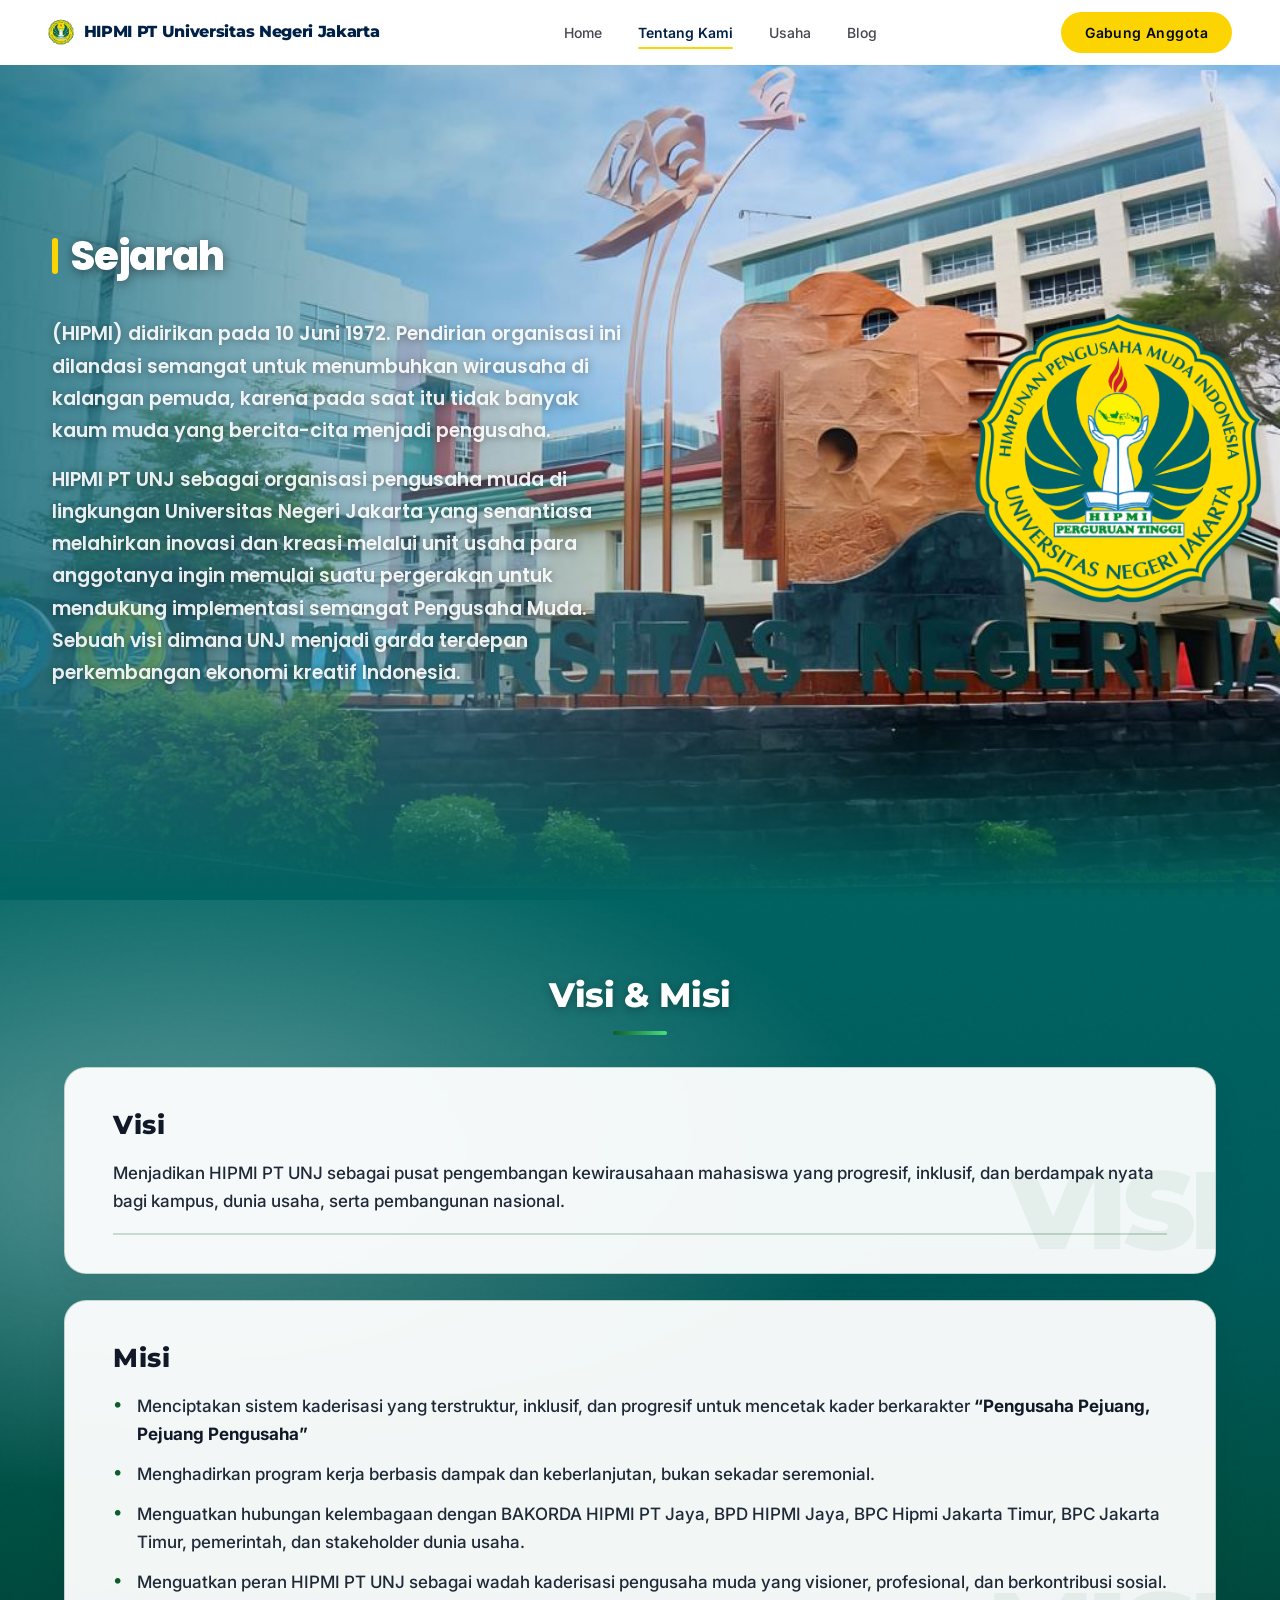
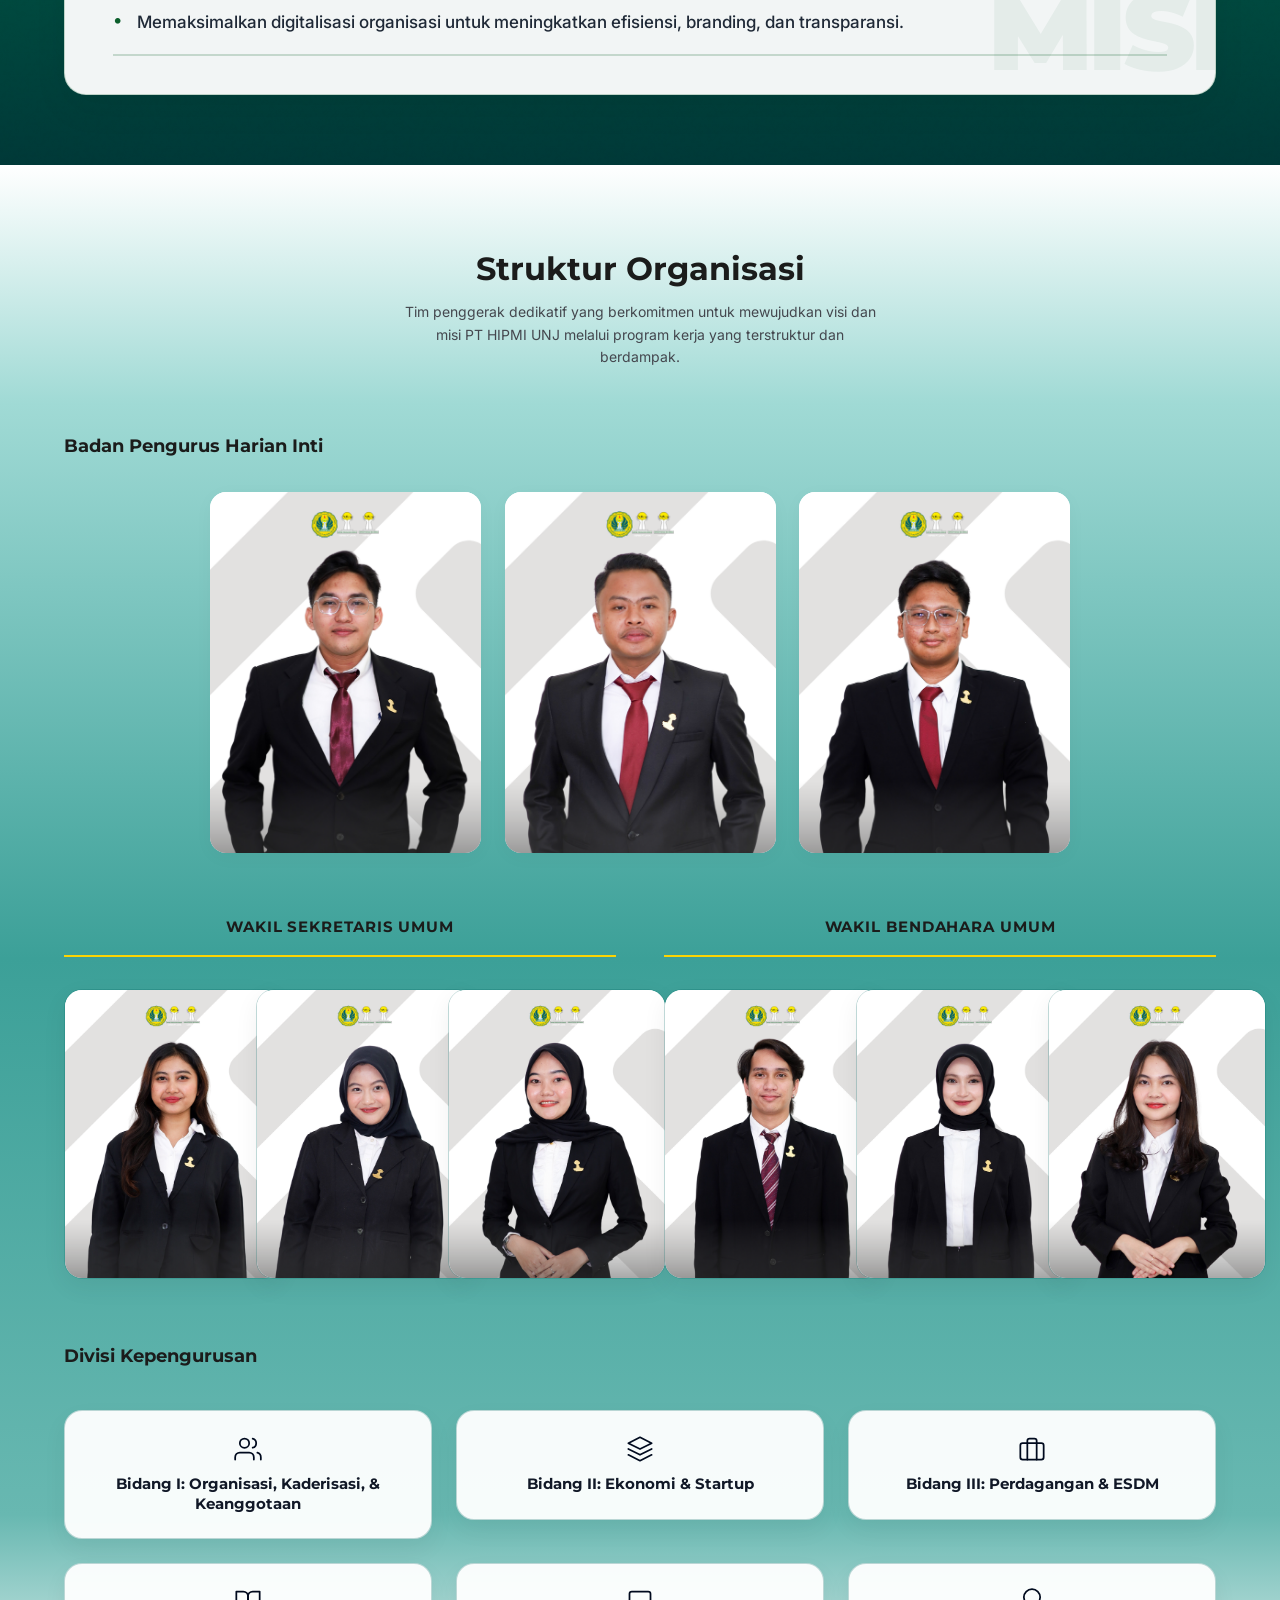
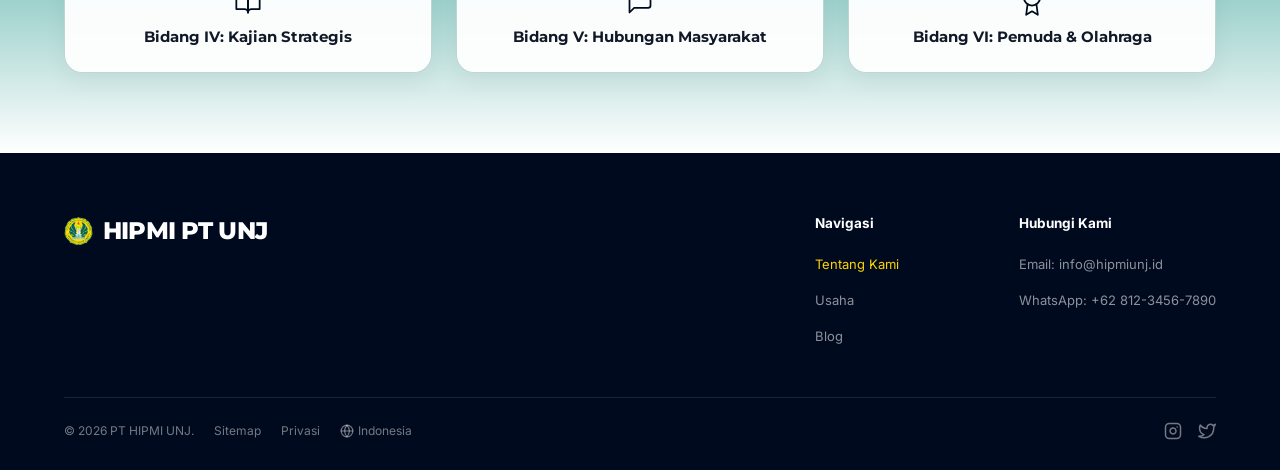
==== commit 19182023: "Update navbar brand text to Universitas Negeri Jakarta and add smooth hero gradient transition" ====
--- a/about.html
+++ b/about.html
@@ -96,7 +96,7 @@
     <div class="navbar__inner">
       <a href="index.html" class="navbar__brand" id="brand-logo">
         <img src="images/hipmi_pt_unj_logo.png" alt="HIPMI PT UNJ Logo" class="navbar__brand-logo" />
-        <span>HIPMI PT UNJ</span>
+        <span>HIPMI PT Universitas Negeri Jakarta</span>
       </a>
       <ul class="navbar__nav" role="list">
         <li><a href="index.html" class="navbar__link" id="nav-home">Home</a></li>
--- a/css/style.css
+++ b/css/style.css
@@ -502,7 +502,7 @@
 
 .navbar__brand {
   font-family: 'Montserrat', sans-serif;
-  font-size: 18px;
+  font-size: 16px;
   font-weight: 800;
   color: var(--color-navy);
   letter-spacing: -0.02em;
@@ -692,9 +692,23 @@
   display: none !important;
 }
 
+/* Subtle, smooth gradient transition between Section 1 (Hero) and Section 2 (#usaha-grid) */
+.hero::after {
+  content: "";
+  display: block;
+  position: absolute;
+  left: 0;
+  right: 0;
+  bottom: 0;
+  height: 150px;
+  background: linear-gradient(180deg, transparent 0%, rgba(0, 99, 97, 0.18) 30%, rgba(0, 99, 97, 0.55) 65%, rgba(0, 99, 97, 0.88) 85%, #006361 100%);
+  pointer-events: none;
+  z-index: 2;
+}
+
 .hero__content {
   position: relative;
-  z-index: 1;
+  z-index: 3;
   text-align: center;
   color: #fff;
   max-width: 700px;
@@ -2738,8 +2752,9 @@
   }
 
   .navbar__brand {
-    font-size: 15px;
+    font-size: clamp(11.5px, 3.5vw, 13.5px);
     gap: 8px;
+    white-space: nowrap;
   }
 
   .navbar__brand-logo {
@@ -2762,6 +2777,10 @@
     display: flex;
     align-items: center;
     justify-content: center;
+  }
+
+  .hero::after {
+    height: 60px;
   }
 
   .hero__bg,
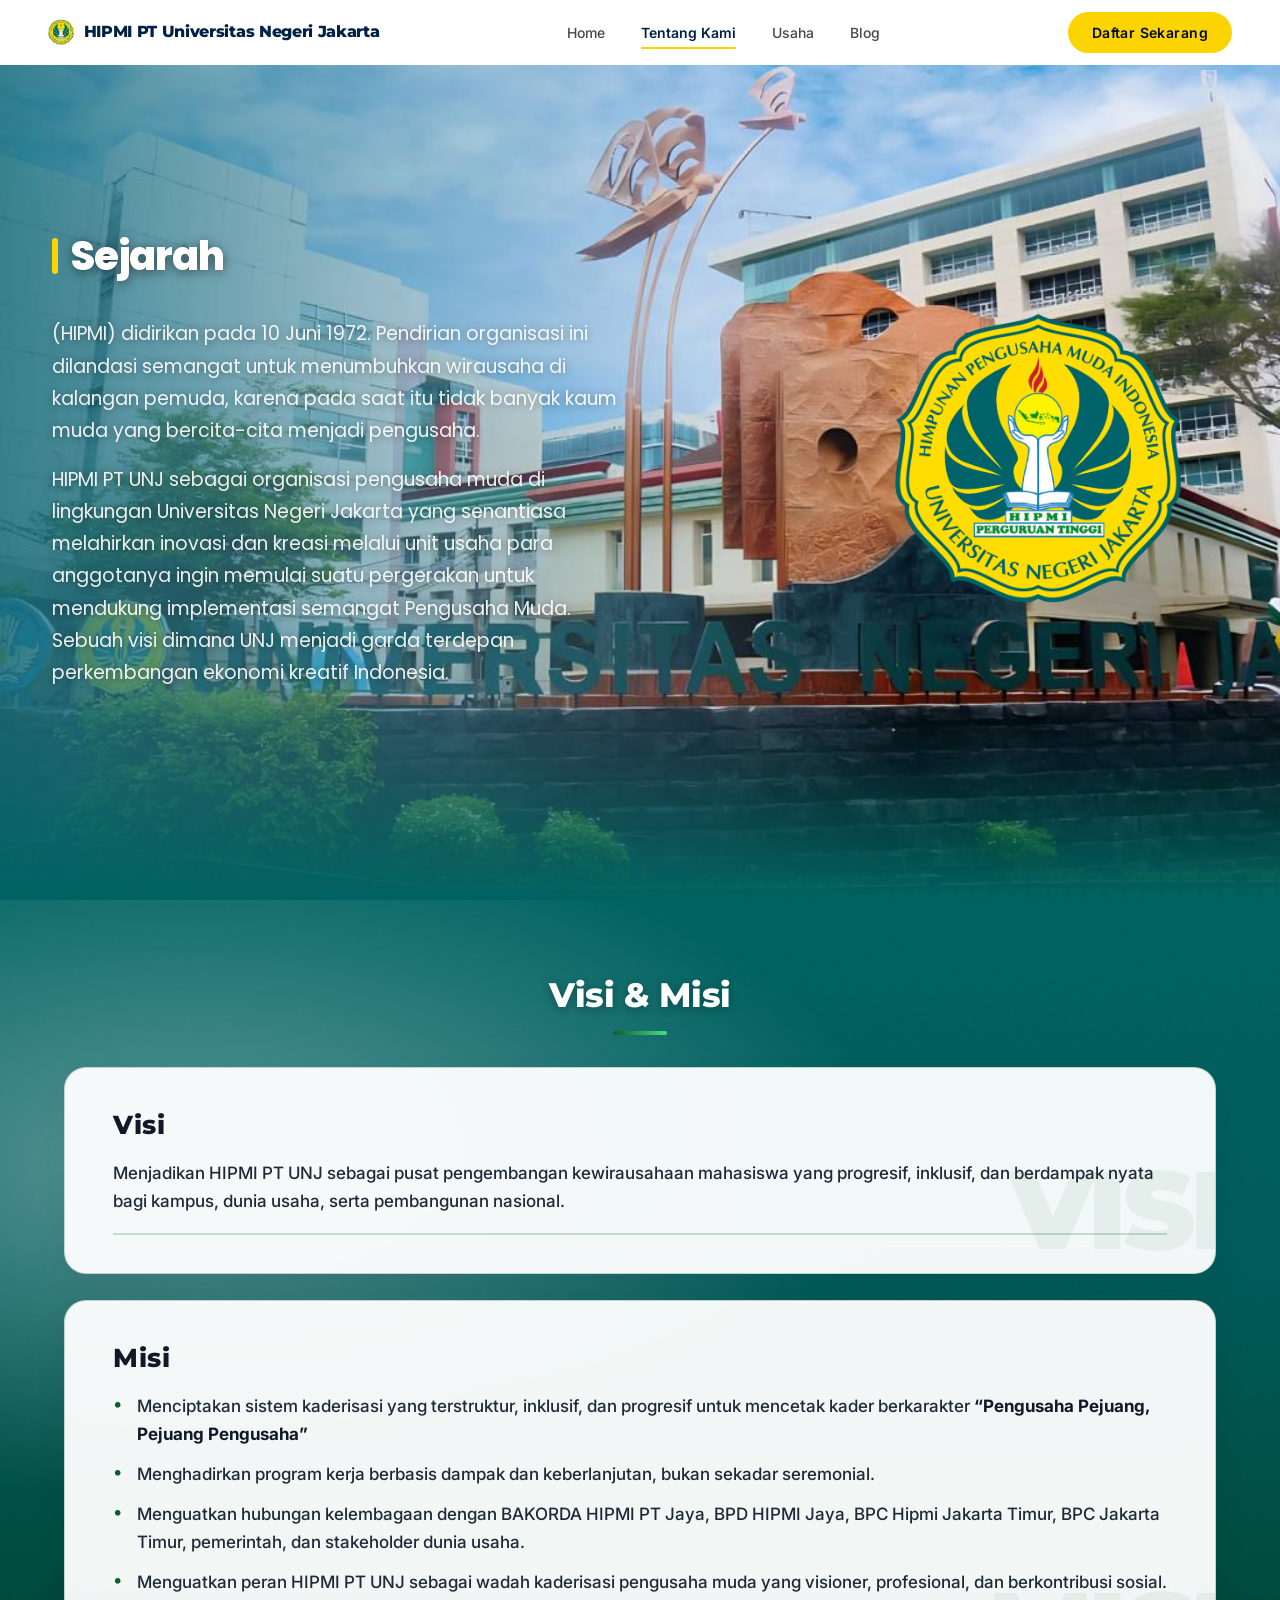
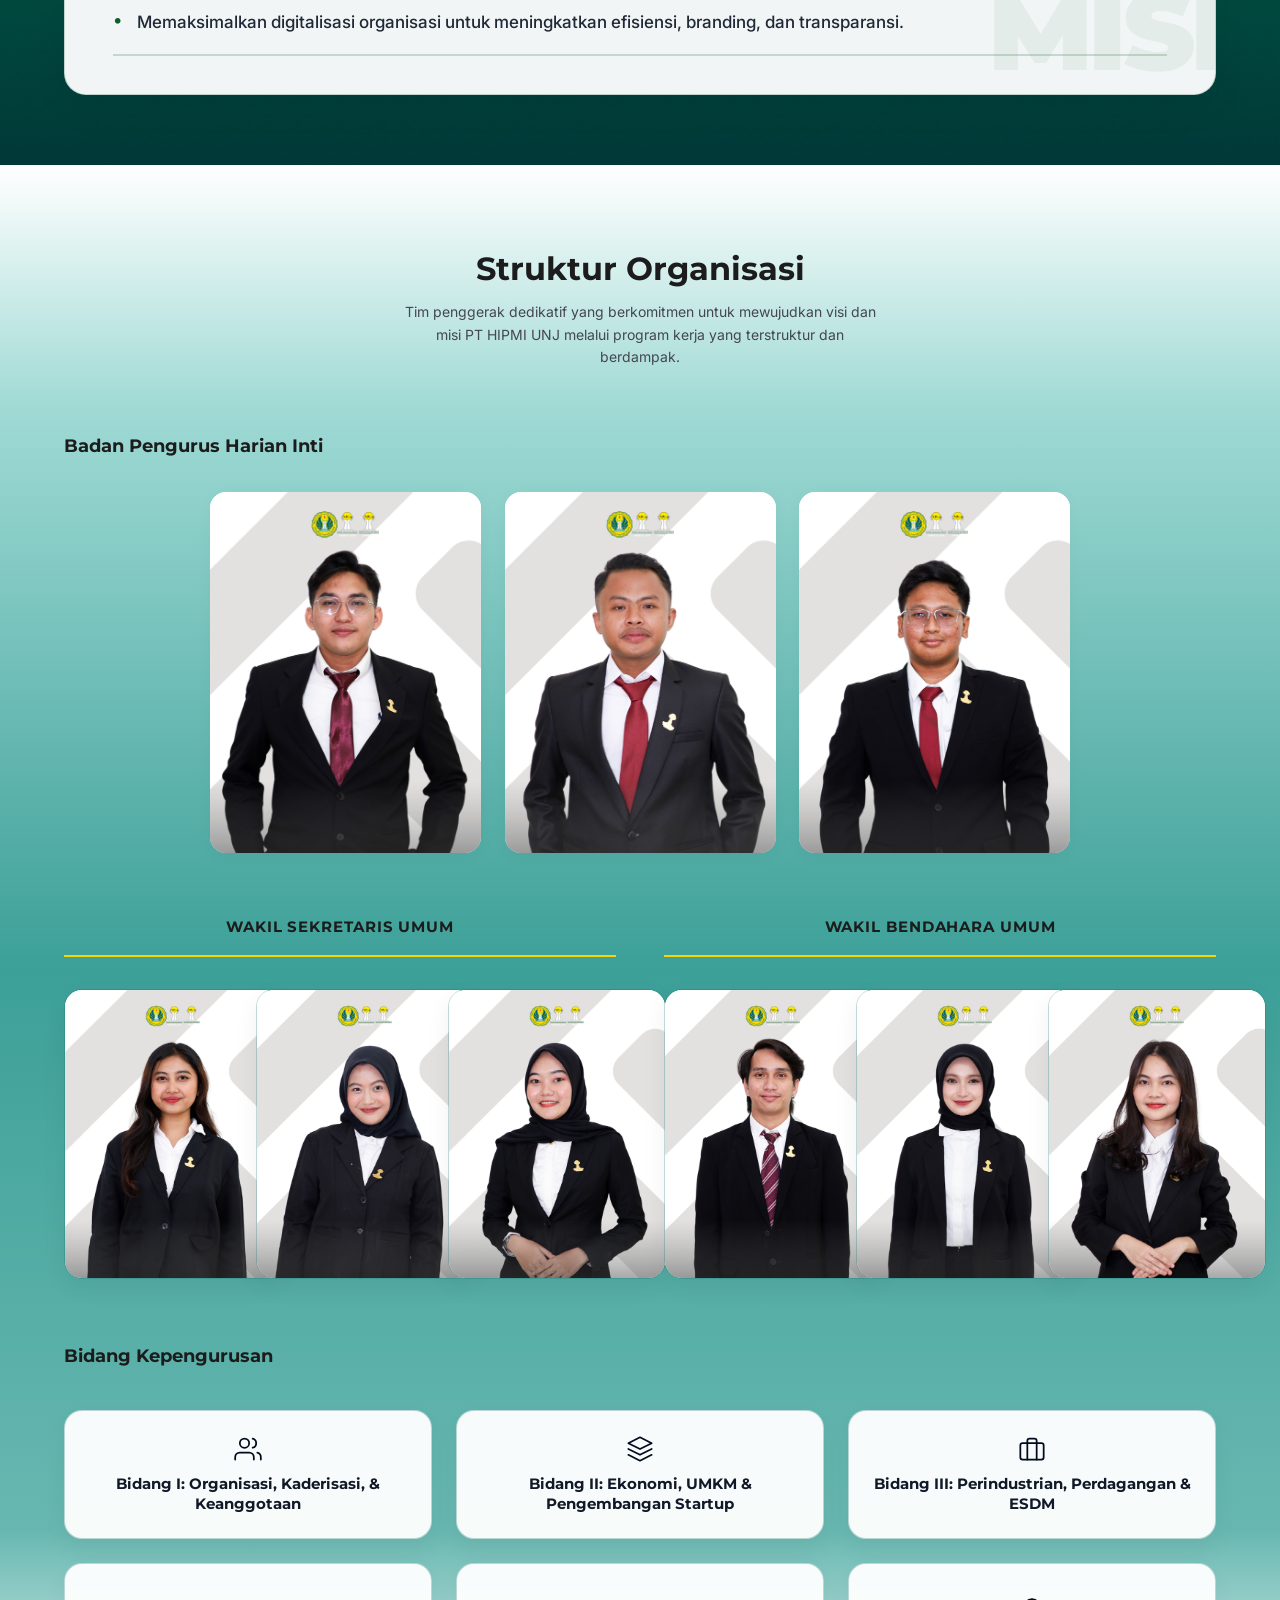
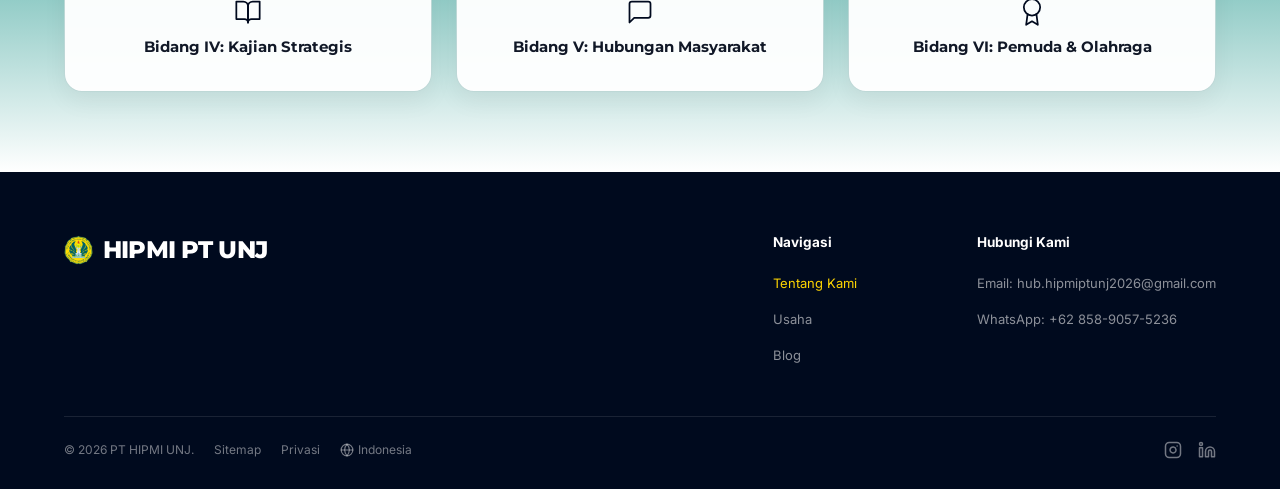
==== commit 269988ac: "Update footer contact & social links, CTA buttons, hero styling, and sync catalog descriptions" ====
--- a/about.html
+++ b/about.html
@@ -105,7 +105,8 @@
         <li><a href="blog.html" class="navbar__link" id="nav-blog">Blog</a></li>
       </ul>
       <div class="navbar__actions">
-        <a href="about.html#join" class="btn-primary" id="btn-gabung-nav">Gabung Anggota</a>
+        <a href="https://forms.gle/wBAjEJuR2MNEEi8L7" target="_blank" rel="noopener noreferrer" class="btn-primary"
+          id="btn-gabung-nav">Daftar Sekarang</a>
         <button class="navbar__toggle" id="navToggle" aria-label="Buka menu" aria-expanded="false">
           <span></span><span></span><span></span>
         </button>
@@ -119,8 +120,8 @@
     <a href="about.html" class="navbar__mobile-link active" role="menuitem">Tentang Kami</a>
     <a href="usaha.html" class="navbar__mobile-link" role="menuitem">Usaha</a>
     <a href="blog.html" class="navbar__mobile-link" role="menuitem">Blog</a>
-    <a href="about.html#join" class="btn-primary mt-1" style="border-radius:0.5rem; text-align:center;">Gabung
-      Anggota</a>
+    <a href="https://forms.gle/wBAjEJuR2MNEEi8L7" target="_blank" rel="noopener noreferrer" class="btn-primary mt-1"
+      style="border-radius:0.5rem; text-align:center;">Daftar Sekarang</a>
   </div>
 
   <main class="about-light-flow">
@@ -356,7 +357,7 @@
         <!-- Divisi Kepengurusan -->
         <h3
           style="font-family:'Montserrat',sans-serif; font-size:18px; font-weight:700; color:var(--on-surface); margin-top:var(--space-8); margin-bottom:var(--space-1);">
-          Divisi Kepengurusan</h3>
+          Bidang Kepengurusan</h3>
         <div class="divisions-grid">
           <a href="detail-divisi.html?divisi=bidang1" class="division-card-link">
             <div class="division-item" id="divisi-bidang1">
@@ -383,7 +384,7 @@
                   <path d="M2 12l10 5 10-5" />
                 </svg>
               </div>
-              <p class="division-item__name">Bidang II: Ekonomi &amp; Startup</p>
+              <p class="division-item__name">Bidang II: Ekonomi, UMKM & Pengembangan Startup</p>
             </div>
           </a>
 
@@ -396,7 +397,7 @@
                   <path d="M16 21V5a2 2 0 0 0-2-2h-4a2 2 0 0 0-2 2v16" />
                 </svg>
               </div>
-              <p class="division-item__name">Bidang III: Perdagangan &amp; ESDM</p>
+              <p class="division-item__name">Bidang III: Perindustrian, Perdagangan & ESDM</p>
             </div>
           </a>
 
@@ -473,9 +474,9 @@
           <div>
             <p class="footer__col-title">Hubungi Kami</p>
             <ul class="footer__links">
-              <li><a href="mailto:info@hipmiunj.id" class="footer__link">Email: info@hipmiunj.id</a></li>
-              <li><a href="https://wa.me/6281234567890" class="footer__link" target="_blank"
-                  rel="noopener noreferrer">WhatsApp: +62 812-3456-7890</a></li>
+              <li><a href="mailto:hub.hipmiptunj2026@gmail.com" class="footer__link">Email: hub.hipmiptunj2026@gmail.com</a></li>
+              <li><a href="https://wa.me/6285890575236" class="footer__link" target="_blank"
+                  rel="noopener noreferrer">WhatsApp: +62 858-9057-5236</a></li>
             </ul>
           </div>
         </div>
@@ -497,7 +498,7 @@
           </a>
         </div>
         <div class="footer__bottom-right">
-          <a href="#" aria-label="Instagram">
+          <a href="https://www.instagram.com/hipmi_unj/" target="_blank" rel="noopener noreferrer" aria-label="Instagram">
             <svg width="18" height="18" viewBox="0 0 24 24" fill="none" stroke="currentColor" stroke-width="2"
               stroke-linecap="round" stroke-linejoin="round">
               <rect x="2" y="2" width="20" height="20" rx="5" ry="5" />
@@ -505,11 +506,12 @@
               <line x1="17.5" y1="6.5" x2="17.51" y2="6.5" />
             </svg>
           </a>
-          <a href="#" aria-label="Twitter">
+          <a href="https://www.linkedin.com/company/hipmi-pt-unj/?originalSubdomain=id" target="_blank" rel="noopener noreferrer" aria-label="LinkedIn">
             <svg width="18" height="18" viewBox="0 0 24 24" fill="none" stroke="currentColor" stroke-width="2"
               stroke-linecap="round" stroke-linejoin="round">
-              <path
-                d="M23 3a10.9 10.9 0 0 1-3.14 1.53 4.48 4.48 0 0 0-7.86 3v1A10.66 10.66 0 0 1 3 4s-4 9 5 13a11.64 11.64 0 0 1-7 2c9 5 20 0 20-11.5a4.5 4.5 0 0 0-.08-.83A7.72 7.72 0 0 0 23 3z" />
+              <path d="M16 8a6 6 0 0 1 6 6v7h-4v-7a2 2 0 0 0-2-2 2 2 0 0 0-2 2v7h-4v-7a6 6 0 0 1 6-6z" />
+              <rect x="2" y="9" width="4" height="12" />
+              <circle cx="4" cy="4" r="2" />
             </svg>
           </a>
         </div>
--- a/css/style.css
+++ b/css/style.css
@@ -760,6 +760,20 @@
   flex-wrap: wrap;
 }
 
+.hero__actions .btn-primary,
+#btn-lihat-usaha {
+  background-color: #006361;
+  color: #ffffff;
+  box-shadow: 0 8px 24px rgba(0, 99, 97, 0.25);
+}
+
+.hero__actions .btn-primary:hover,
+#btn-lihat-usaha:hover {
+  background-color: #004d4b;
+  transform: translateY(-2px);
+  box-shadow: 0 12px 28px rgba(0, 99, 97, 0.35);
+}
+
 /* =====================================================
    CARDS
    ===================================================== */
@@ -1644,7 +1658,7 @@
 /* Logo reveal wrapper — positions logo + glow ring together */
 .logo-reveal-wrap {
   position: absolute;
-  right: -50px;
+  right: 30px;
   top: 50%;
   transform: translateY(-50%);
   display: flex;
@@ -1714,7 +1728,7 @@
 .about-hero__desc {
   font-family: 'Poppins', 'Plus Jakarta Sans', sans-serif;
   font-size: 19px;
-  font-weight: 600;
+  font-weight: 400;
   color: #1e293b;
   line-height: 1.7;
   text-shadow: 0 1px 4px rgba(255, 255, 255, 0.95);
@@ -2029,12 +2043,15 @@
 .division-card-link {
   text-decoration: none;
   color: inherit;
-  display: block;
+  display: flex;
+  flex-direction: column;
+  height: 100%;
 }
 
 .divisions-grid {
   display: grid;
   grid-template-columns: repeat(3, 1fr);
+  grid-auto-rows: 1fr;
   gap: var(--space-3);
   margin-top: var(--space-5);
 }
@@ -2049,9 +2066,13 @@
   display: flex;
   flex-direction: column;
   align-items: center;
+  justify-content: center;
   gap: 12px;
   text-align: center;
   min-height: 110px;
+  height: 100%;
+  width: 100%;
+  box-sizing: border-box;
   box-shadow: 0 10px 25px rgba(0, 0, 0, 0.05);
   transition: all 0.35s cubic-bezier(0.16, 1, 0.3, 1);
 }
@@ -3421,6 +3442,11 @@
     scroll-snap-align: start !important;
     min-width: 240px !important;
     max-width: 240px !important;
+    display: flex !important;
+    flex-direction: column !important;
+  }
+  .divisions-grid .division-item {
+    min-height: 149px !important;
   }
 }
 
@@ -3923,7 +3949,7 @@
     font-family: 'Poppins', 'Plus Jakarta Sans', sans-serif !important;
     font-size: 19px !important;
     line-height: 1.7 !important;
-    font-weight: 600 !important;
+    font-weight: 400 !important;
     color: rgba(255, 255, 255, 0.9) !important;
     text-shadow: 0 1px 8px rgba(0, 0, 0, 0.4) !important;
   }
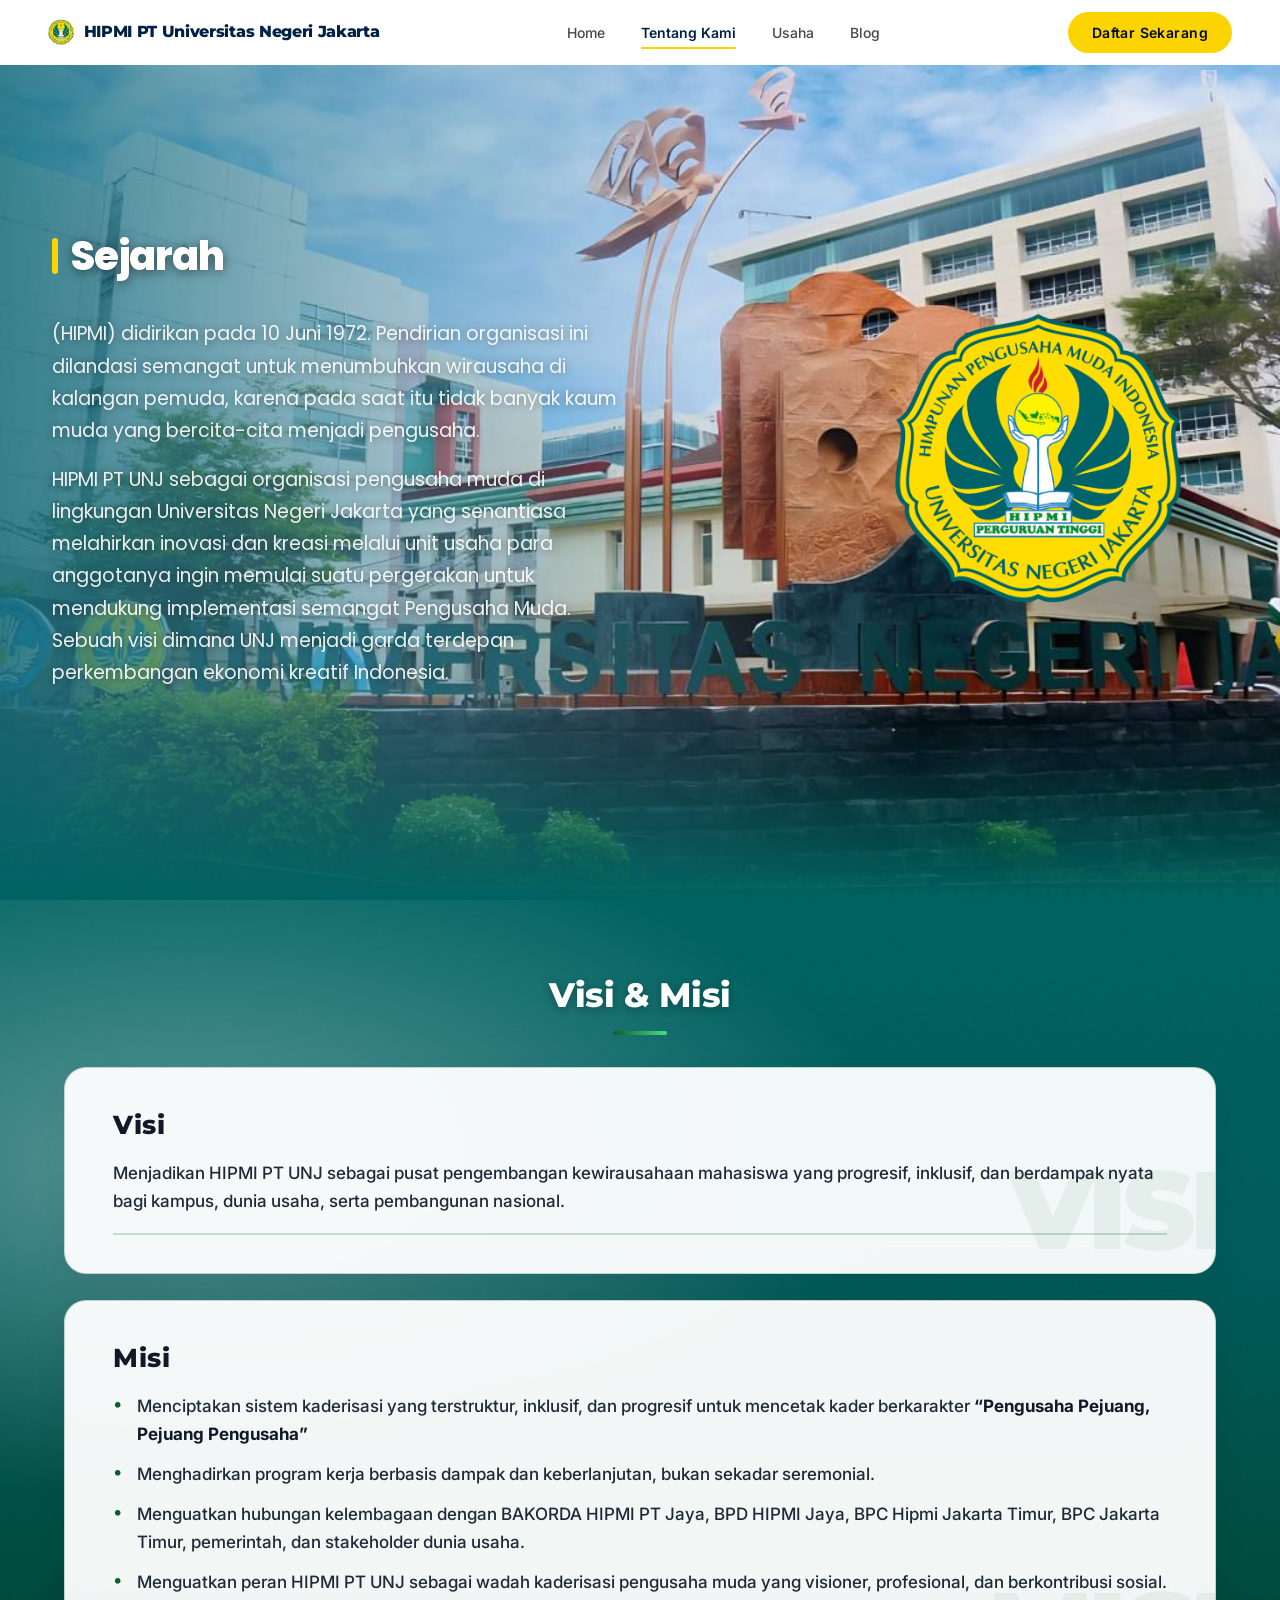
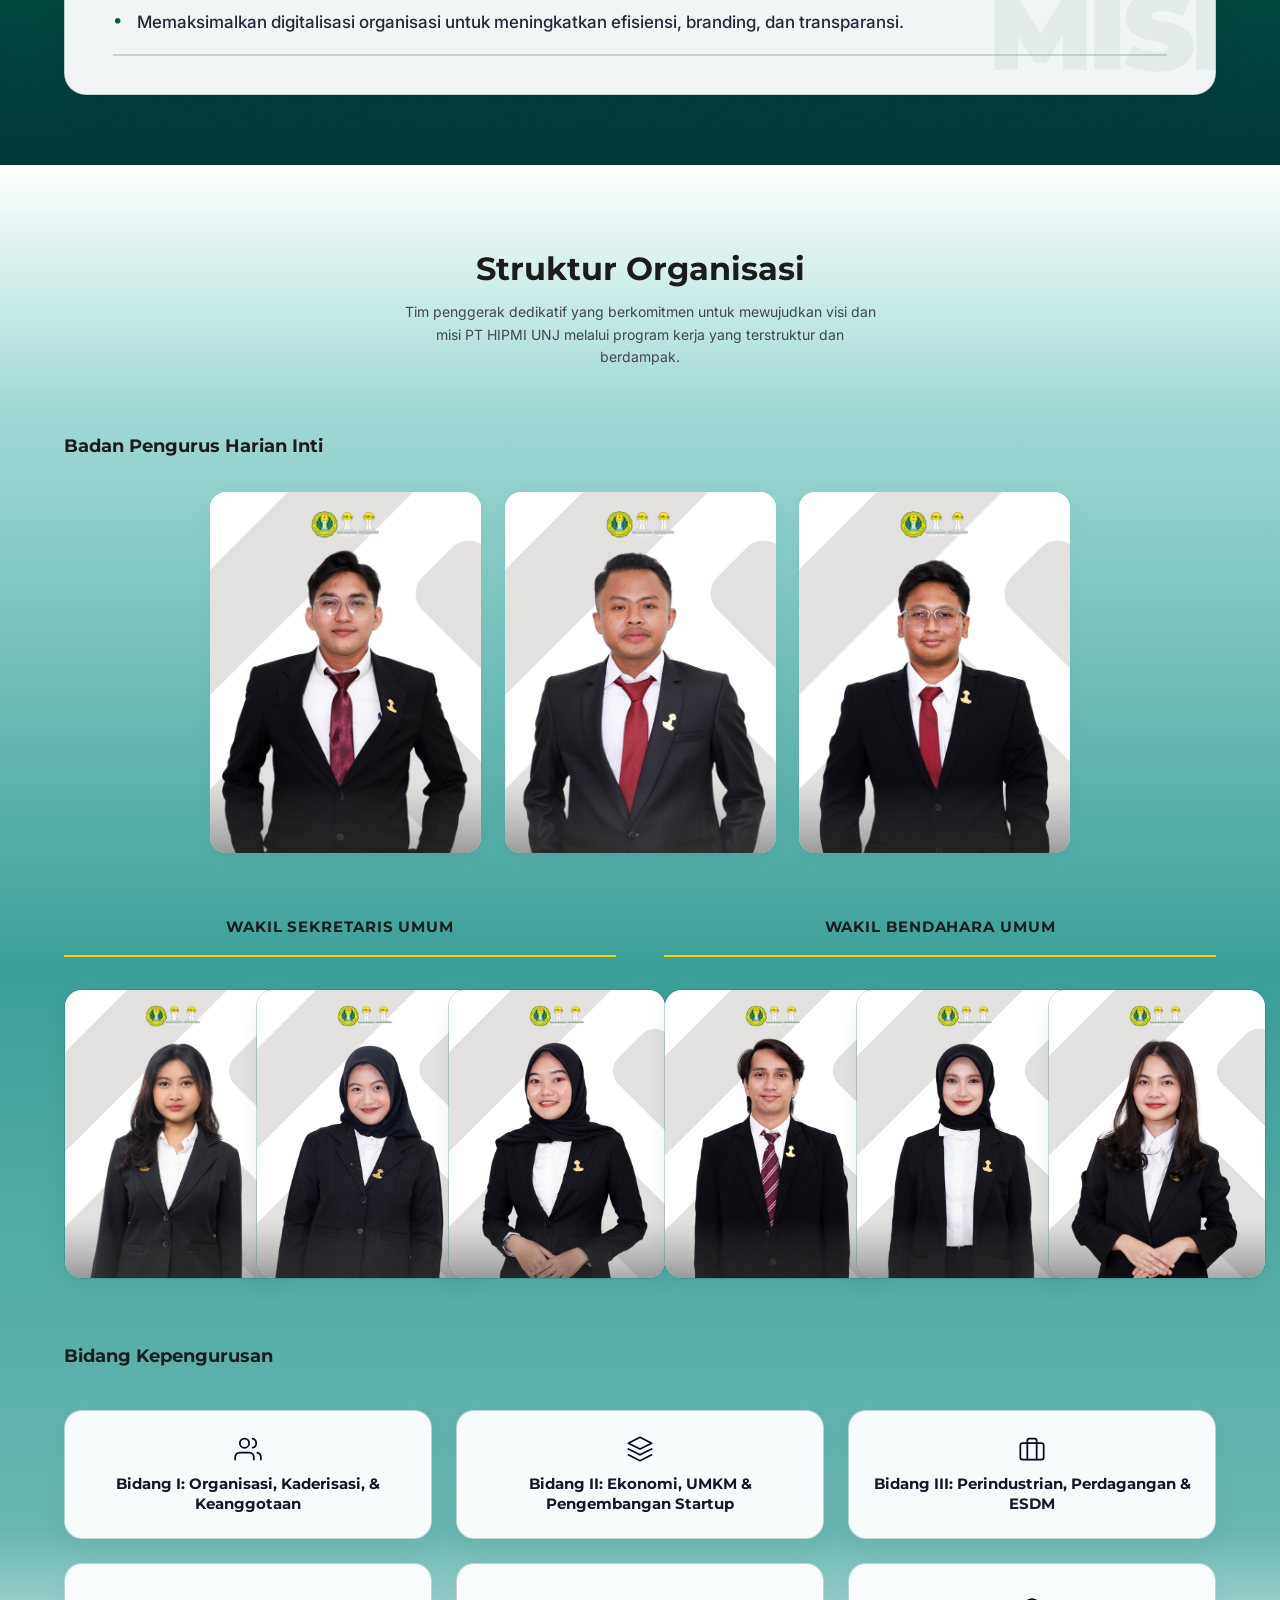
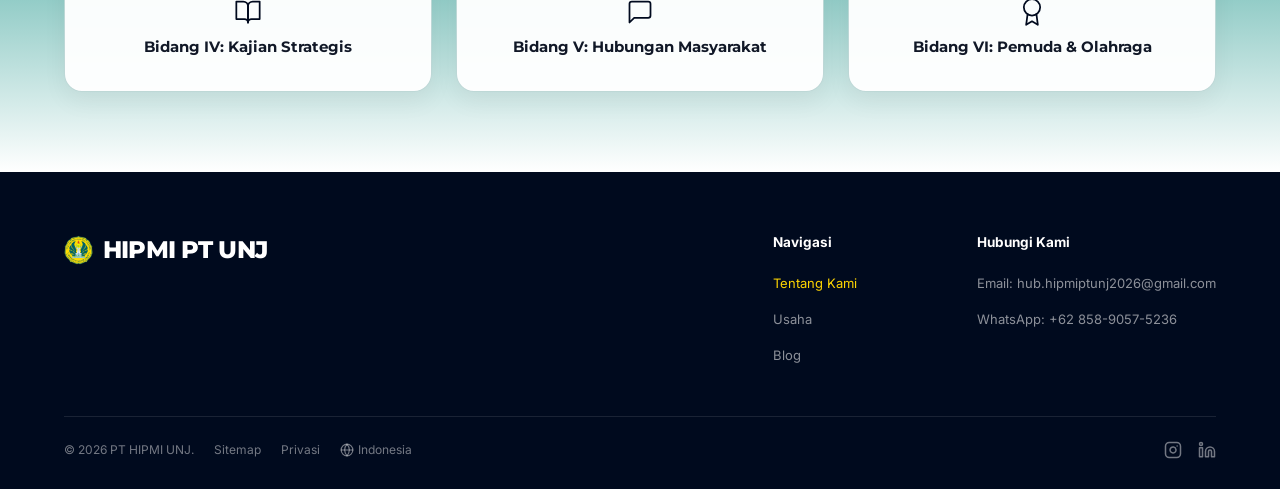
==== commit 7c900da6: "Update member records and revise Gian Crafts business profile and media" ====
--- a/about.html
+++ b/about.html
@@ -126,17 +126,6 @@
 
   <main class="about-light-flow">
 
-    <!-- Quick Navigation Tabs (Wireframe Spec) -->
-    <div class="about-tabs-container">
-      <div class="container">
-        <div class="about-tabs">
-          <a href="#tentang" class="about-tab active" id="tab-tentang">Tentang</a>
-          <a href="#visi" class="about-tab" id="tab-visi">Visi Misi</a>
-          <a href="#struktur" class="about-tab" id="tab-struktur">Struktur</a>
-        </div>
-      </div>
-    </div>
-
     <!-- ================================================
          ABOUT HERO
          ================================================ -->
@@ -264,7 +253,7 @@
                 alt="Arfan Prawirayudha Wicaksono — Bendahara Umum" />
             </div>
             <div class="team-card__info-overlay">
-              <p class="team-card__name" style="font-size: 14.5px;">Arfan Prawirayudha</p>
+              <p class="team-card__name" style="font-size: 13px;" title="Arfan Prawirayudha Wicaksono">Arfan Prawirayudha Wicaksono</p>
               <p class="team-card__role">Bendahara Umum</p>
             </div>
           </div>
--- a/css/style.css
+++ b/css/style.css
@@ -2816,8 +2816,8 @@
   }
 
   .hero__title {
-    font-size: 28px;
-    line-height: 1.06;
+    font-size: 24px;
+    line-height: 1.12;
   }
 
   .hero__subtitle {
@@ -3377,18 +3377,9 @@
     gap: 4px;
   }
 
-  /* Quick About Navigation Tabs (Wireframe Spec) */
+  /* Quick About Navigation Tabs (Wireframe Spec) - Removed */
   .about-tabs-container {
-    display: block !important;
-    position: sticky;
-    top: 66px; /* Right below the mobile navbar */
-    z-index: 99;
-    background: rgba(255, 255, 255, 0.96) !important;
-    border-bottom: 1px solid rgba(164, 170, 179, 0.22) !important;
-    padding: 8px 0 !important;
-    margin: 12px 12px 0 !important;
-    border-radius: 16px !important;
-    box-shadow: 0 6px 16px rgba(15, 23, 42, 0.04) !important;
+    display: none !important;
   }
   .about-tabs {
     gap: 8px !important;
